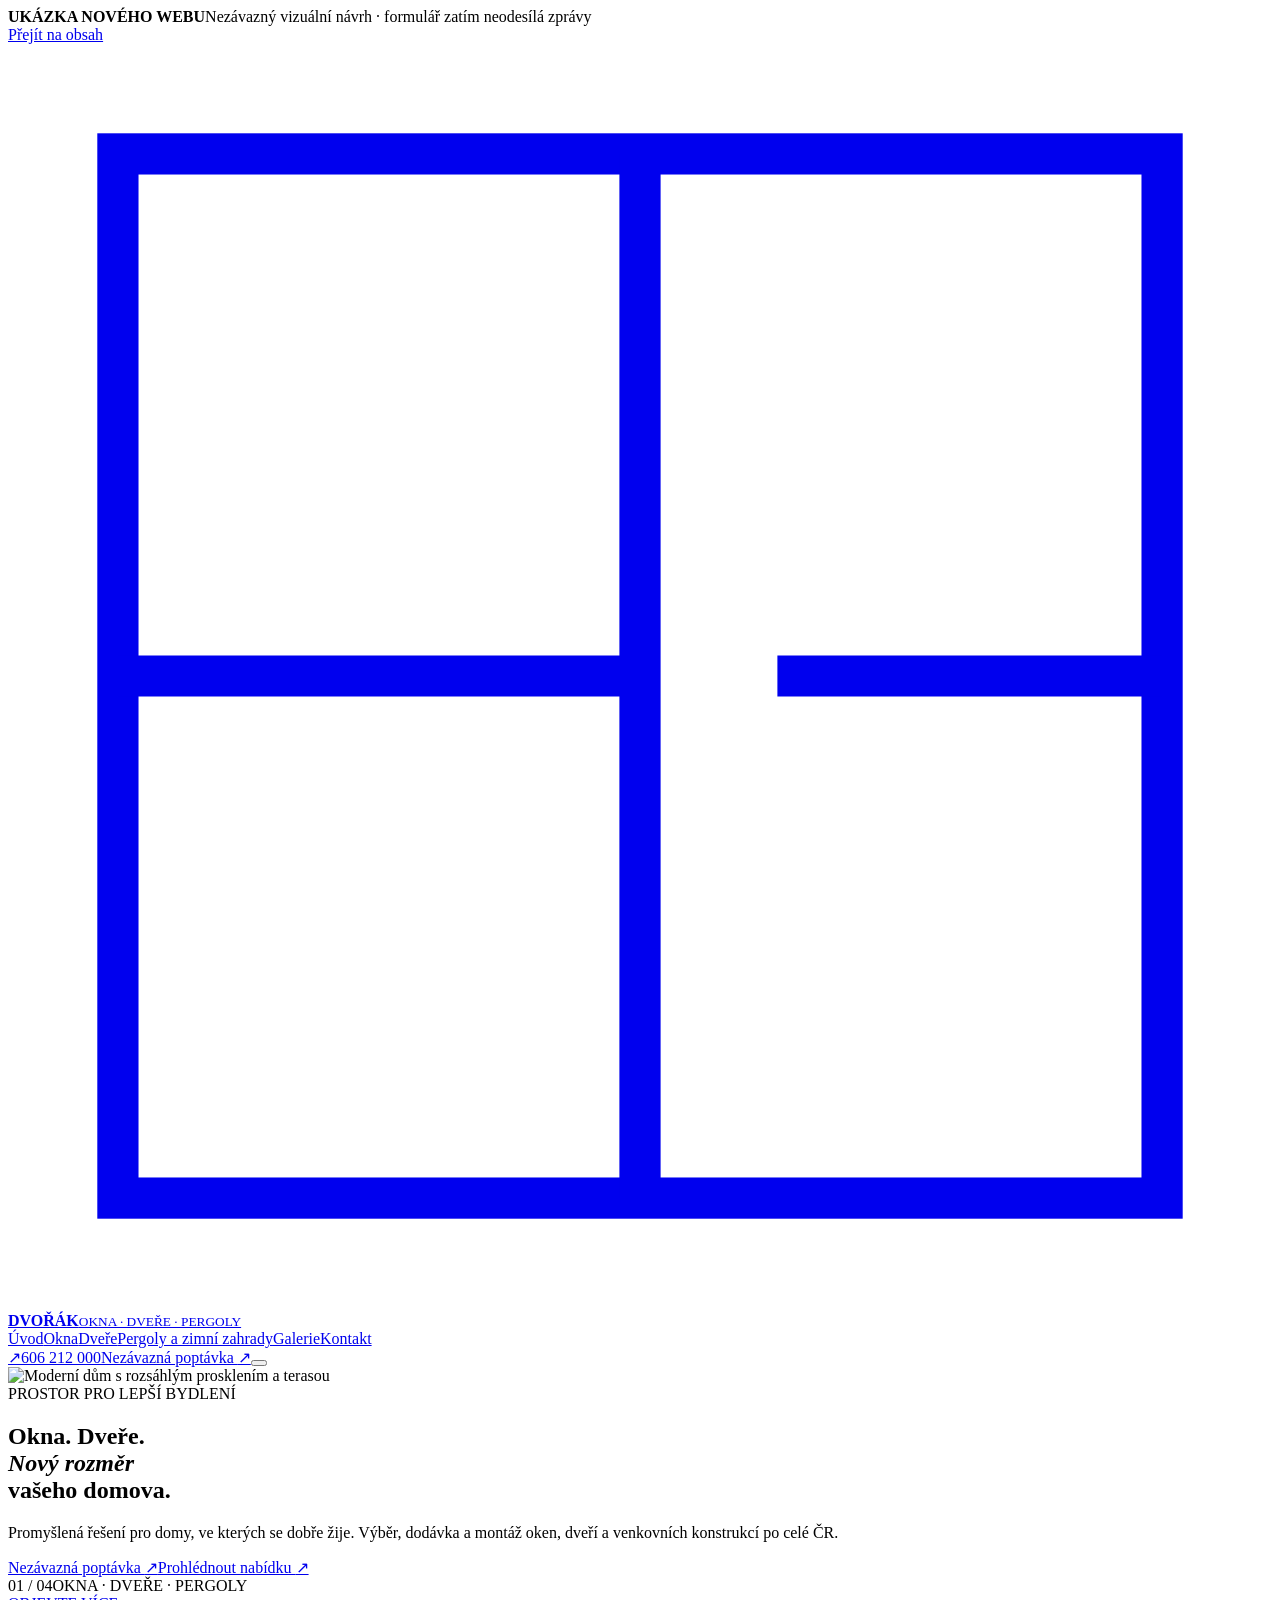
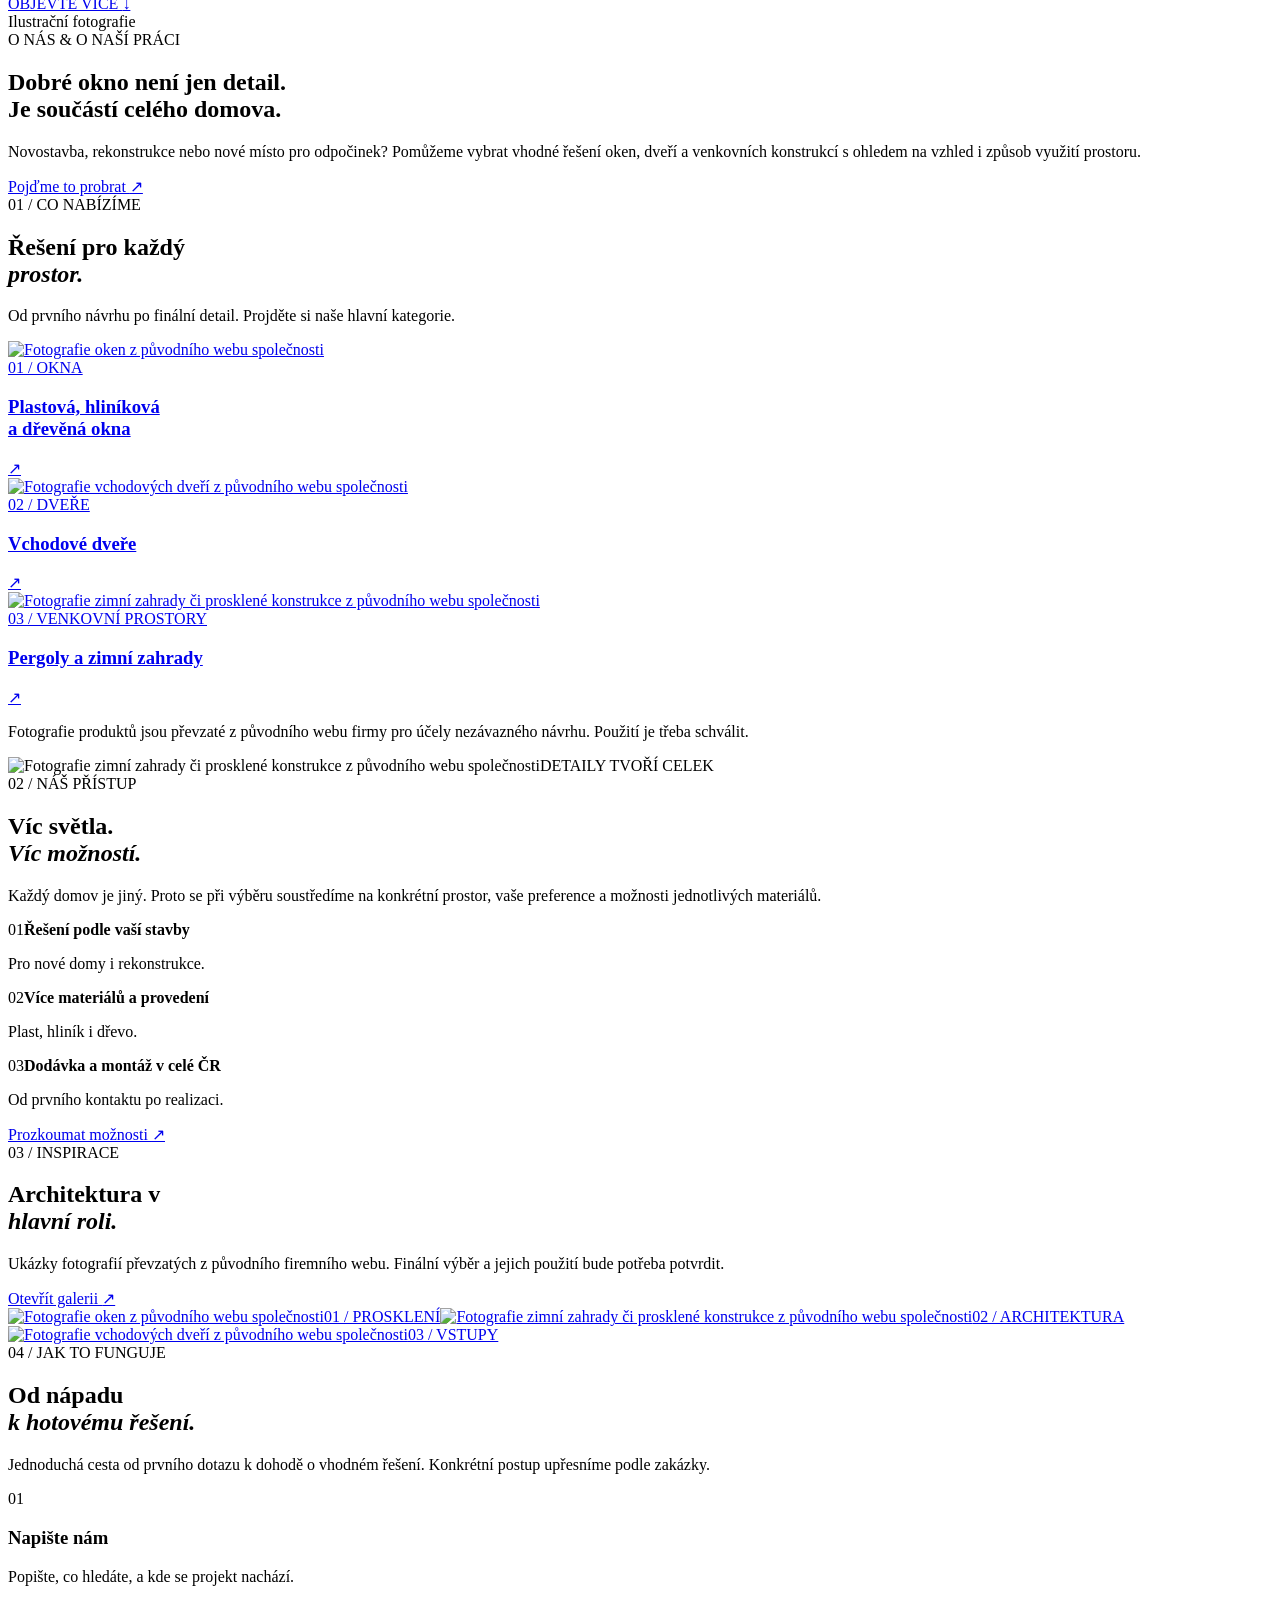
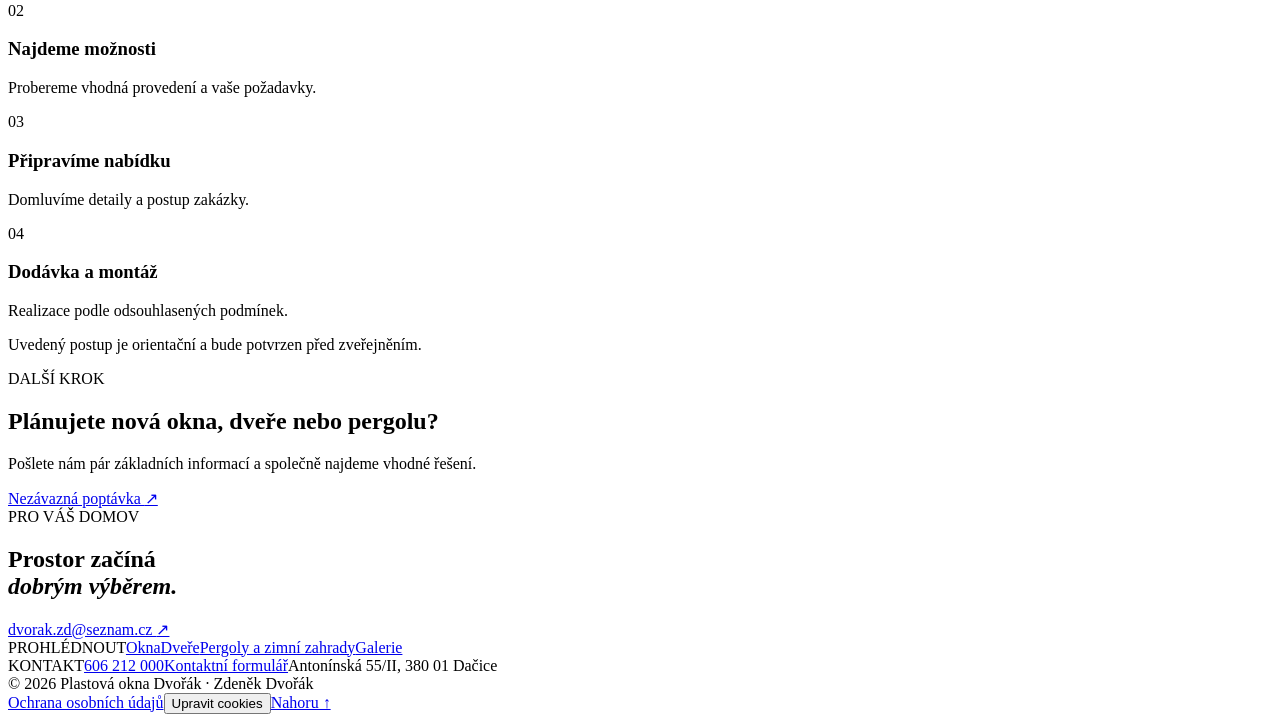
==== index.html @ 558b2b36 "Add six static website demo pages" ====
<!DOCTYPE html>

<html lang="cs"><head>
<meta charset="utf-8"/><meta content="width=device-width, initial-scale=1" name="viewport"/><meta content="light" name="color-scheme"/><meta content="#171C20" name="theme-color"/>
<title>Plastová okna Dvořák | Okna, dveře a pergoly po celé ČR</title><meta content="Okna, dveře, pergoly a zimní zahrady pro moderní i tradiční bydlení. Nezávazná nabídka, dodávka a montáž po celé České republice." name="description"/>
<meta content="noindex, nofollow" name="robots"/><meta content="website" property="og:type"/><meta content="cs_CZ" property="og:locale"/><meta content="Plastová okna Dvořák" property="og:site_name"/><meta content="Plastová okna Dvořák | Okna, dveře a pergoly po celé ČR" property="og:title"/><meta content="Okna, dveře, pergoly a zimní zahrady pro moderní i tradiční bydlení. Nezávazná nabídka, dodávka a montáž po celé České republice." property="og:description"/><meta content="https://images.unsplash.com/photo-1600585154340-be6161a56a0c?auto=format&amp;fit=crop&amp;w=1600&amp;q=82" property="og:image"/>
<link href="assets/favicon.svg" rel="icon" type="image/svg+xml"/><link href="assets/css/main.css" rel="stylesheet"/><script defer="" src="assets/js/main.js"></script><script defer="" src="assets/js/demo-preview.js"></script>
<link as="image" href="https://images.unsplash.com/photo-1600585154340-be6161a56a0c?auto=format&amp;fit=crop&amp;w=1600&amp;q=82" rel="preload"/>
</head><body data-demo-preview="true" data-ga4="" data-page="Úvod"><div class="preview-ribbon" role="note"><strong>UKÁZKA NOVÉHO WEBU</strong><span>Nezávazný vizuální návrh · formulář zatím neodesílá zprávy</span></div>
<a class="skip-link" href="#hlavni-obsah">Přejít na obsah</a>
<header class="site-header" id="top"><div class="container nav-wrap">
<a aria-label="Plastová okna Dvořák – úvod" class="brand" href="index.html"><svg aria-hidden="true" class="brand-mark" fill="none" viewbox="0 0 46 46"><rect height="38" stroke="currentColor" stroke-width="1.5" width="38" x="4" y="4"></rect><path d="M23 4V42M4 23H23" stroke="currentColor" stroke-width="1.5"></path><path d="M28 23H42" stroke="currentColor" stroke-width="1.5"></path></svg><span class="brand-copy"><strong>DVOŘÁK</strong><small>OKNA · DVEŘE · PERGOLY</small></span></a>
<nav aria-label="Hlavní navigace" class="primary-nav" id="primary-nav">
<a aria-current="page" href="index.html">Úvod</a><a href="okna.html">Okna</a><a href="dvere.html">Dveře</a><a href="pergoly.html">Pergoly a zimní zahrady</a><a href="realizace.html">Galerie</a><a href="kontakt.html">Kontakt</a></nav><a class="nav-call" data-track-call="" href="tel:+420606212000"><span aria-hidden="true" class="call-icon">↗</span>606 212 000</a><a class="btn nav-cta" href="kontakt.html#poptavka">Nezávazná poptávka <span aria-hidden="true">↗</span></a><button aria-controls="primary-nav" aria-expanded="false" aria-label="Otevřít navigaci" class="mobile-toggle" type="button"><span></span><span></span></button>
</div></header>
<main id="hlavni-obsah">
<section aria-labelledby="hero-title" class="home-hero"><div class="hero-photo"><img alt="Moderní dům s rozsáhlým prosklením a terasou" class="" decoding="async" fetchpriority="high" loading="eager" src="https://images.unsplash.com/photo-1600585154340-be6161a56a0c?auto=format&amp;fit=crop&amp;w=1600&amp;q=82"/></div><div class="hero-shade"></div><div class="container hero-content"><div class="hero-topline"><span class="line"></span><span>PROSTOR PRO LEPŠÍ BYDLENÍ</span></div><h1 id="hero-title">Okna. Dveře.<br/><em>Nový rozměr</em><br/>vašeho domova.</h1><p>Promyšlená řešení pro domy, ve kterých se dobře žije. Výběr, dodávka a montáž oken, dveří a venkovních konstrukcí po celé ČR.</p><div class="hero-actions"><a class="btn btn-bronze" href="kontakt.html#poptavka">Nezávazná poptávka <span aria-hidden="true">↗</span></a><a class="text-link light-link" href="#nabidka">Prohlédnout nabídku <span aria-hidden="true">↗</span></a></div></div><div class="hero-bottom container"><div class="hero-counter"><span>01 / 04</span><span class="mini-line"></span><span>OKNA · DVEŘE · PERGOLY</span></div><a aria-label="Přejít na nabídku" class="scroll-cue" href="#nabidka">OBJEVTE VÍCE <span aria-hidden="true">↓</span></a></div><div class="image-credit">Ilustrační fotografie</div></section>
<section class="introduction section section-white"><div class="container editorial-intro"><div><span class="eyebrow">O NÁS &amp; O NAŠÍ PRÁCI</span><div class="decor-line"></div></div><div><h2>Dobré okno není jen detail.<br/><span class="serif-italic">Je součástí celého domova.</span></h2><div class="intro-bottom"><p>Novostavba, rekonstrukce nebo nové místo pro odpočinek? Pomůžeme vybrat vhodné řešení oken, dveří a venkovních konstrukcí s ohledem na vzhled i způsob využití prostoru.</p><a class="text-link dark-link" href="kontakt.html">Pojďme to probrat <span aria-hidden="true">↗</span></a></div></div></div></section>
<section class="section products-section" id="nabidka"><div class="container"><div class="section-header split-header"><div><span class="eyebrow">01 / CO NABÍZÍME</span><h2>Řešení pro každý<br/><em>prostor.</em></h2></div><p>Od prvního návrhu po finální detail. Projděte si naše hlavní kategorie.</p></div><div class="product-grid"><a class="product-card product-tall" href="okna.html"><div class="product-img"><img alt="Fotografie oken z původního webu společnosti" class="" data-fallback-src="https://images.unsplash.com/photo-1600566753190-17f0baa2a6c3?auto=format&amp;fit=crop&amp;w=1600&amp;q=82" decoding="async" loading="lazy" onerror="if(this.dataset.fallbackSrc){this.onerror=null;this.src=this.dataset.fallbackSrc;const c=this.closest('.gallery-item');if(c)c.dataset.full=this.src;}" src="https://www.plastova-okna.org/grafika/reference/03.jpg"/></div><div class="product-overlay"></div><div class="product-label"><span>01 / OKNA</span><h3>Plastová, hliníková<br/>a dřevěná okna</h3></div><span aria-hidden="true" class="product-arrow">↗</span></a><a class="product-card" href="dvere.html"><div class="product-img"><img alt="Fotografie vchodových dveří z původního webu společnosti" class="" data-fallback-src="https://images.unsplash.com/photo-1600585154526-990dced4db0d?auto=format&amp;fit=crop&amp;w=1600&amp;q=82" decoding="async" loading="lazy" onerror="if(this.dataset.fallbackSrc){this.onerror=null;this.src=this.dataset.fallbackSrc;const c=this.closest('.gallery-item');if(c)c.dataset.full=this.src;}" src="https://www.plastova-okna.org/grafika/obsah/83.jpg"/></div><div class="product-overlay"></div><div class="product-label"><span>02 / DVEŘE</span><h3>Vchodové dveře</h3></div><span aria-hidden="true" class="product-arrow">↗</span></a><a class="product-card" href="pergoly.html"><div class="product-img"><img alt="Fotografie zimní zahrady či prosklené konstrukce z původního webu společnosti" class="" data-fallback-src="https://images.unsplash.com/photo-1600585154340-be6161a56a0c?auto=format&amp;fit=crop&amp;w=1600&amp;q=82" decoding="async" loading="lazy" onerror="if(this.dataset.fallbackSrc){this.onerror=null;this.src=this.dataset.fallbackSrc;const c=this.closest('.gallery-item');if(c)c.dataset.full=this.src;}" src="https://www.plastova-okna.org/grafika/obsah/604.jpg"/></div><div class="product-overlay"></div><div class="product-label"><span>03 / VENKOVNÍ PROSTORY</span><h3>Pergoly a zimní zahrady</h3></div><span aria-hidden="true" class="product-arrow">↗</span></a></div><p class="photo-disclaimer">Fotografie produktů jsou převzaté z původního webu firmy pro účely nezávazného návrhu. Použití je třeba schválit.</p></div></section>
<section class="section philosophy-section section-dark"><div class="container philosophy-grid"><div class="philosophy-media"><img alt="Fotografie zimní zahrady či prosklené konstrukce z původního webu společnosti" class="" data-fallback-src="https://images.unsplash.com/photo-1600607687939-ce8a6c25118c?auto=format&amp;fit=crop&amp;w=1600&amp;q=82" decoding="async" loading="lazy" onerror="if(this.dataset.fallbackSrc){this.onerror=null;this.src=this.dataset.fallbackSrc;const c=this.closest('.gallery-item');if(c)c.dataset.full=this.src;}" src="https://www.plastova-okna.org/grafika/obsah/zz2.jpg"/><span class="media-corner">DETAILY TVOŘÍ CELEK</span></div><div class="philosophy-copy"><span class="eyebrow light">02 / NÁŠ PŘÍSTUP</span><h2>Víc světla.<br/><em>Víc možností.</em></h2><p>Každý domov je jiný. Proto se při výběru soustředíme na konkrétní prostor, vaše preference a možnosti jednotlivých materiálů.</p><div class="feature-list"><div><span>01</span><strong>Řešení podle vaší stavby</strong><p>Pro nové domy i rekonstrukce.</p></div><div><span>02</span><strong>Více materiálů a provedení</strong><p>Plast, hliník i dřevo.</p></div><div><span>03</span><strong>Dodávka a montáž v celé ČR</strong><p>Od prvního kontaktu po realizaci.</p></div></div><a class="text-link light-link" href="okna.html">Prozkoumat možnosti <span aria-hidden="true">↗</span></a></div></div></section>
<section class="section story-section section-white"><div class="container"><div class="section-header split-header"><div><span class="eyebrow">03 / INSPIRACE</span><h2>Architektura v<br/><em>hlavní roli.</em></h2></div><div><p>Ukázky fotografií převzatých z původního firemního webu. Finální výběr a jejich použití bude potřeba potvrdit.</p><a class="text-link dark-link" href="realizace.html">Otevřít galerii <span aria-hidden="true">↗</span></a></div></div><div class="story-gallery"><a class="story-main" href="realizace.html"><img alt="Fotografie oken z původního webu společnosti" class="" data-fallback-src="https://images.unsplash.com/photo-1600566753086-00f18fb6b3ea?auto=format&amp;fit=crop&amp;w=1600&amp;q=82" decoding="async" loading="lazy" onerror="if(this.dataset.fallbackSrc){this.onerror=null;this.src=this.dataset.fallbackSrc;const c=this.closest('.gallery-item');if(c)c.dataset.full=this.src;}" src="https://www.plastova-okna.org/grafika/reference/07.jpg"/><span>01 / PROSKLENÍ</span></a><a class="story-small" href="realizace.html"><img alt="Fotografie zimní zahrady či prosklené konstrukce z původního webu společnosti" class="" data-fallback-src="https://images.unsplash.com/photo-1600596542815-ffad4c1539a9?auto=format&amp;fit=crop&amp;w=1600&amp;q=82" decoding="async" loading="lazy" onerror="if(this.dataset.fallbackSrc){this.onerror=null;this.src=this.dataset.fallbackSrc;const c=this.closest('.gallery-item');if(c)c.dataset.full=this.src;}" src="https://www.plastova-okna.org/grafika/obsah/603.jpg"/><span>02 / ARCHITEKTURA</span></a><a class="story-small second" href="realizace.html"><img alt="Fotografie vchodových dveří z původního webu společnosti" class="" data-fallback-src="https://images.unsplash.com/photo-1600585154526-990dced4db0d?auto=format&amp;fit=crop&amp;w=1600&amp;q=82" decoding="async" loading="lazy" onerror="if(this.dataset.fallbackSrc){this.onerror=null;this.src=this.dataset.fallbackSrc;const c=this.closest('.gallery-item');if(c)c.dataset.full=this.src;}" src="https://www.plastova-okna.org/grafika/obsah/85.jpg"/><span>03 / VSTUPY</span></a></div></div></section>
<section class="section process-section"><div class="container"><div class="section-header split-header"><div><span class="eyebrow">04 / JAK TO FUNGUJE</span><h2>Od nápadu<br/><em>k hotovému řešení.</em></h2></div><p>Jednoduchá cesta od prvního dotazu k dohodě o vhodném řešení. Konkrétní postup upřesníme podle zakázky.</p></div><div class="process-grid"><article><span>01</span><h3>Napište nám</h3><p>Popište, co hledáte, a kde se projekt nachází.</p></article><article><span>02</span><h3>Najdeme možnosti</h3><p>Probereme vhodná provedení a vaše požadavky.</p></article><article><span>03</span><h3>Připravíme nabídku</h3><p>Domluvíme detaily a postup zakázky.</p></article><article><span>04</span><h3>Dodávka a montáž</h3><p>Realizace podle odsouhlasených podmínek.</p></article></div><p class="micro-note">Uvedený postup je orientační a bude potvrzen před zveřejněním.</p></div></section>
<section aria-label="Nezávazná poptávka" class="closing-cta section-dark"><div class="container cta-inner"><div><span class="eyebrow light">DALŠÍ KROK</span><h2>Plánujete nová okna, dveře nebo pergolu?</h2><p>Pošlete nám pár základních informací a společně najdeme vhodné řešení.</p></div><a class="btn btn-bronze" href="kontakt.html#poptavka">Nezávazná poptávka <span aria-hidden="true">↗</span></a></div></section>
</main><footer class="site-footer section-dark"><div class="container"><div class="footer-top"><div class="footer-main"><span class="eyebrow light">PRO VÁŠ DOMOV</span><h2>Prostor začíná<br/><em>dobrým výběrem.</em></h2><a class="footer-mail" href="mailto:dvorak.zd@seznam.cz">dvorak.zd@seznam.cz <span aria-hidden="true">↗</span></a></div><div class="footer-links"><div><span class="footer-label">PROHLÉDNOUT</span><a href="okna.html">Okna</a><a href="dvere.html">Dveře</a><a href="pergoly.html">Pergoly a zimní zahrady</a><a href="realizace.html">Galerie</a></div><div><span class="footer-label">KONTAKT</span><a data-track-call="" href="tel:+420606212000">606 212 000</a><a href="kontakt.html">Kontaktní formulář</a><span>Antonínská 55/II, 380 01 Dačice</span></div></div></div><div class="footer-bottom"><span>© 2026 Plastová okna Dvořák · Zdeněk Dvořák</span><div><a href="kontakt.html#osobni-udaje">Ochrana osobních údajů</a><button class="footer-cookie" data-open-cookies="" type="button">Upravit cookies</button><a href="#top">Nahoru ↑</a></div></div></div></footer>
<div aria-label="Nastavení cookies" class="cookie-bar" hidden="" id="cookie-banner" role="region"><div class="cookie-inner"><div><strong>Vaše soukromí je důležité.</strong><p>Základní funkce webu fungují bez měřicích cookies. Analytiku aktivujeme pouze s vaším souhlasem. <a href="kontakt.html#osobni-udaje">Více o ochraně údajů</a>.</p></div><div class="cookie-actions"><button class="btn btn-plain" data-cookie-choice="reject" type="button">Odmítnout</button><button class="btn btn-bronze" data-cookie-choice="accept" type="button">Povolit analytiku</button></div></div></div>
</body></html>
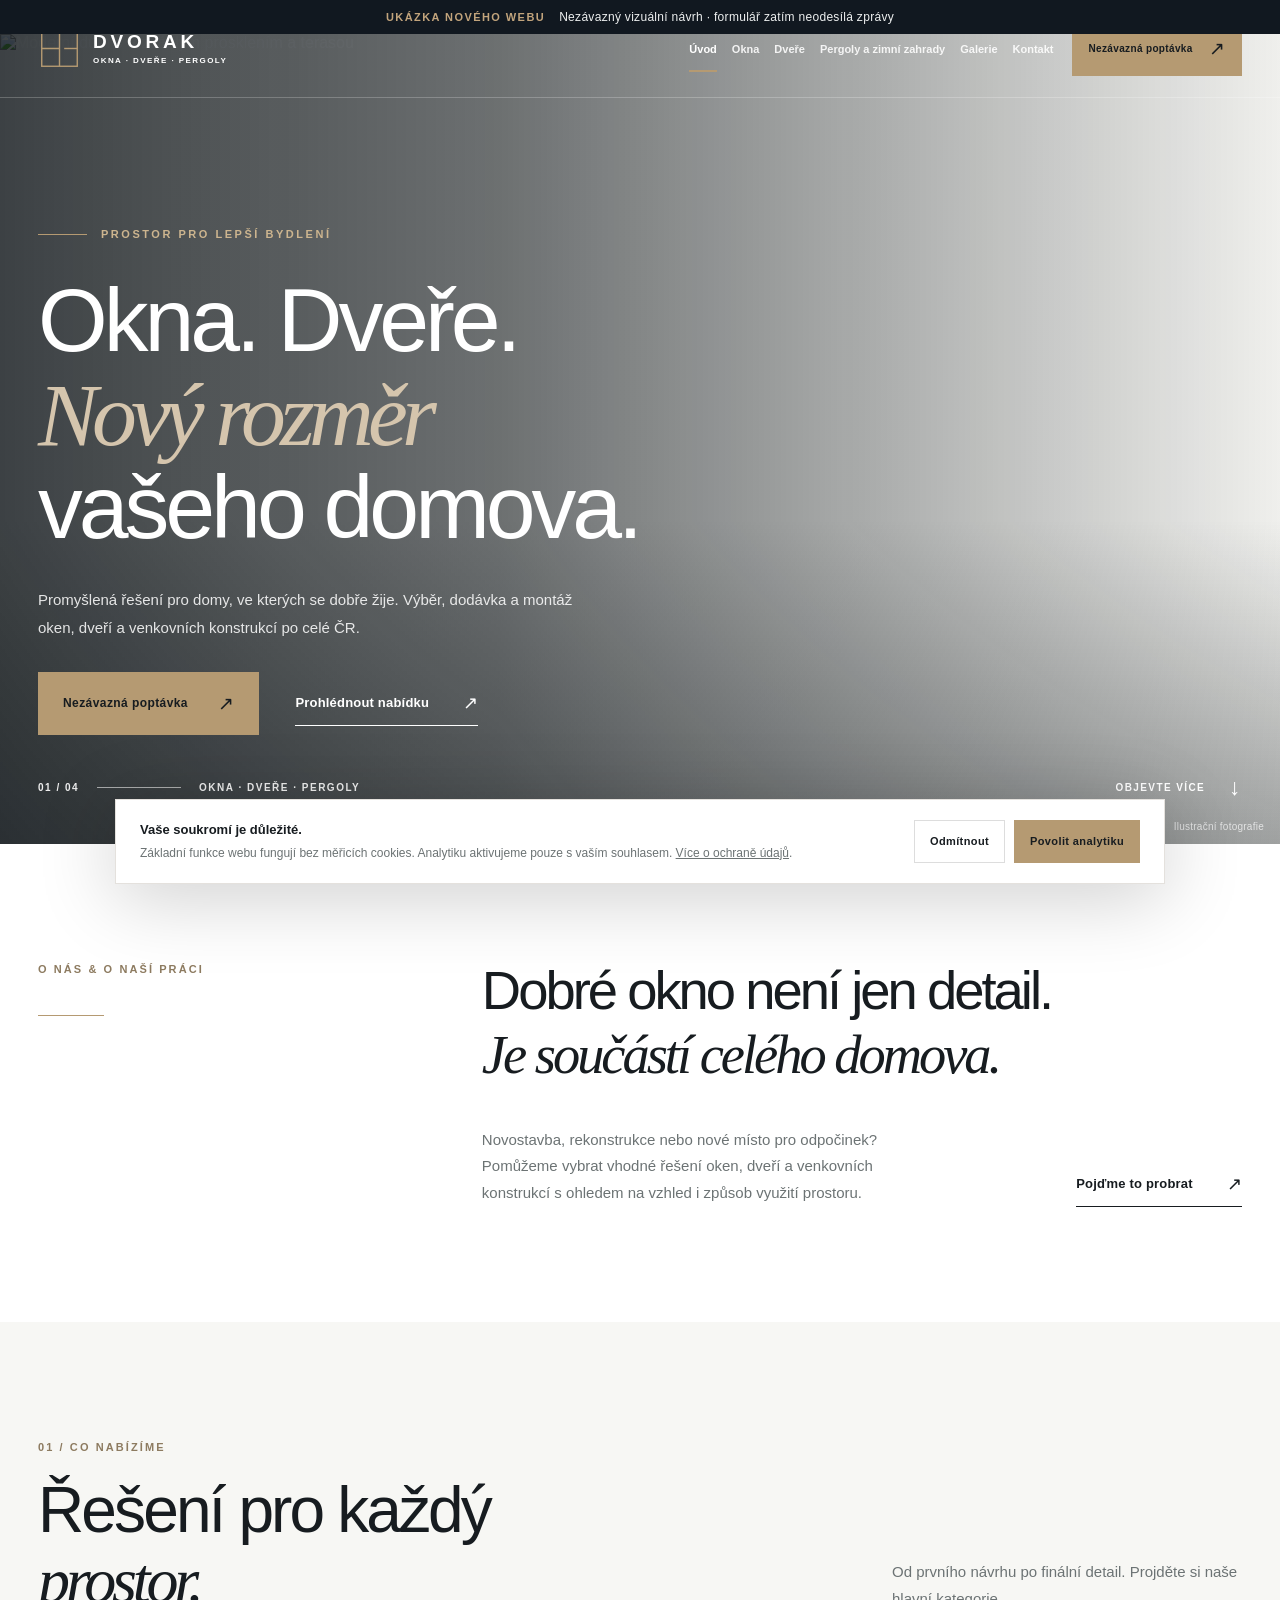
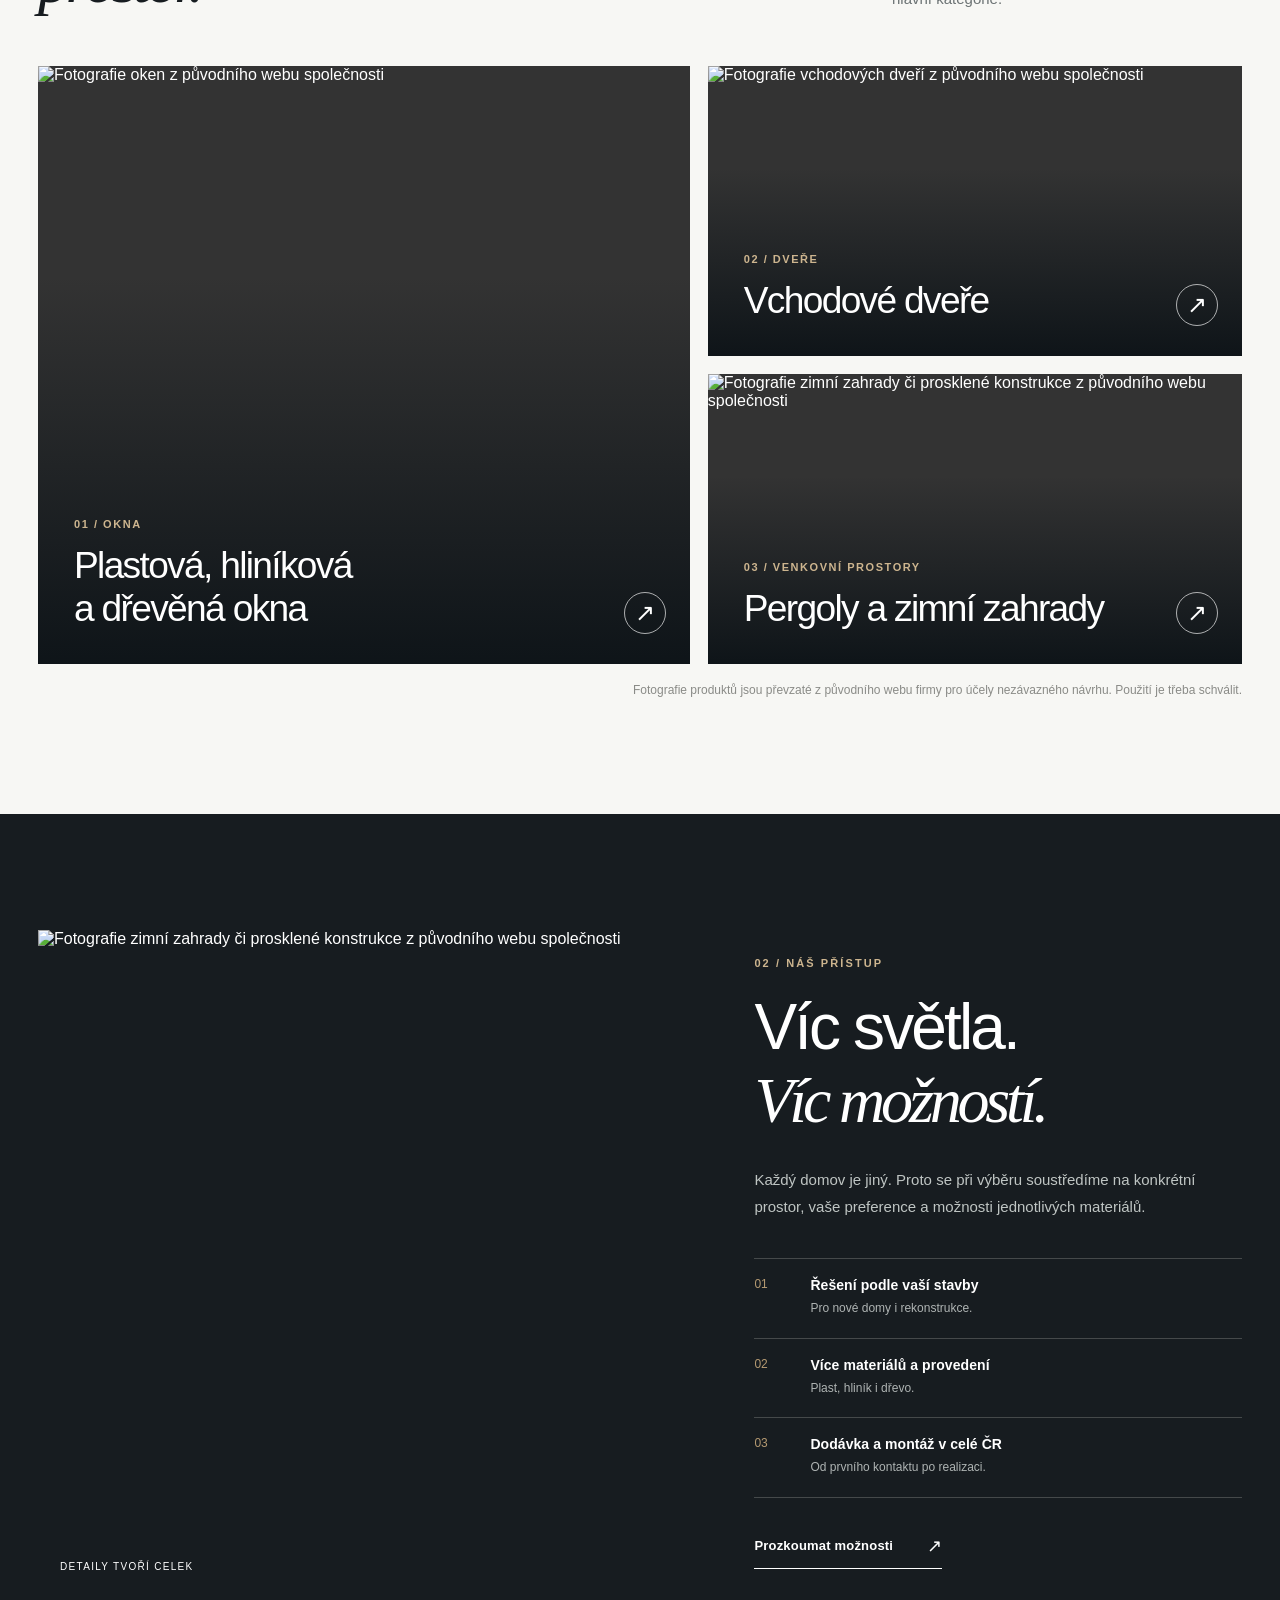
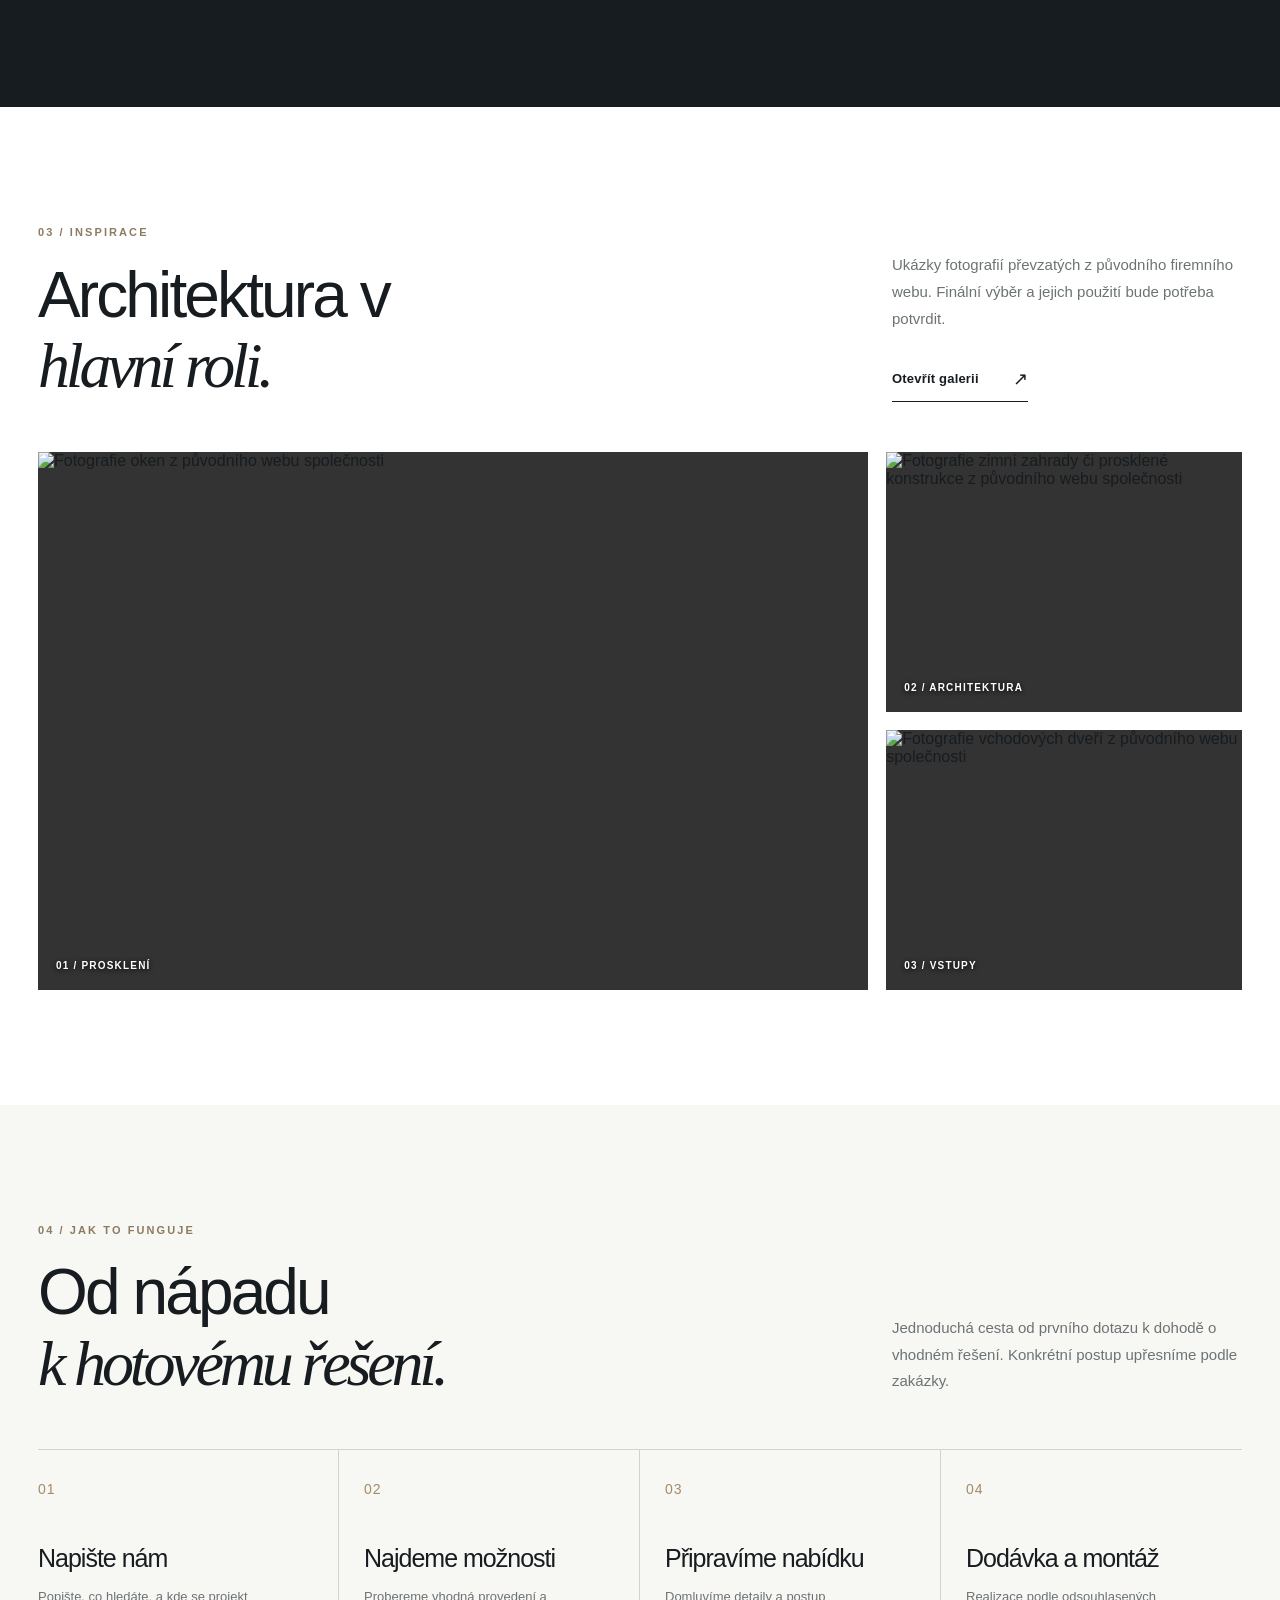
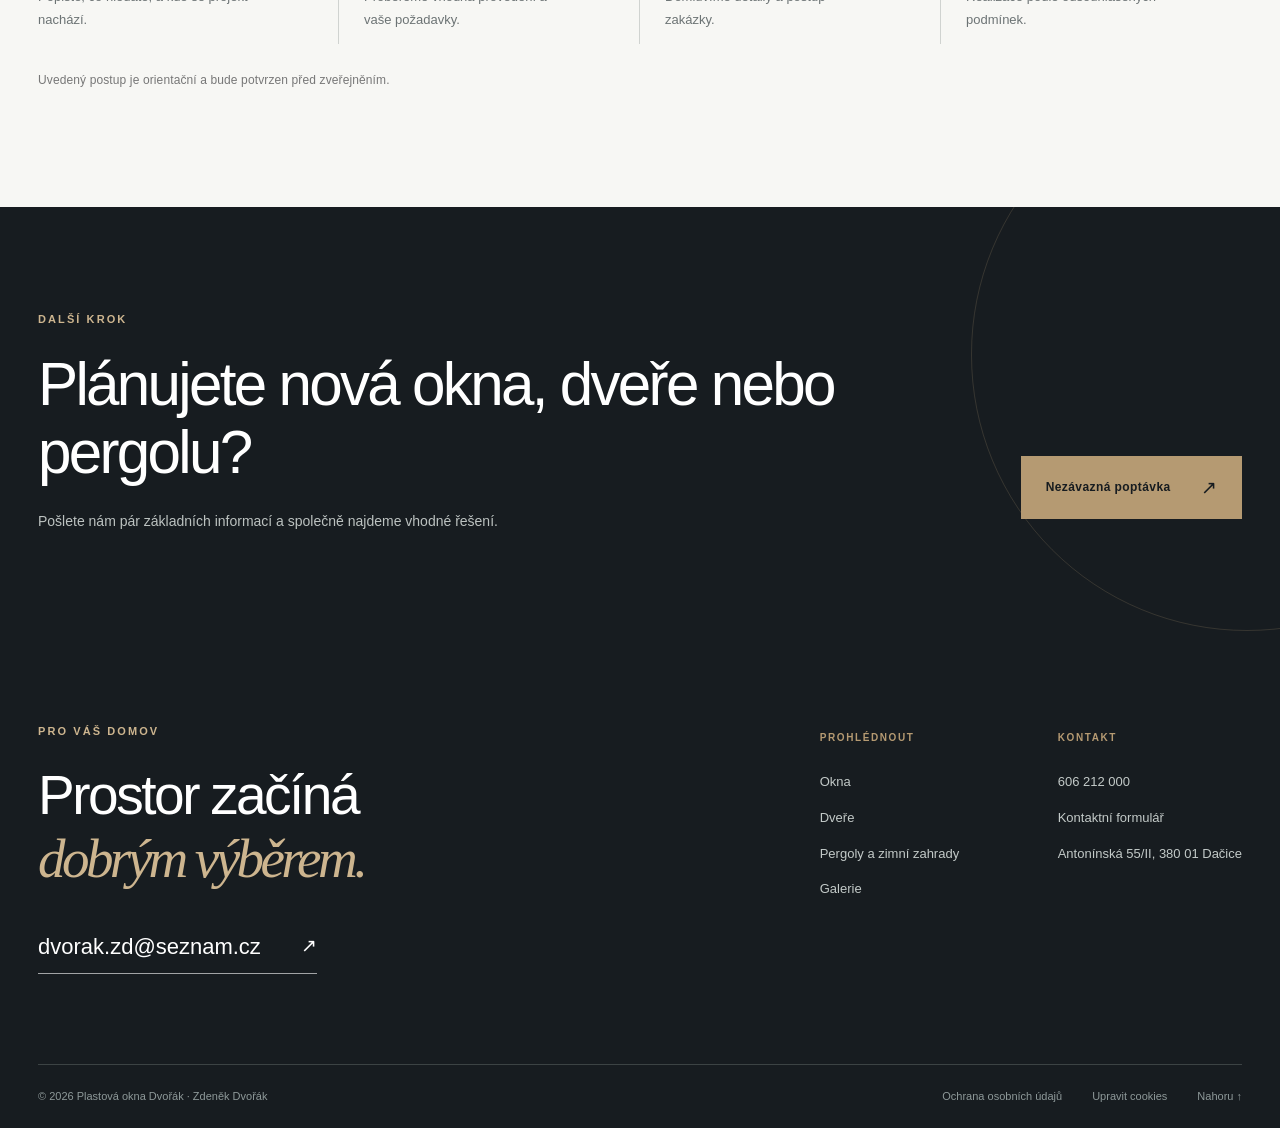
==== commit 1c2bc64d: "Publish six-page client design preview" ====
--- a/index.html
+++ b/index.html
@@ -23,4 +23,4 @@
 <section aria-label="Nezávazná poptávka" class="closing-cta section-dark"><div class="container cta-inner"><div><span class="eyebrow light">DALŠÍ KROK</span><h2>Plánujete nová okna, dveře nebo pergolu?</h2><p>Pošlete nám pár základních informací a společně najdeme vhodné řešení.</p></div><a class="btn btn-bronze" href="kontakt.html#poptavka">Nezávazná poptávka <span aria-hidden="true">↗</span></a></div></section>
 </main><footer class="site-footer section-dark"><div class="container"><div class="footer-top"><div class="footer-main"><span class="eyebrow light">PRO VÁŠ DOMOV</span><h2>Prostor začíná<br/><em>dobrým výběrem.</em></h2><a class="footer-mail" href="mailto:dvorak.zd@seznam.cz">dvorak.zd@seznam.cz <span aria-hidden="true">↗</span></a></div><div class="footer-links"><div><span class="footer-label">PROHLÉDNOUT</span><a href="okna.html">Okna</a><a href="dvere.html">Dveře</a><a href="pergoly.html">Pergoly a zimní zahrady</a><a href="realizace.html">Galerie</a></div><div><span class="footer-label">KONTAKT</span><a data-track-call="" href="tel:+420606212000">606 212 000</a><a href="kontakt.html">Kontaktní formulář</a><span>Antonínská 55/II, 380 01 Dačice</span></div></div></div><div class="footer-bottom"><span>© 2026 Plastová okna Dvořák · Zdeněk Dvořák</span><div><a href="kontakt.html#osobni-udaje">Ochrana osobních údajů</a><button class="footer-cookie" data-open-cookies="" type="button">Upravit cookies</button><a href="#top">Nahoru ↑</a></div></div></div></footer>
 <div aria-label="Nastavení cookies" class="cookie-bar" hidden="" id="cookie-banner" role="region"><div class="cookie-inner"><div><strong>Vaše soukromí je důležité.</strong><p>Základní funkce webu fungují bez měřicích cookies. Analytiku aktivujeme pouze s vaším souhlasem. <a href="kontakt.html#osobni-udaje">Více o ochraně údajů</a>.</p></div><div class="cookie-actions"><button class="btn btn-plain" data-cookie-choice="reject" type="button">Odmítnout</button><button class="btn btn-bronze" data-cookie-choice="accept" type="button">Povolit analytiku</button></div></div></div>
-</body></html>+</body></html>
--- a/assets/css/main.css
+++ b/assets/css/main.css
@@ -0,0 +1,31 @@
+/* PLASTOVÁ OKNA DVOŘÁK — EDITORIAL ARCHITECTURAL DESIGN / 2026 */
+:root{--ink:#171c20;--white:#fff;--paper:#f7f7f4;--line:#e7e8e5;--bronze:#b59a72;--bronze-light:#cdb58f;--muted:#6c7374;--ease:cubic-bezier(.2,.75,.2,1)}
+*{box-sizing:border-box}
+html{scroll-behavior:smooth;scroll-padding-top:84px}body{margin:0;background:var(--paper);color:var(--ink);font-family:'Avenir Next','Segoe UI',Arial,sans-serif;-webkit-font-smoothing:antialiased}body.menu-open{overflow:hidden}
+img{display:block;max-width:100%}a{color:inherit;text-decoration:none}button,input,textarea,select{font:inherit}button{cursor:pointer}button:disabled{cursor:not-allowed;opacity:.6}h1,h2,h3,p{margin-top:0}h1,h2,h3{font-weight:500;letter-spacing:-.045em}h1 em,h2 em{font-family:Georgia,'Times New Roman',serif;font-style:italic;font-weight:400;letter-spacing:-.065em}p{line-height:1.78}::selection{background:var(--bronze);color:var(--ink)}:focus-visible{outline:3px solid var(--bronze);outline-offset:4px}a,button{-webkit-tap-highlight-color:transparent}.skip-link{position:absolute;z-index:999;top:-100px;left:10px;padding:12px 20px;background:white;color:var(--ink)}.skip-link:focus{top:10px}
+.container{width:min(100% - 100px,1380px);margin-inline:auto}.section{padding-block:clamp(76px,9vw,145px)}.section-white{background:var(--white)}.section-dark{background:var(--ink);color:var(--white)}.eyebrow{display:inline-block;color:#8d7b60;font-weight:750;font-size:11px;letter-spacing:.19em;line-height:1.5}.eyebrow.light{color:var(--bronze-light)}.decor-line{height:1px;width:66px;margin-top:37px;background:var(--bronze)}.micro-note{margin:26px 0 0;color:#777;letter-spacing:.01em;font-size:12px}.photo-disclaimer{color:#8a8b87;font-size:12px;margin:17px 0 0;text-align:right;line-height:1.5}
+.btn{display:inline-flex;align-items:center;justify-content:space-between;gap:30px;padding:19px 24px;border:1px solid transparent;min-height:56px;font-size:12px;font-weight:700;letter-spacing:.035em;transition:background .25s,transform .25s,border-color .25s,color .25s;white-space:nowrap}.btn:hover{transform:translateY(-2px)}.btn span{font-size:19px;font-weight:400}.btn-bronze{background:var(--bronze);color:var(--ink)}.btn-bronze:hover{background:#d0b991}.btn-dark{background:var(--ink);color:white}.btn-dark:hover{background:#353b40}.btn-outline-light{border-color:#797f80;color:#fff}.btn-outline-light:hover{border-color:#fff}.btn-plain{background:transparent;border-color:#ddd;color:var(--ink)}.text-link{display:inline-flex;align-items:center;gap:34px;justify-content:space-between;padding-block:11px;border-bottom:1px solid currentColor;letter-spacing:.015em;font-size:13px;font-weight:650;transition:gap .2s}.text-link:hover{gap:44px}.text-link span{font-size:18px;font-weight:400}.light-link{color:#fff}.dark-link{color:var(--ink)}
+.site-header{position:absolute;top:0;left:0;right:0;z-index:60;height:98px;color:#fff;border-bottom:1px solid rgba(255,255,255,.22)}.site-header .nav-wrap{height:100%;display:flex;align-items:center;gap:25px}.brand{display:flex;align-items:center;gap:12px;margin-right:auto;flex-shrink:0}.brand-mark{height:43px;width:43px;color:var(--bronze);transition:transform .4s}.brand:hover .brand-mark{transform:rotate(-8deg)}.brand-copy{display:flex;flex-direction:column;gap:5px}.brand-copy strong{font-size:21px;line-height:1;font-weight:750;letter-spacing:.2em}.brand-copy small{font-size:8px;letter-spacing:.18em;white-space:nowrap;font-weight:650}.primary-nav{display:flex;align-items:center;gap:clamp(14px,1.4vw,28px)}.primary-nav a{position:relative;white-space:nowrap;font-size:11px;font-weight:620;color:rgba(255,255,255,.88);transition:color .2s}.primary-nav a:hover,.primary-nav a[aria-current]{color:#fff}.primary-nav a[aria-current]:after{content:'';position:absolute;left:0;right:0;bottom:-17px;height:2px;background:var(--bronze)}.nav-call{font-size:12px;white-space:nowrap;font-weight:720;letter-spacing:.02em}.call-icon{margin-right:6px;color:var(--bronze)}.nav-cta{padding:15px 16px;min-height:45px;background:var(--bronze);color:var(--ink);font-size:10px;gap:16px}.mobile-toggle{display:none}.site-header:has(+ main .gallery-hero){color:var(--ink);background:white;border-color:var(--line)}body[data-page="Galerie"] .site-header{background:white;color:var(--ink);border-color:#e7e8e5}body[data-page="Galerie"] .primary-nav a{color:#394144}body[data-page="Galerie"] .primary-nav a[aria-current]{color:var(--ink)}
+.home-hero{position:relative;min-height:min(850px,100svh);min-height:clamp(700px,90svh,930px);color:white;display:flex;align-items:center;overflow:hidden}.hero-photo,.subhero-image{position:absolute;inset:0}.hero-photo img,.subhero-image img{width:100%;height:100%;object-fit:cover;object-position:center 57%}.hero-photo img{animation:slowZoom 16s var(--ease) both}.hero-shade{position:absolute;inset:0;background:linear-gradient(90deg,rgba(8,14,18,.78) 0%,rgba(8,14,18,.58) 39%,rgba(8,14,18,.03) 100%),linear-gradient(0deg,rgba(8,14,18,.35),transparent 40%)}.hero-content{z-index:2;position:relative;padding-top:85px}.hero-topline{display:flex;align-items:center;gap:14px;font-size:11px;letter-spacing:.23em;font-weight:720;color:var(--bronze-light);margin-bottom:34px}.hero-topline .line{width:49px;height:1px;background:var(--bronze)}.hero-content h1{font-size:clamp(62px,7vw,112px);line-height:1.04;max-width:970px;margin-bottom:32px;font-weight:450}.hero-content h1 em{color:#d5c5ad}.hero-content p{max-width:565px;font-size:15px;color:rgba(255,255,255,.86);margin-bottom:30px;line-height:1.85}.hero-actions{display:flex;align-items:center;gap:36px}.hero-bottom{position:absolute;bottom:43px;left:50%;transform:translateX(-50%);display:flex;align-items:center;justify-content:space-between;z-index:3}.hero-counter{display:flex;gap:18px;align-items:center;font-size:10px;letter-spacing:.15em;font-weight:650;color:#eee}.mini-line{width:84px;height:1px;background:rgba(255,255,255,.56)}.scroll-cue{font-size:10px;letter-spacing:.14em;font-weight:700;display:flex;align-items:center;gap:24px}.scroll-cue span{font-size:23px}.image-credit{position:absolute;right:16px;bottom:12px;z-index:4;font-size:10px;color:rgba(255,255,255,.7);letter-spacing:.025em}@keyframes slowZoom{from{transform:scale(1.055)}to{transform:scale(1)}}
+.editorial-intro{display:grid;grid-template-columns:1fr 2.35fr;gap:10%}.editorial-intro h2{font-size:clamp(36px,4.25vw,69px);line-height:1.18;margin-bottom:39px;letter-spacing:-.055em}.serif-italic{font-family:Georgia,'Times New Roman',serif;font-style:italic;font-weight:400;letter-spacing:-.055em}.intro-bottom{display:flex;align-items:flex-end;justify-content:space-between;gap:30px}.intro-bottom p{max-width:440px;color:var(--muted);font-size:15px;margin:0}.intro-bottom .text-link{flex-shrink:0}
+.section-header{margin-bottom:50px}.split-header{display:flex;align-items:end;justify-content:space-between;gap:30px}.split-header h2{font-size:clamp(40px,5vw,77px);line-height:1.1;margin:19px 0 0}.split-header>p,.split-header>div:last-child p{color:var(--muted);font-size:15px;max-width:350px;margin-bottom:4px}.split-header>div:last-child .text-link{margin-top:20px}.products-section,.process-section,.door-showcase,.material-section,.gallery-section{background:var(--paper)}.product-grid{display:grid;grid-template-columns:1.22fr 1fr;grid-template-rows:290px 290px;gap:18px}.product-card{position:relative;display:block;overflow:hidden;color:white;background:#333;min-height:240px}.product-card.product-tall{grid-row:span 2}.product-img,.product-overlay{position:absolute;inset:0}.product-img img{height:100%;width:100%;object-fit:cover;transition:transform 1s var(--ease)}.product-card:hover .product-img img{transform:scale(1.08)}.product-overlay{background:linear-gradient(0deg,rgba(8,15,20,.85),transparent 65%)}.product-label{position:absolute;left:36px;bottom:35px;right:70px}.product-label>span{font-size:11px;color:var(--bronze-light);letter-spacing:.14em;font-weight:700}.product-label h3{font-size:clamp(25px,2.9vw,43px);line-height:1.15;margin:12px 0 0}.product-arrow{position:absolute;right:24px;bottom:30px;border:1px solid rgba(255,255,255,.65);height:42px;width:42px;display:grid;place-items:center;border-radius:50%;font-size:24px;transition:background .25s,color .25s}.product-card:hover .product-arrow{background:white;color:#171c20}
+.philosophy-section{overflow:hidden}.philosophy-grid{display:grid;grid-template-columns:1.1fr .9fr;gap:10%;align-items:center}.philosophy-media{position:relative;aspect-ratio: .9}.philosophy-media img{width:100%;height:100%;object-fit:cover}.media-corner{position:absolute;left:22px;bottom:20px;color:white;letter-spacing:.13em;font-size:10px}.philosophy-copy h2{font-size:clamp(42px,5vw,78px);line-height:1.13;margin:20px 0 30px}.philosophy-copy>p{color:#bfc5c3;font-size:15px;max-width:490px}.feature-list{margin:38px 0 26px;border-top:1px solid #45494a}.feature-list>div{display:grid;grid-template-columns:44px 1fr;column-gap:12px;padding:18px 0;border-bottom:1px solid #45494a}.feature-list>div span{font-size:12px;color:var(--bronze)}.feature-list strong{font-size:14px;letter-spacing:.005em;font-weight:640}.feature-list p{grid-column:2;margin:5px 0 0;color:#afb4b3;font-size:12px}.story-gallery{display:grid;grid-template-columns:1.4fr .6fr;grid-template-rows:260px 260px;gap:18px}.story-gallery>a{position:relative;overflow:hidden;background:#333}.story-gallery img{width:100%;height:100%;object-fit:cover;transition:transform .8s}.story-gallery>a:hover img{transform:scale(1.05)}.story-main{grid-row:span 2}.story-gallery span{position:absolute;left:18px;bottom:19px;color:white;font-size:10px;font-weight:750;letter-spacing:.12em;text-shadow:0 1px 5px #000}
+.process-grid{display:grid;grid-template-columns:repeat(4,1fr);border-top:1px solid #d0d3d0}.process-grid article{padding:30px 20px 0 0}.process-grid article:not(:last-child){border-right:1px solid #d0d3d0}.process-grid article:not(:first-child){padding-left:25px}.process-grid article>span{font-size:14px;color:#a58a67;letter-spacing:.07em}.process-grid h3{font-size:25px;margin:46px 0 12px;letter-spacing:-.04em}.process-grid p{font-size:13px;color:var(--muted);max-width:210px}.process-grid.three{grid-template-columns:repeat(3,1fr)}
+.closing-cta{padding:clamp(70px,8vw,130px) 0;position:relative;overflow:hidden}.closing-cta:after{position:absolute;content:"";width:43vw;height:43vw;border:1px solid rgba(181,154,114,.2);border-radius:50%;top:-30%;right:-19%;pointer-events:none}.cta-inner{display:flex;align-items:end;justify-content:space-between;gap:40px;position:relative;z-index:1}.cta-inner h2{font-size:clamp(38px,4.7vw,72px);max-width:860px;line-height:1.13;margin:23px 0 22px}.cta-inner p{color:#bcc2c0;max-width:520px;font-size:14px;margin:0}.cta-inner .btn{margin-bottom:15px}
+.subhero{position:relative;min-height:clamp(560px,75vh,755px);display:flex;align-items:center;color:white;overflow:hidden}.subhero-overlay{position:absolute;inset:0;background:linear-gradient(90deg,rgba(12,20,22,.86),rgba(12,20,22,.42) 68%,rgba(12,20,22,.08)),linear-gradient(0deg,rgba(12,20,22,.24),transparent 45%)}.subhero-content{position:relative;z-index:1;padding-top:80px}.subhero-content h1{font-size:clamp(58px,6.6vw,103px);line-height:1.09;margin:23px 0 28px}.subhero-content h1 em{color:#e4d3b8}.subhero-content p{font-size:15px;color:#e6e9e8;max-width:550px;margin-bottom:28px}.subhero-windows .subhero-image img{object-position:50% 55%}.subhero-door .subhero-image img{object-position:50% 50%}.subhero-pergola .subhero-image img{object-position:45% 47%}.tab-jump{display:grid;grid-template-columns:repeat(3,1fr);margin-top:50px;border-top:1px solid var(--line)}.tab-jump a{display:flex;align-items:center;justify-content:space-between;border-bottom:1px solid var(--line);padding:25px 20px 25px 0;font-size:18px;font-weight:570;transition:padding .2s}.tab-jump a:not(:last-child){border-right:1px solid var(--line);padding-left:20px}.tab-jump a:first-child{padding-left:0}.tab-jump a:last-child{padding-left:20px}.tab-jump a:hover{padding-right:10px}.tab-jump span{color:var(--bronze);font-size:24px}
+.material-grid{display:grid;grid-template-columns:1.13fr .87fr;align-items:center;gap:9%}.material-grid.reverse .material-media{order:2}.material-grid.reverse .material-copy{order:1}.material-media{position:relative;aspect-ratio:1/.87;overflow:hidden;background:#3b4345}.material-media img{width:100%;height:100%;object-fit:cover}.material-media span,.vision-image span{position:absolute;bottom:15px;left:19px;font-size:9px;letter-spacing:.13em;color:#fff;text-shadow:0 1px 5px #000}.material-copy h2{font-size:clamp(51px,5vw,80px);line-height:1.05;margin:20px 0 30px}.material-copy>p{font-size:15px;color:#656e70;max-width:490px}.material-points{margin:33px 0 36px;border-top:1px solid #ccc}.material-points span{display:block;border-bottom:1px solid #ccc;padding:13px 0;font-size:13px}.compare{display:grid;grid-template-columns:repeat(3,1fr);gap:17px}.compare>div{background:var(--paper);padding:36px}.compare span{font-size:11px;letter-spacing:.15em;color:#8d775b}.compare h3{font-size:28px;margin:43px 0 16px}.compare p{color:var(--muted);font-size:13px;margin-bottom:0}.door-grid{display:grid;grid-template-columns:1fr 1fr;gap:18px;grid-template-rows:auto 230px}.door-tall{grid-row:span 2;position:relative;min-height:570px}.door-tall img,.door-bottom img{width:100%;height:100%;object-fit:cover}.door-tall>span,.door-bottom>span{position:absolute;bottom:20px;left:20px;font-size:10px;letter-spacing:.14em;color:white;text-shadow:0 1px 5px #000}.door-explain{background:white;padding:clamp(30px,4vw,60px)}.door-explain h2{font-size:clamp(44px,4.3vw,66px);line-height:1.1;margin:23px 0}.door-explain p{color:var(--muted);font-size:14px}.numbered-rows{margin-top:30px;border-top:1px solid #ddd}.numbered-rows div{padding:11px 0;border-bottom:1px solid #ddd;display:flex;gap:20px;align-items:center}.numbered-rows span{color:#a68a67;font-size:12px}.numbered-rows strong{font-size:13px;font-weight:580}.door-bottom{position:relative;overflow:hidden}.vision-grid{display:grid;grid-template-columns:.85fr 1.15fr;align-items:center;gap:9%}.vision-grid h2{font-size:clamp(44px,5vw,74px);line-height:1.1;margin:23px 0}.vision-grid p{color:#bfc5c3;font-size:15px;max-width:450px;margin-bottom:30px}.vision-image{height:550px;position:relative}.vision-image img{width:100%;height:100%;object-fit:cover}
+.gallery-hero{padding:185px 0 72px}.gallery-kicker,.contact-kicker{display:flex;align-items:center;gap:30px;font-size:10px;letter-spacing:.13em;font-weight:750}.tiny-rule{width:45px;height:1px;background:currentColor;opacity:.35}.gallery-hero h1,.contact-hero h1{font-size:clamp(69px,10vw,158px);line-height:.99;margin:48px 0 35px}.gallery-hero h1 em{color:#a58c68}.gallery-lead{display:flex;justify-content:space-between;align-items:flex-end;gap:20px}.gallery-lead p{color:var(--muted);max-width:660px;font-size:15px}.gallery-lead span{font-size:10px;letter-spacing:.14em;font-weight:720}.notice-banner{display:flex;gap:36px;align-items:center;padding:21px 27px;background:#f5f0e9;border-left:3px solid var(--bronze);margin-top:53px}.notice-banner strong{white-space:nowrap;font-size:13px}.notice-banner p{font-size:12px;color:#616560;margin:0;line-height:1.6}.notice-banner p strong{font-size:inherit}.gallery-filters{display:flex;gap:15px;flex-wrap:wrap;margin-bottom:32px}.filter-btn{background:transparent;border:1px solid #d4d5d0;padding:13px 22px;font-size:12px;color:#4a4f4b;transition:background .2s,color .2s}.filter-btn:hover,.filter-btn.is-active{background:var(--ink);color:white;border-color:var(--ink)}.filter-btn span{margin-left:12px;opacity:.65}.gallery-grid{display:grid;grid-template-columns:repeat(3,minmax(0,1fr));grid-auto-flow:dense;gap:18px}.gallery-item{text-align:left;position:relative;border:0;background:#ddd;min-height:300px;padding:0;overflow:hidden;isolation:isolate}.gallery-item.tall{grid-row:span 2;min-height:620px}.gallery-item.wide{grid-column:span 2}.gallery-item[hidden]{display:none!important}.gallery-image{position:absolute;inset:0}.gallery-image img{width:100%;height:100%;object-fit:cover;transition:transform .7s var(--ease)}.gallery-item:hover .gallery-image img{transform:scale(1.07)}.gallery-item:after{content:'';position:absolute;inset:0;background:linear-gradient(0deg,rgba(10,15,19,.85),transparent 65%);z-index:1}.gallery-caption{position:absolute;bottom:22px;left:25px;right:25px;z-index:2;color:white;display:grid;grid-template-columns:1fr auto;gap:4px;align-items:end}.gallery-caption small{grid-column:1/-1;color:#ddc4a1;font-size:10px;letter-spacing:.15em}.gallery-caption strong{font-size:21px;font-weight:520}.gallery-caption>span{font-size:21px}.lightbox[hidden]{display:none}.lightbox{position:fixed;inset:0;z-index:200;background:rgba(7,10,12,.96);display:grid;grid-template-columns:80px 1fr 80px;grid-template-rows:80px 1fr 70px;align-items:center;color:white;padding:0 20px}.lightbox>img{grid-column:2;grid-row:2;width:100%;height:100%;max-height:calc(100svh - 180px);object-fit:contain}.lightbox-top{grid-column:1/-1;grid-row:1;display:flex;justify-content:space-between;align-items:center;font-size:11px;letter-spacing:.1em}.lightbox-top button,.lightbox-prev,.lightbox-next{border:1px solid rgba(255,255,255,.35);background:transparent;color:white;border-radius:50%;height:48px;width:48px;font-size:20px}.lightbox-prev{grid-column:1;grid-row:2}.lightbox-next{grid-column:3;grid-row:2;justify-self:end}.lightbox-bottom{grid-column:1/-1;grid-row:3;display:flex;justify-content:space-between;font-size:13px;color:#ccc}
+.contact-hero{padding:190px 0 110px}.contact-hero h1{margin-top:45px;margin-bottom:37px}.contact-hero h1 em{color:var(--bronze-light)}.contact-lead{display:flex;align-items:end;justify-content:space-between;gap:20px}.contact-lead p{max-width:670px;font-size:15px;color:#bcc3c1}.contact-layout{display:grid;grid-template-columns:.8fr 1.2fr;gap:12%;align-items:start}.contact-info h2,.form-heading h2{font-size:clamp(47px,4.4vw,71px);line-height:1.08;margin:19px 0 27px}.contact-info>p{max-width:380px;font-size:14px;color:var(--muted);margin-bottom:48px}.contact-detail{border-top:1px solid var(--line);padding:23px 0 25px;display:flex;flex-direction:column;gap:11px}.contact-detail small{font-size:10px;letter-spacing:.13em;color:#8b805f;font-weight:720}.contact-detail a,.contact-detail address,.contact-detail strong{font-size:19px;font-weight:550;font-style:normal;line-height:1.4}.contact-detail a:hover{color:#a58b68}.contact-side-note{padding-top:50px;line-height:1.6;font-weight:650}.contact-side-note span{font-size:12px;color:var(--muted);font-weight:400}.form-panel{background:#f5f5f1;padding:clamp(28px,4vw,65px)}.form-heading p{color:var(--muted);font-size:14px;margin-bottom:34px}.form-row{display:grid;grid-template-columns:1fr 1fr;gap:15px}.field{margin-bottom:19px}.field label{display:block;font-size:12px;margin-bottom:11px;color:#394044;font-weight:650}.field label span,.check-field strong{color:#9d7850}.field input,.field select,.field textarea{width:100%;padding:17px 16px;color:var(--ink);background:var(--white);border:1px solid #dadcd8;border-radius:0;outline:none;font-size:14px;transition:border-color .18s}.field input:focus,.field select:focus,.field textarea:focus{border-color:#9b7f5c;outline:1px solid #9b7f5c}.field input::placeholder,.field textarea::placeholder{color:#9a9e9a}.field textarea{resize:vertical;min-height:158px}.field [aria-invalid="true"]{border-color:#ad4b3f}.field-error{color:#a34135;font-size:11px;margin:6px 0 0}.check-field{display:flex;align-items:start;gap:13px;margin:16px 0 32px;font-size:12px;color:#646b69;line-height:1.7;cursor:pointer}.check-field input{accent-color:var(--ink);width:17px;height:17px;margin:2px 0 0;flex-shrink:0}.check-field a,.privacy-section a{text-decoration:underline;text-underline-offset:3px}.submit-row{display:flex;align-items:center;justify-content:space-between;gap:15px}.submit-row>span{font-size:10px;color:#8c938e}.form-status{padding:16px 18px;background:#e5eee7;color:#1a633b;font-size:13px;line-height:1.6;margin-bottom:25px}.form-status.is-error{background:#f8e6e1;color:#913628}.trap-field{position:absolute!important;left:-9999px!important;width:1px!important;height:1px!important;overflow:hidden!important}.privacy-section{padding:65px 0 80px;background:#ebece8}.privacy-wrap{display:grid;grid-template-columns:1fr 2fr;gap:10%}.privacy-wrap h2{font-size:31px;margin:0 0 20px}.privacy-wrap p{font-size:13px;color:#646b69;max-width:820px}
+.site-footer{padding:85px 0 26px}.footer-top{display:flex;justify-content:space-between;gap:60px;padding-bottom:90px}.footer-main h2{font-size:clamp(40px,4.3vw,65px);line-height:1.16;margin:24px 0 43px}.footer-main h2 em{color:var(--bronze-light)}.footer-mail{font-size:22px;border-bottom:1px solid rgba(255,255,255,.6);display:inline-flex;gap:40px;padding-bottom:13px}.footer-mail span{font-size:19px}.footer-links{display:flex;gap:60px;align-items:start;margin-top:11px}.footer-links>div{min-width:178px;display:flex;flex-direction:column;gap:15px}.footer-label{font-size:10px;letter-spacing:.16em;color:var(--bronze);font-weight:730;margin-bottom:14px}.footer-links a,.footer-links span:not(.footer-label){font-size:13px;color:#c3cac8;line-height:1.6;max-width:220px}.footer-links a:hover{color:white}.footer-bottom{border-top:1px solid #3c4344;padding:25px 0 0;display:flex;justify-content:space-between;align-items:center;gap:25px;color:#8e9999;font-size:11px}.footer-bottom>div{display:flex;align-items:center;gap:30px}.footer-bottom a:hover,.footer-cookie:hover{color:#fff}.footer-cookie{background:transparent;padding:0;border:0;color:inherit;font:inherit}.cookie-bar[hidden]{display:none}.cookie-bar{position:fixed;bottom:16px;left:16px;right:16px;max-width:1050px;margin:auto;z-index:120;background:white;border:1px solid #e4e1dd;box-shadow:0 12px 80px #0003;color:var(--ink)}.cookie-inner{padding:20px 24px;display:flex;gap:40px;justify-content:space-between;align-items:center}.cookie-inner strong{font-size:13px}.cookie-inner p{font-size:12px;color:var(--muted);line-height:1.6;margin:6px 0 0}.cookie-inner a{text-decoration:underline}.cookie-actions{display:flex;gap:9px;flex-shrink:0}.cookie-actions .btn{min-height:43px;padding:12px 15px;font-size:11px;gap:0}
+@media(max-width:1370px){.container{width:min(100% - 76px,1380px)}.nav-call{display:none}.site-header .nav-wrap{gap:18px}.brand-copy strong{font-size:19px}.primary-nav{gap:15px}}
+@media(max-width:1100px){.primary-nav{gap:12px}.primary-nav a{font-size:10px}.brand-copy strong{font-size:17px}.brand-copy small{font-size:7px}.brand-mark{width:36px;height:36px}.nav-cta{display:none}.hero-content h1{font-size:clamp(63px,8vw,96px)}.philosophy-grid,.material-grid,.vision-grid{gap:6%}.contact-layout{gap:7%}.footer-links{gap:34px}}
+@media(max-width:900px){.site-header{height:78px}.container{width:min(100% - 46px,1380px)}.mobile-toggle{display:flex;align-items:center;justify-content:center;flex-direction:column;gap:7px;background:transparent;border:1px solid rgba(255,255,255,.48);color:currentColor;width:47px;height:45px;margin-left:auto;z-index:75}.mobile-toggle span{display:block;width:23px;height:1px;background:currentColor;transition:transform .3s}.mobile-toggle[aria-expanded="true"] span:first-child{transform:translateY(4px) rotate(45deg)}.mobile-toggle[aria-expanded="true"] span:last-child{transform:translateY(-4px) rotate(-45deg)}body[data-page="Galerie"] .mobile-toggle{border-color:var(--ink)}.site-header .primary-nav{position:absolute;top:78px;left:0;right:0;display:flex;flex-direction:column;align-items:stretch;gap:0;padding:12px 23px 35px;background:var(--ink);border-top:1px solid #3d4140;opacity:0;visibility:hidden;transform:translateY(-12px);transition:opacity .25s,transform .25s,visibility .25s;box-shadow:0 30px 50px #0004}.site-header .primary-nav.is-open{opacity:1;visibility:visible;transform:translateY(0)}.primary-nav a,body[data-page="Galerie"] .primary-nav a{font-size:16px;color:#fff;padding:14px 10px;border-bottom:1px solid #414547}.primary-nav a[aria-current]:after{bottom:0;left:10px;right:auto;width:35px}.nav-call{display:inline}.site-header .nav-wrap{gap:15px}.editorial-intro{grid-template-columns:1fr;gap:40px}.intro-bottom{align-items:start}.product-grid{grid-template-rows:260px 260px}.philosophy-grid{grid-template-columns:1fr;gap:55px}.philosophy-media{aspect-ratio:1.3}.philosophy-copy h2{font-size:clamp(44px,8vw,70px)}.process-grid{grid-template-columns:repeat(2,1fr);row-gap:45px}.process-grid article:nth-child(2){border-right:none}.process-grid article:nth-child(3){padding-left:0}.process-grid article h3{margin-top:22px}.material-grid,.vision-grid{grid-template-columns:1fr;gap:45px}.material-media{aspect-ratio:1.4}.material-grid.reverse .material-media{order:0}.material-grid.reverse .material-copy{order:1}.material-copy h2{font-size:60px}.vision-image{height:440px}.footer-top{flex-direction:column}.footer-links{margin-top:0}.contact-layout{grid-template-columns:1fr}.contact-info{display:grid;grid-template-columns:repeat(2,1fr);gap:0 20px}.contact-info>.eyebrow,.contact-info>h2,.contact-info>p,.contact-side-note{grid-column:1/-1}.contact-detail{min-height:120px}.form-panel{margin-top:40px}.gallery-item.tall{min-height:400px}.gallery-grid{grid-template-columns:repeat(2,1fr)}.gallery-item.wide{grid-column:span 1}.gallery-item.tall{grid-row:span 1}.gallery-hero,.contact-hero{padding-top:140px}.door-grid{grid-template-rows:auto 250px}}
+@media(max-width:620px){.container{width:min(100% - 36px,1380px)}.section{padding-block:72px}.site-header{height:73px}.site-header .primary-nav{top:73px}.brand-copy strong{font-size:18px}.brand-copy small{font-size:7px}.brand-mark{height:37px;width:37px}.nav-call{display:none}.home-hero{min-height:740px;min-height:100svh;align-items:center}.hero-photo img{object-position:58%}.hero-shade{background:linear-gradient(90deg,#12191cc7,#12191c72),linear-gradient(0deg,#10171b80,transparent 45%)}.hero-content{padding-top:85px;padding-bottom:60px}.hero-topline{font-size:9px;letter-spacing:.12em;margin-bottom:24px}.hero-content h1{font-size:clamp(48px,12vw,76px);line-height:1.06;margin-bottom:24px}.hero-content p{font-size:13px;line-height:1.72;max-width:400px}.hero-actions{align-items:flex-start;flex-direction:column;gap:19px}.hero-bottom{bottom:20px}.hero-counter{font-size:8px;gap:8px}.hero-counter .mini-line{width:22px}.scroll-cue{font-size:0;gap:0}.scroll-cue span{font-size:20px}.editorial-intro{gap:24px}.editorial-intro h2{font-size:clamp(38px,9vw,56px);margin-bottom:20px}.intro-bottom{flex-direction:column;gap:20px}.intro-bottom p,.split-header>p{font-size:13px}.split-header{display:block}.split-header h2{font-size:clamp(41px,9.5vw,63px);margin-bottom:23px}.section-header{margin-bottom:32px}.product-grid{grid-template-columns:1fr;grid-template-rows:370px 270px 270px;gap:12px}.product-card.product-tall{grid-row:span 1}.product-label{left:22px;bottom:23px}.product-label h3{font-size:30px}.product-arrow{right:17px;bottom:21px;width:38px;height:38px}.philosophy-grid{gap:30px}.philosophy-media{aspect-ratio:1/1}.philosophy-copy h2{font-size:50px}.story-gallery{grid-template-columns:1fr 1fr;grid-template-rows:340px 190px;gap:10px}.story-main{grid-column:1/-1;grid-row:span 1}.story-small{grid-column:1}.story-small.second{grid-column:2}.story-gallery span{font-size:9px}.process-grid{grid-template-columns:1fr 1fr;gap:24px 14px}.process-grid article{padding-right:10px}.process-grid article:not(:first-child){padding-left:0}.process-grid article:nth-child(2){padding-left:15px}.process-grid h3{font-size:21px;margin:19px 0 8px}.process-grid p{font-size:12px}.process-grid article>span{font-size:12px}.cta-inner{align-items:start;flex-direction:column;gap:20px}.cta-inner h2{font-size:clamp(41px,10vw,65px)}.cta-inner p{font-size:13px}.subhero{min-height:690px;min-height:78svh}.subhero-content{padding-top:65px}.subhero-content h1{font-size:clamp(49px,11vw,74px)}.subhero-content p{font-size:13px}.tab-jump{grid-template-columns:1fr}.tab-jump a,.tab-jump a:last-child,.tab-jump a:not(:last-child){padding:19px 0;border-right:0;font-size:15px}.material-media{aspect-ratio:1/.9}.material-copy h2{font-size:clamp(50px,12vw,68px)}.material-copy>p{font-size:14px}.compare{grid-template-columns:1fr;gap:9px}.compare>div{padding:26px}.compare h3{margin:15px 0 10px}.door-grid{grid-template-columns:1fr;grid-template-rows:auto}.door-tall{min-height:390px;grid-row:span 1}.door-explain{padding:30px}.door-explain h2{font-size:46px}.door-bottom{height:210px}.process-grid.three{grid-template-columns:1fr}.process-grid.three article{border:0;border-bottom:1px solid #ddd;padding-bottom:15px}.vision-image{height:340px}.gallery-hero,.contact-hero{padding-top:150px;padding-bottom:65px}.gallery-kicker,.contact-kicker{gap:10px;flex-wrap:wrap;font-size:9px}.gallery-hero h1,.contact-hero h1{font-size:clamp(59px,14vw,86px);margin-top:32px}.gallery-lead,.contact-lead{flex-direction:column;align-items:flex-start}.gallery-lead p,.contact-lead p{font-size:13px}.notice-banner{display:block;padding:19px;margin-top:30px}.notice-banner p{margin-top:8px}.gallery-filters{gap:8px}.filter-btn{padding:11px 14px;font-size:11px}.gallery-grid{grid-template-columns:1fr}.gallery-item,.gallery-item.tall{min-height:390px}.lightbox{grid-template-columns:45px 1fr 45px;grid-template-rows:75px 1fr 65px;padding:0 8px}.lightbox-top{font-size:9px}.lightbox-prev,.lightbox-next,.lightbox-top button{height:38px;width:38px}.lightbox>img{max-height:calc(100svh - 160px)}.lightbox-description{font-size:11px}.contact-info{grid-template-columns:1fr}.contact-info>p{margin-bottom:23px}.contact-detail{min-height:90px;padding:20px 0}.contact-detail a,.contact-detail strong,.contact-detail address{font-size:17px}.contact-side-note{padding:20px 0}.form-panel{margin-top:18px;padding:23px 18px}.form-heading h2{font-size:45px}.form-row{grid-template-columns:1fr;gap:0}.field input,.field textarea,.field select{font-size:16px}.submit-row{flex-direction:column;align-items:flex-start}.submit-row button{width:100%;white-space:normal;text-align:left}.privacy-wrap{grid-template-columns:1fr;gap:22px}.privacy-wrap p{font-size:12px}.footer-top{padding-bottom:45px;gap:40px}.site-footer{padding-top:65px}.footer-main h2{font-size:48px}.footer-mail{font-size:17px;gap:20px}.footer-links{flex-direction:column;gap:35px}.footer-bottom{align-items:flex-start;flex-direction:column;line-height:1.6}.footer-bottom>div{gap:14px;flex-wrap:wrap}.cookie-inner{display:block;padding:17px}.cookie-actions{margin-top:14px}.cookie-actions .btn{flex:1;white-space:normal}}
+@media(prefers-reduced-motion:reduce){*,*:before,*:after{scroll-behavior:auto!important;animation:none!important;transition:none!important}}
+
+/* Independent demo preview indicators */
+.preview-ribbon{position:relative;z-index:9000;display:flex;align-items:center;justify-content:center;gap:14px;flex-wrap:wrap;background:#111820;color:#fff;padding:8px 16px;text-align:center;font:12px/1.5 Arial,sans-serif;letter-spacing:.025em}
+.preview-ribbon strong{color:#c2a47c;font-size:11px;letter-spacing:.13em}
+.preview-ribbon span{color:#eef0f0}
+.preview-form-note{background:#f6f1ea;border-left:3px solid #b59a72;color:#343434;padding:13px 16px;font-size:13px;line-height:1.5;margin:10px 0 24px}
+@media(max-width:600px){.preview-ribbon{gap:3px;padding:9px 10px}.preview-ribbon strong,.preview-ribbon span{display:block;width:100%}}
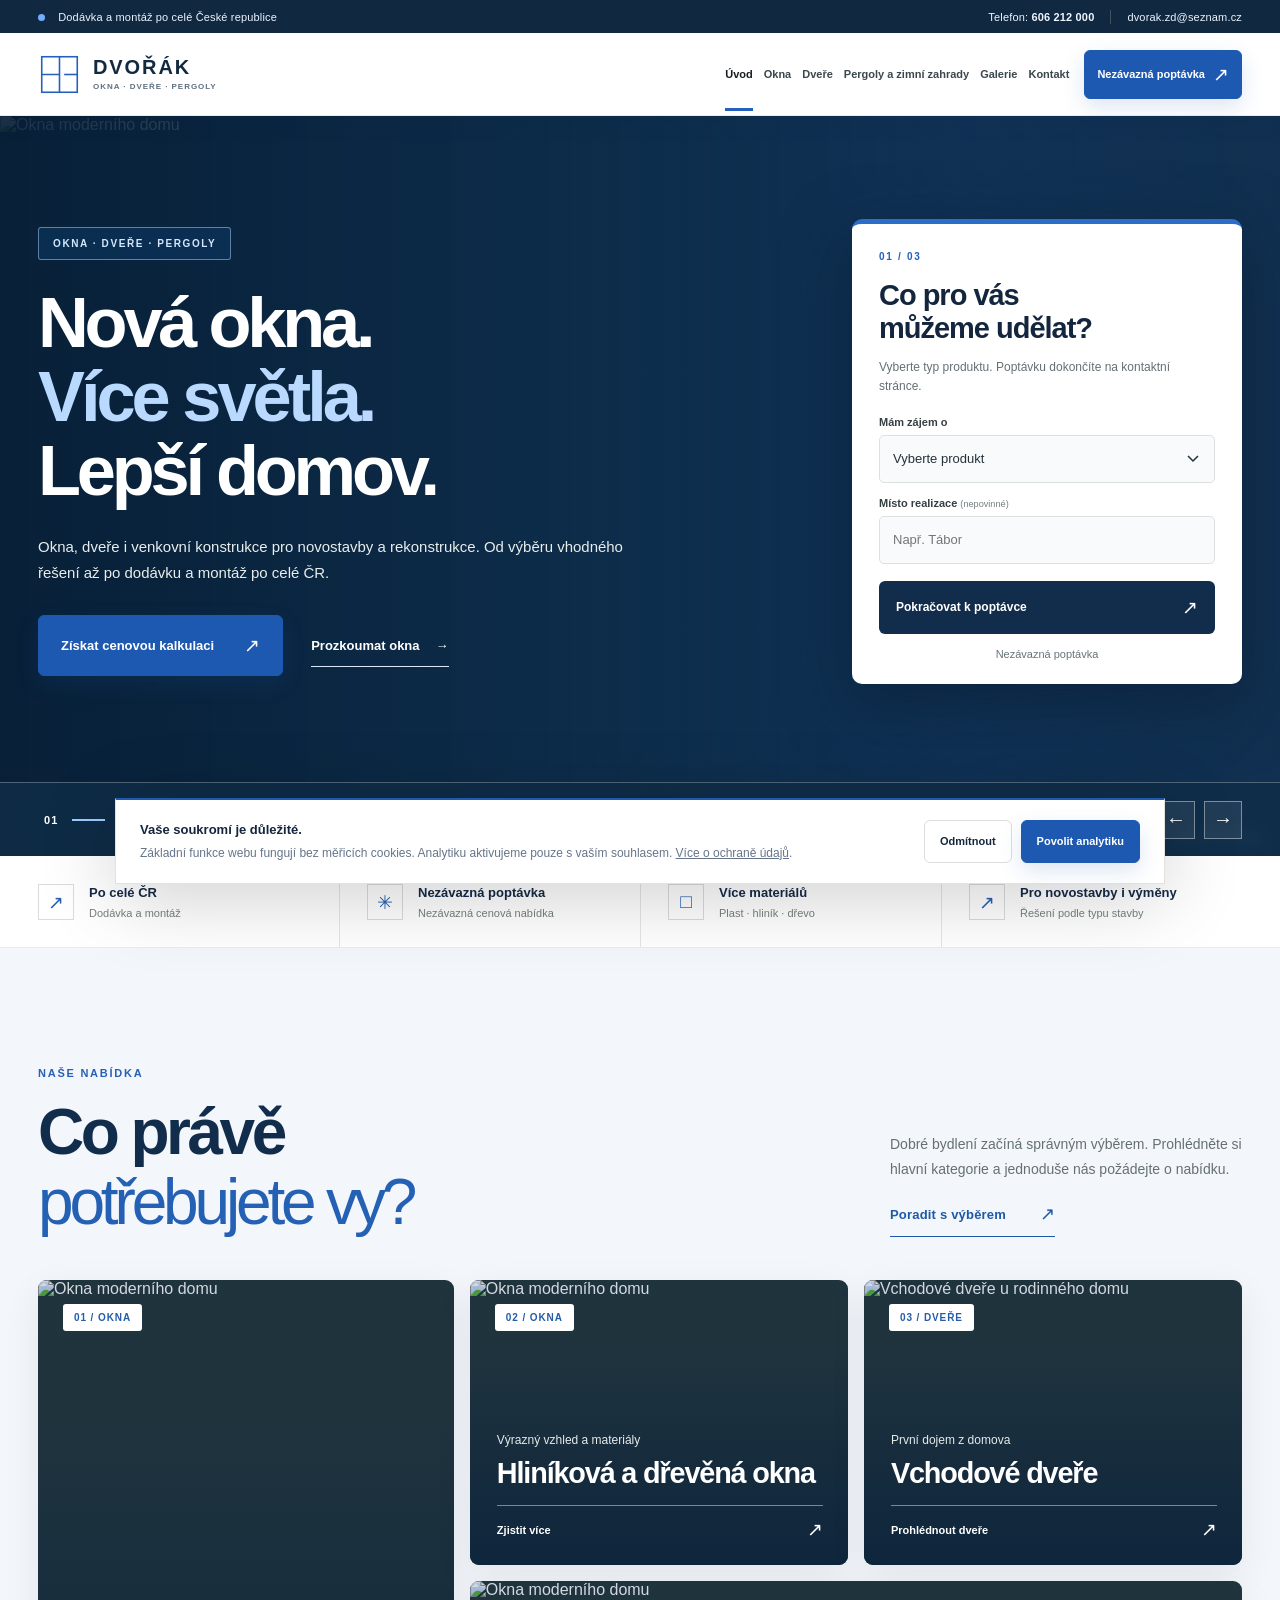
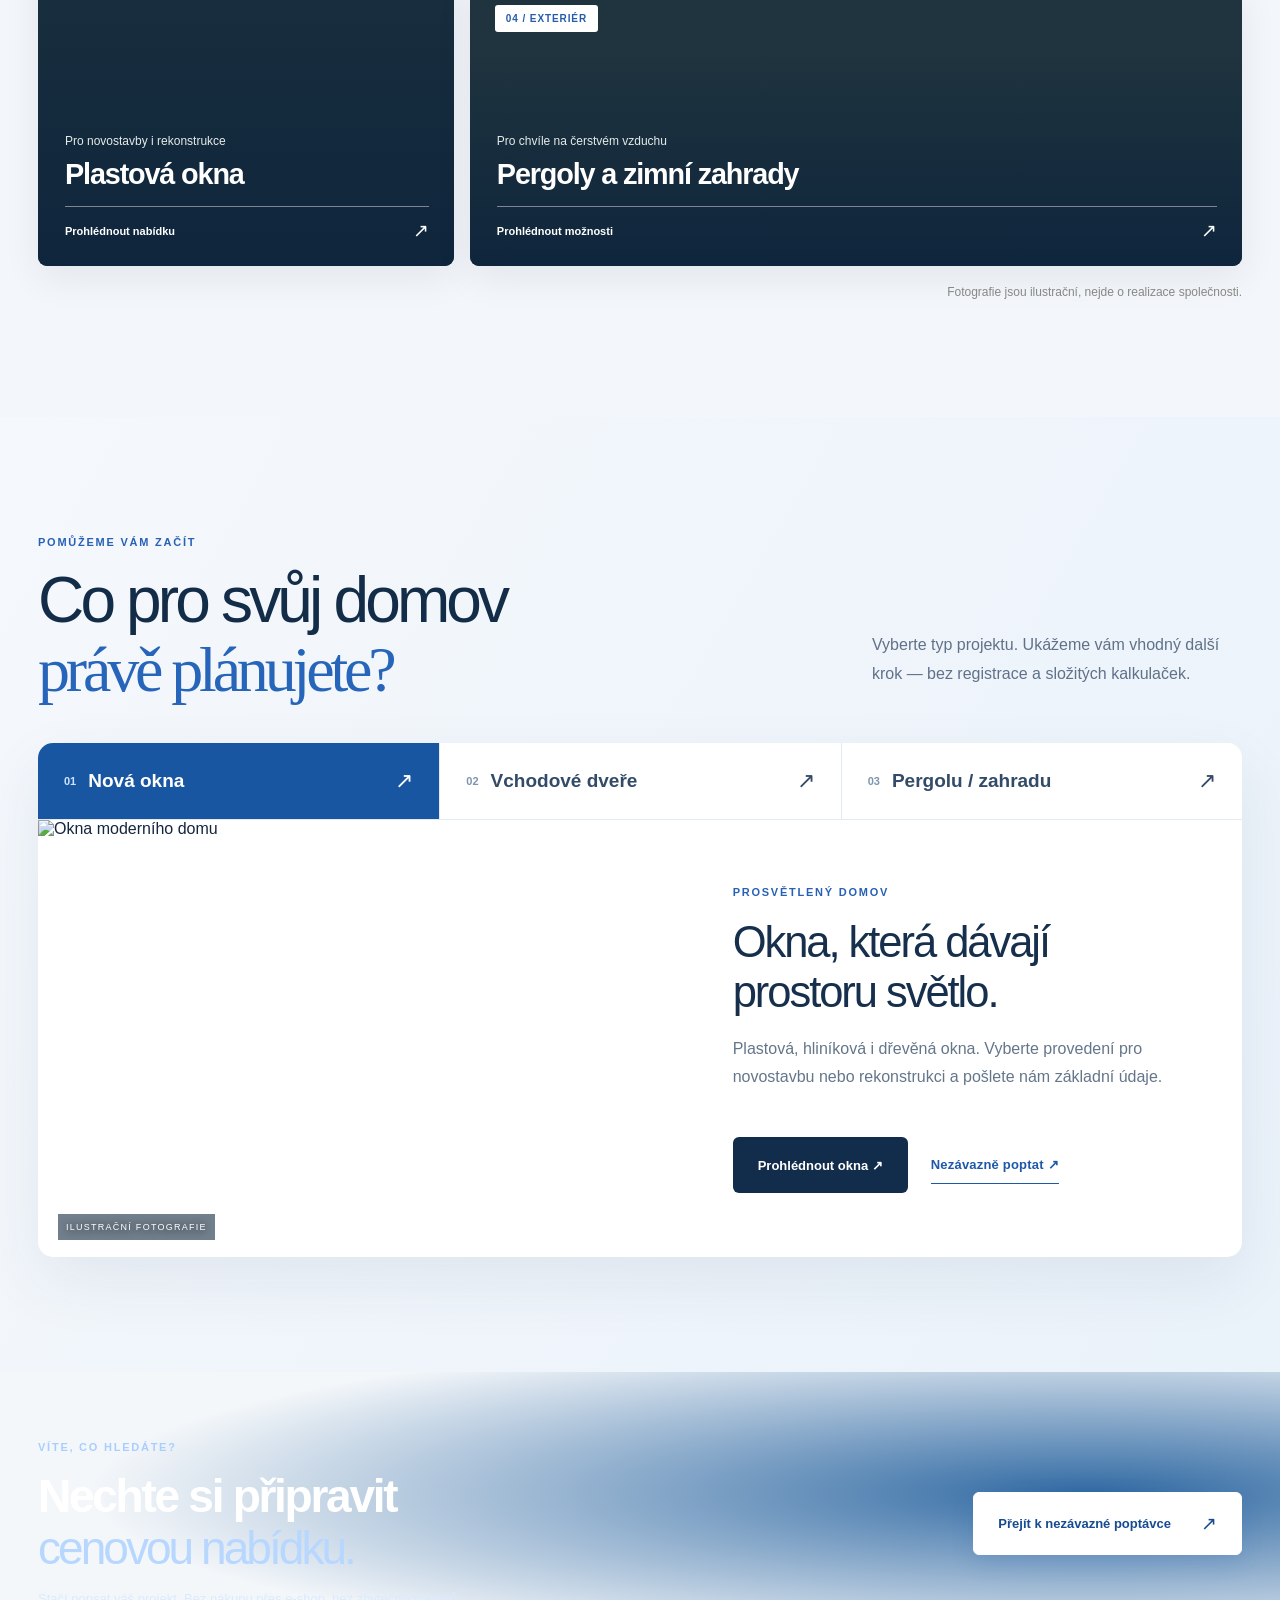
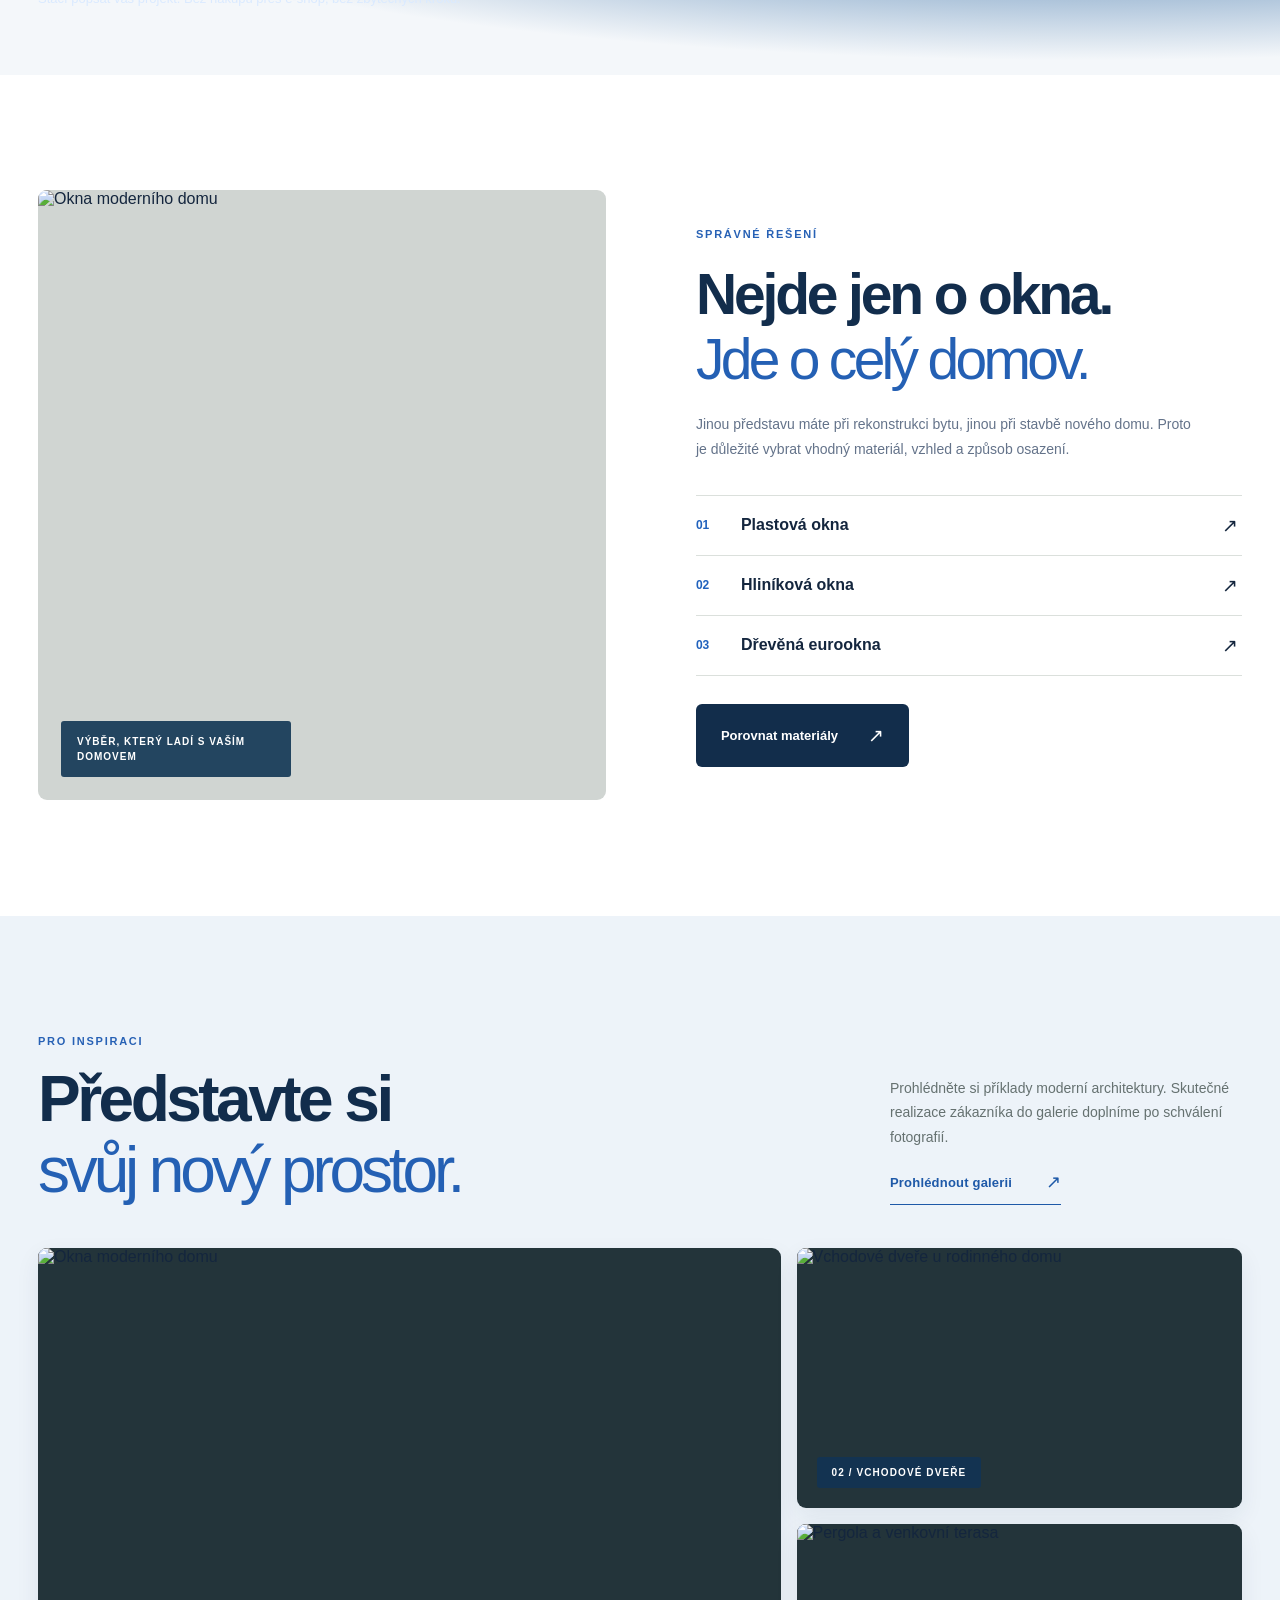
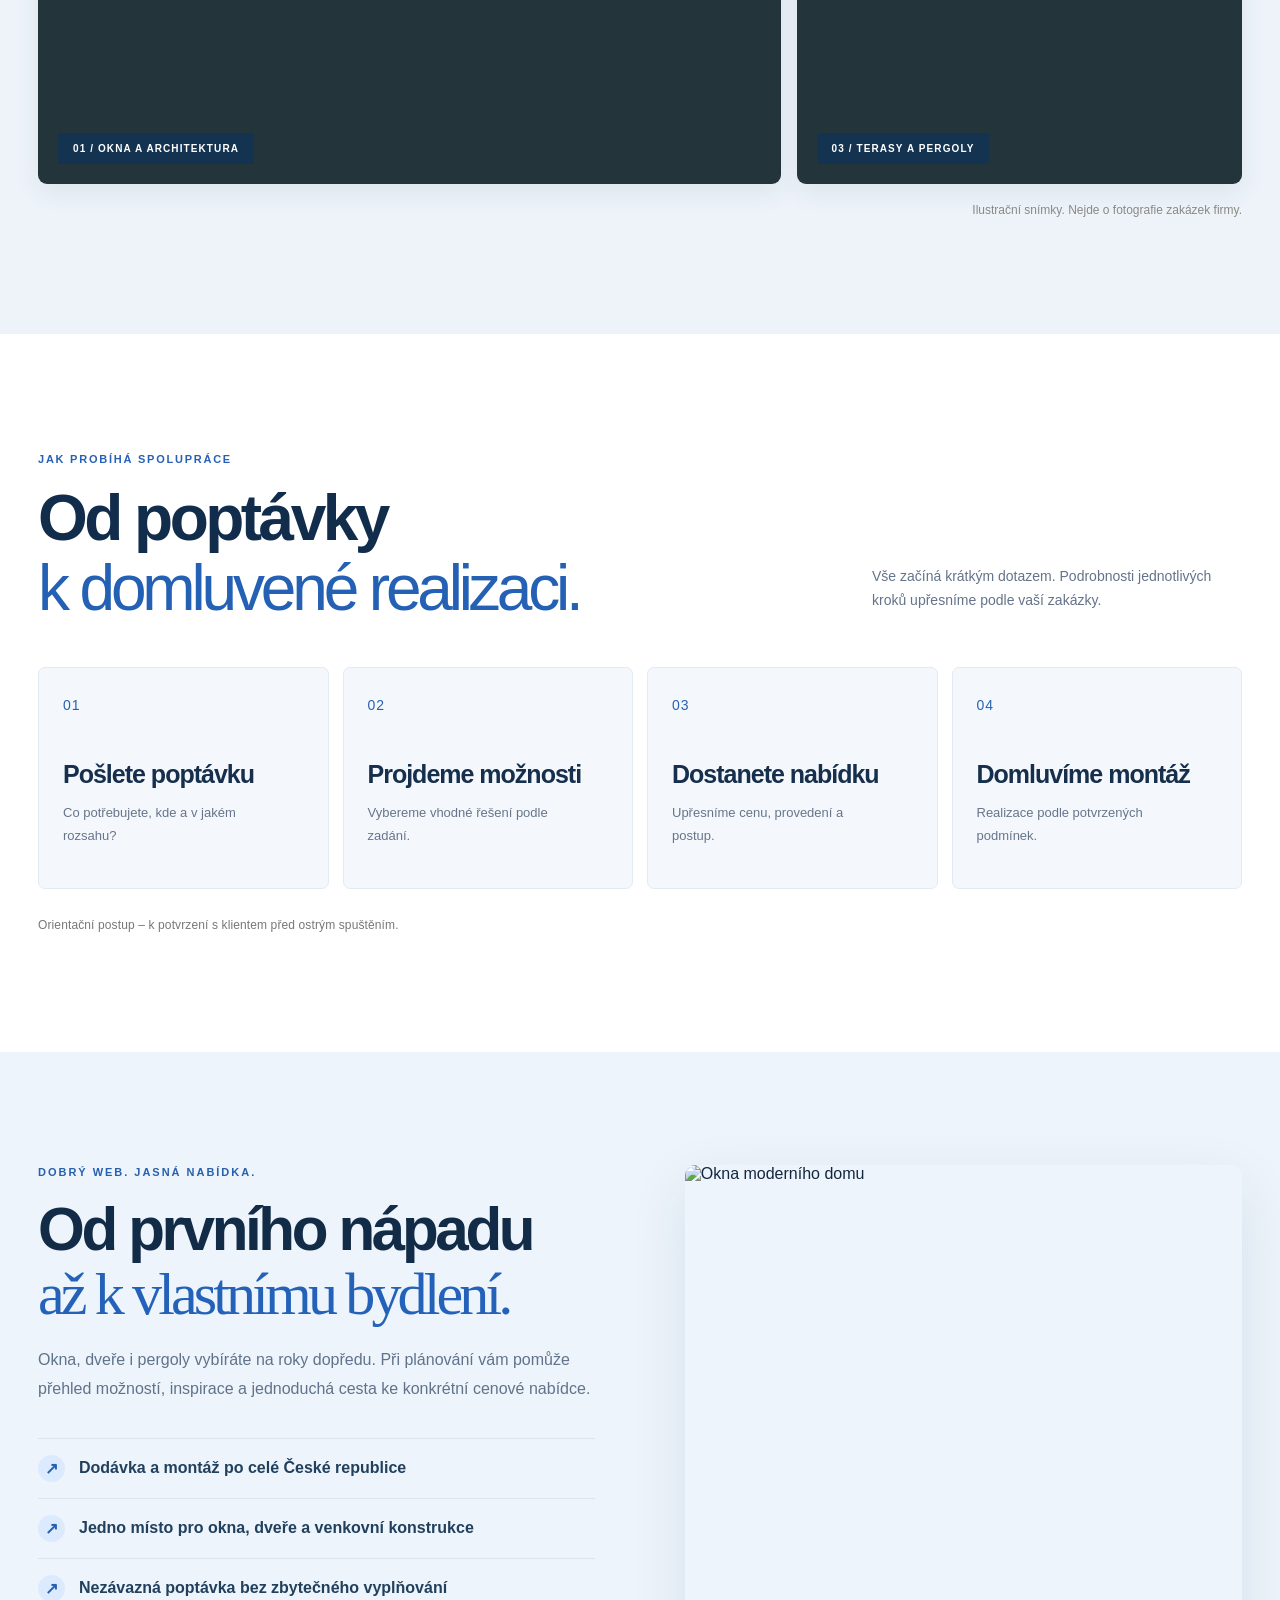
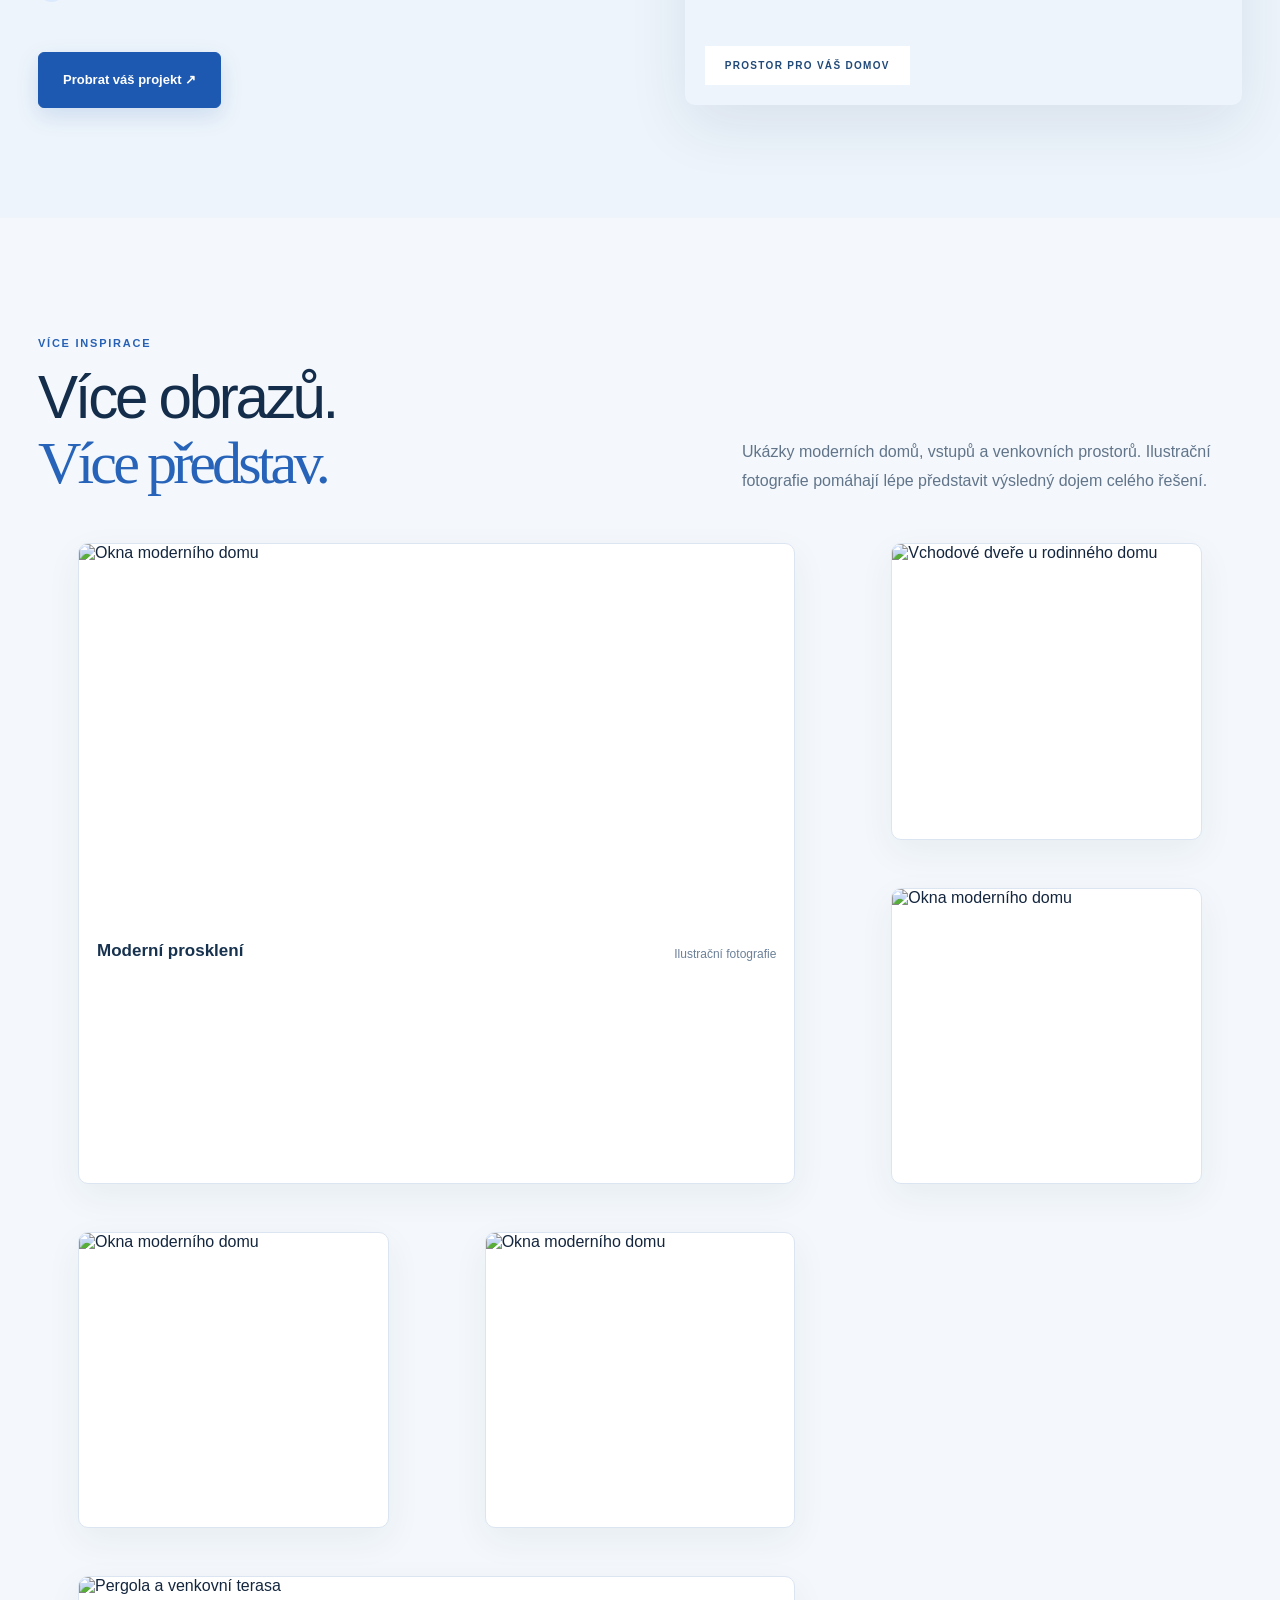
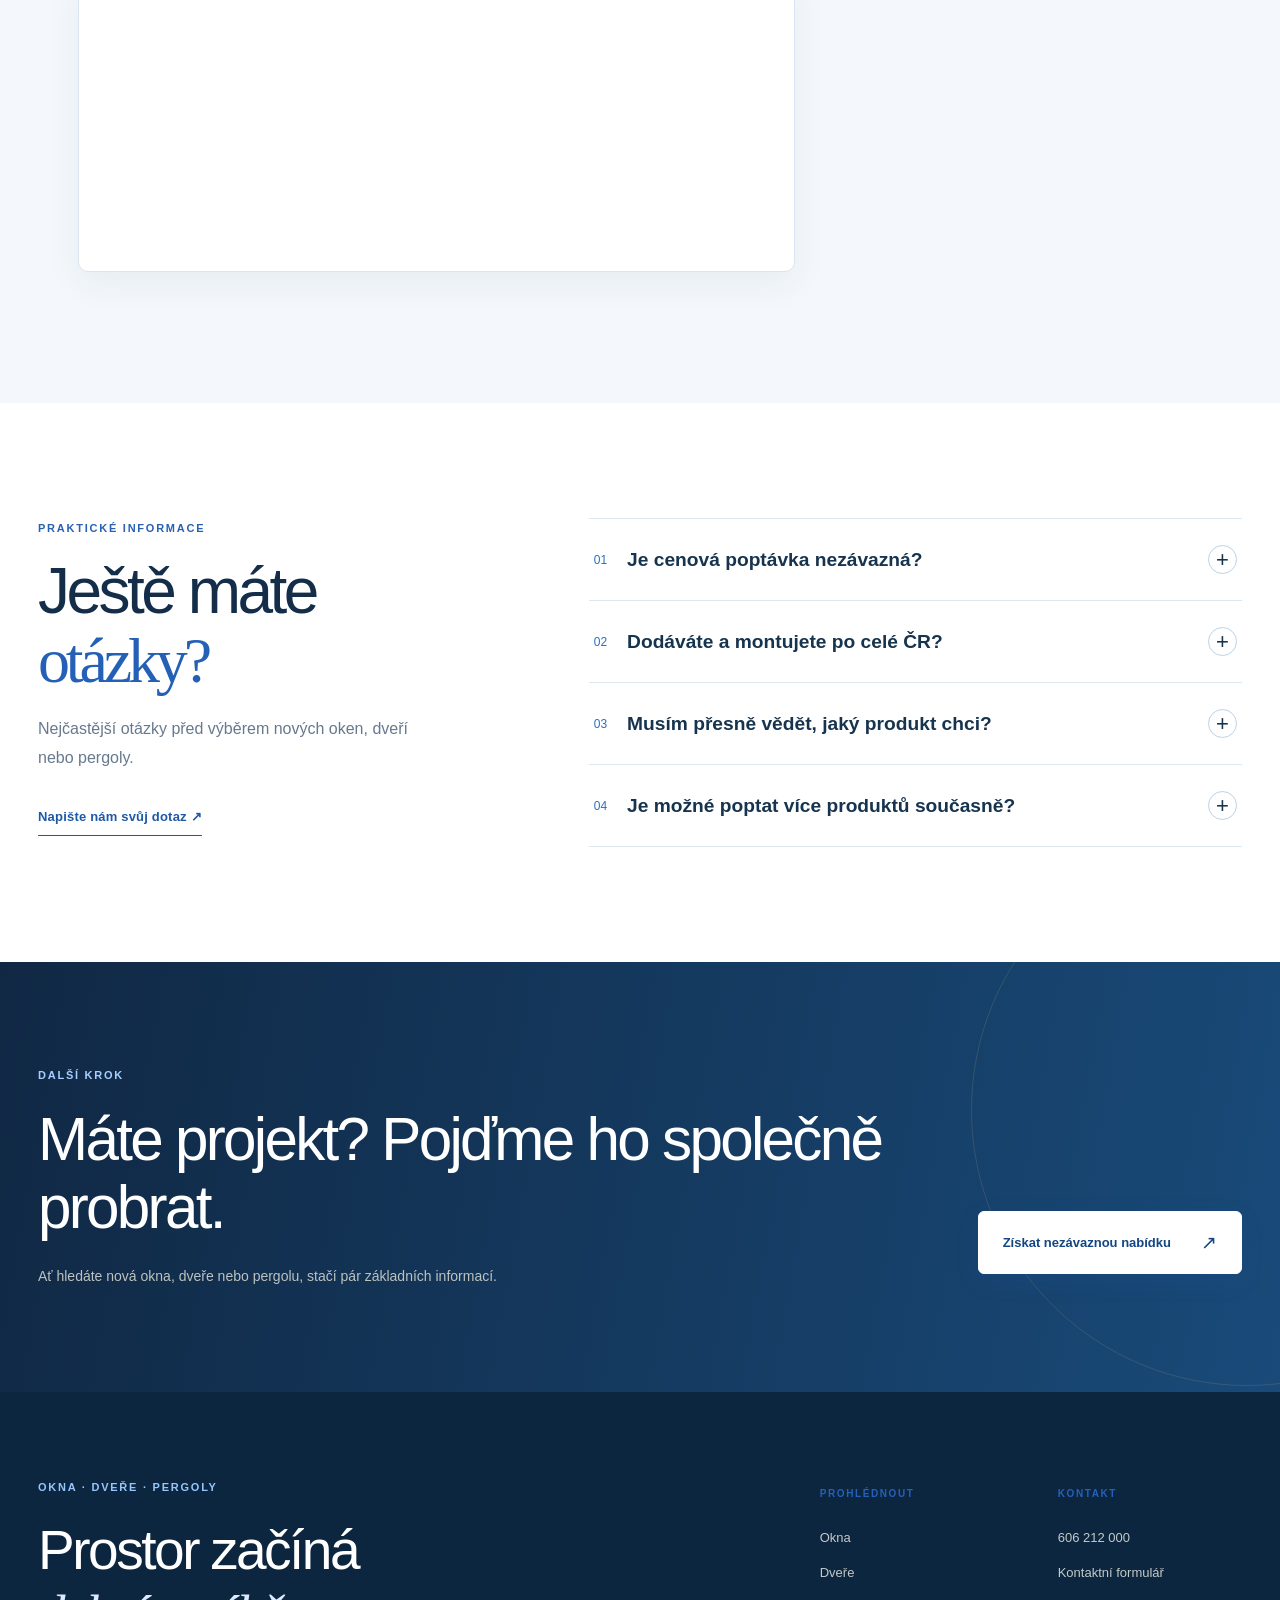
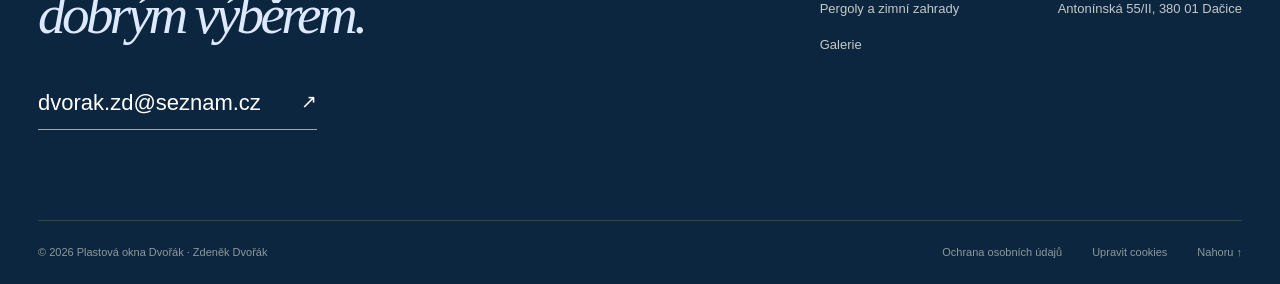
==== commit f2da1104: "Update Plastová okna Dvořák demo to HTML V7 with corrected photos" ====
--- a/index.html
+++ b/index.html
@@ -2,25 +2,72 @@
 
 <html lang="cs"><head>
 <meta charset="utf-8"/><meta content="width=device-width, initial-scale=1" name="viewport"/><meta content="light" name="color-scheme"/><meta content="#171C20" name="theme-color"/>
-<title>Plastová okna Dvořák | Okna, dveře a pergoly po celé ČR</title><meta content="Okna, dveře, pergoly a zimní zahrady pro moderní i tradiční bydlení. Nezávazná nabídka, dodávka a montáž po celé České republice." name="description"/>
-<meta content="noindex, nofollow" name="robots"/><meta content="website" property="og:type"/><meta content="cs_CZ" property="og:locale"/><meta content="Plastová okna Dvořák" property="og:site_name"/><meta content="Plastová okna Dvořák | Okna, dveře a pergoly po celé ČR" property="og:title"/><meta content="Okna, dveře, pergoly a zimní zahrady pro moderní i tradiční bydlení. Nezávazná nabídka, dodávka a montáž po celé České republice." property="og:description"/><meta content="https://images.unsplash.com/photo-1600585154340-be6161a56a0c?auto=format&amp;fit=crop&amp;w=1600&amp;q=82" property="og:image"/>
-<link href="assets/favicon.svg" rel="icon" type="image/svg+xml"/><link href="assets/css/main.css" rel="stylesheet"/><script defer="" src="assets/js/main.js"></script><script defer="" src="assets/js/demo-preview.js"></script>
-<link as="image" href="https://images.unsplash.com/photo-1600585154340-be6161a56a0c?auto=format&amp;fit=crop&amp;w=1600&amp;q=82" rel="preload"/>
-</head><body data-demo-preview="true" data-ga4="" data-page="Úvod"><div class="preview-ribbon" role="note"><strong>UKÁZKA NOVÉHO WEBU</strong><span>Nezávazný vizuální návrh · formulář zatím neodesílá zprávy</span></div>
-<a class="skip-link" href="#hlavni-obsah">Přejít na obsah</a>
-<header class="site-header" id="top"><div class="container nav-wrap">
-<a aria-label="Plastová okna Dvořák – úvod" class="brand" href="index.html"><svg aria-hidden="true" class="brand-mark" fill="none" viewbox="0 0 46 46"><rect height="38" stroke="currentColor" stroke-width="1.5" width="38" x="4" y="4"></rect><path d="M23 4V42M4 23H23" stroke="currentColor" stroke-width="1.5"></path><path d="M28 23H42" stroke="currentColor" stroke-width="1.5"></path></svg><span class="brand-copy"><strong>DVOŘÁK</strong><small>OKNA · DVEŘE · PERGOLY</small></span></a>
+<title>Plastová okna Dvořák | Okna, dveře, pergoly a kalkulace zdarma</title><meta content="Okna, vchodové dveře, pergoly a zimní zahrady. Dodávka a montáž po celé ČR. Vyžádejte si nezávaznou cenovou kalkulaci." name="description"/><link href="https://www.plastova-okna.org/" rel="canonical"/>
+<meta content="website" property="og:type"/><meta content="cs_CZ" property="og:locale"/><meta content="Plastová okna Dvořák" property="og:site_name"/><meta content="Plastová okna Dvořák | Okna, dveře, pergoly a kalkulace zdarma" property="og:title"/><meta content="Okna, vchodové dveře, pergoly a zimní zahrady. Dodávka a montáž po celé ČR. Vyžádejte si nezávaznou cenovou kalkulaci." property="og:description"/><meta content="https://www.plastova-okna.org/" property="og:url"/><meta content="https://images.pexels.com/photos/29559779/pexels-photo-29559779.jpeg?auto=compress&amp;cs=tinysrgb&amp;w=1400" property="og:image"/>
+<link href="assets/favicon.svg" rel="icon" type="image/svg+xml"/><link href="assets/css/main.css" rel="stylesheet"/><script defer="" src="assets/js/main.js"></script>
+<link as="image" href="https://images.pexels.com/photos/29559779/pexels-photo-29559779.jpeg?auto=compress&amp;cs=tinysrgb&amp;w=1400" rel="preload"/><script type="application/ld+json">{"@context":"https://schema.org","@type":"LocalBusiness","name":"Plastová okna Dvořák","url":"https://www.plastova-okna.org","telephone":"+420606212000","email":"dvorak.zd@seznam.cz","address":{"@type":"PostalAddress","streetAddress":"Antonínská 55/II","postalCode":"380 01","addressLocality":"Dačice","addressCountry":"CZ"},"areaServed":{"@type":"Country","name":"Česká republika"}}</script>
+</head><body data-ga4="" data-page="Úvod">
+<div aria-hidden="true" class="v4-scroll-progress"></div><a class="skip-link" href="#hlavni-obsah">Přejít na obsah</a>
+<header class="site-header" id="top">
+<div class="utility-strip"><div class="container utility-inner"><span><i aria-hidden="true" class="utility-dot"></i> Dodávka a montáž po celé České republice</span><div><a data-track-call="" href="tel:+420606212000">Telefon: <strong>606 212 000</strong></a><span aria-hidden="true" class="utility-divider"></span><a href="mailto:dvorak.zd@seznam.cz">dvorak.zd@seznam.cz</a></div></div></div>
+<div class="container nav-wrap">
+<a aria-label="Plastová okna Dvořák – úvod" class="brand" href="index.html"><svg aria-hidden="true" class="brand-mark" fill="none" viewbox="0 0 46 46"><rect height="38" stroke="currentColor" stroke-width="1.7" width="38" x="4" y="4"></rect><path d="M23 4V42M4 23H23" stroke="currentColor" stroke-width="1.7"></path><path d="M28 23H42" stroke="currentColor" stroke-width="1.7"></path></svg><span class="brand-copy"><strong>DVOŘÁK</strong><small>OKNA · DVEŘE · PERGOLY</small></span></a>
 <nav aria-label="Hlavní navigace" class="primary-nav" id="primary-nav">
-<a aria-current="page" href="index.html">Úvod</a><a href="okna.html">Okna</a><a href="dvere.html">Dveře</a><a href="pergoly.html">Pergoly a zimní zahrady</a><a href="realizace.html">Galerie</a><a href="kontakt.html">Kontakt</a></nav><a class="nav-call" data-track-call="" href="tel:+420606212000"><span aria-hidden="true" class="call-icon">↗</span>606 212 000</a><a class="btn nav-cta" href="kontakt.html#poptavka">Nezávazná poptávka <span aria-hidden="true">↗</span></a><button aria-controls="primary-nav" aria-expanded="false" aria-label="Otevřít navigaci" class="mobile-toggle" type="button"><span></span><span></span></button>
+<a aria-current="page" href="index.html">Úvod</a><a href="okna.html">Okna</a><a href="dvere.html">Dveře</a><a href="pergoly.html">Pergoly a zimní zahrady</a><a href="realizace.html">Galerie</a><a href="kontakt.html">Kontakt</a></nav><a class="nav-call" data-track-call="" href="tel:+420606212000">606 212 000</a><a class="btn nav-cta" href="kontakt.html#poptavka">Nezávazná poptávka <span aria-hidden="true">↗</span></a><button aria-controls="primary-nav" aria-expanded="false" aria-label="Otevřít navigaci" class="mobile-toggle" type="button"><span></span><span></span></button>
 </div></header>
 <main id="hlavni-obsah">
-<section aria-labelledby="hero-title" class="home-hero"><div class="hero-photo"><img alt="Moderní dům s rozsáhlým prosklením a terasou" class="" decoding="async" fetchpriority="high" loading="eager" src="https://images.unsplash.com/photo-1600585154340-be6161a56a0c?auto=format&amp;fit=crop&amp;w=1600&amp;q=82"/></div><div class="hero-shade"></div><div class="container hero-content"><div class="hero-topline"><span class="line"></span><span>PROSTOR PRO LEPŠÍ BYDLENÍ</span></div><h1 id="hero-title">Okna. Dveře.<br/><em>Nový rozměr</em><br/>vašeho domova.</h1><p>Promyšlená řešení pro domy, ve kterých se dobře žije. Výběr, dodávka a montáž oken, dveří a venkovních konstrukcí po celé ČR.</p><div class="hero-actions"><a class="btn btn-bronze" href="kontakt.html#poptavka">Nezávazná poptávka <span aria-hidden="true">↗</span></a><a class="text-link light-link" href="#nabidka">Prohlédnout nabídku <span aria-hidden="true">↗</span></a></div></div><div class="hero-bottom container"><div class="hero-counter"><span>01 / 04</span><span class="mini-line"></span><span>OKNA · DVEŘE · PERGOLY</span></div><a aria-label="Přejít na nabídku" class="scroll-cue" href="#nabidka">OBJEVTE VÍCE <span aria-hidden="true">↓</span></a></div><div class="image-credit">Ilustrační fotografie</div></section>
-<section class="introduction section section-white"><div class="container editorial-intro"><div><span class="eyebrow">O NÁS &amp; O NAŠÍ PRÁCI</span><div class="decor-line"></div></div><div><h2>Dobré okno není jen detail.<br/><span class="serif-italic">Je součástí celého domova.</span></h2><div class="intro-bottom"><p>Novostavba, rekonstrukce nebo nové místo pro odpočinek? Pomůžeme vybrat vhodné řešení oken, dveří a venkovních konstrukcí s ohledem na vzhled i způsob využití prostoru.</p><a class="text-link dark-link" href="kontakt.html">Pojďme to probrat <span aria-hidden="true">↗</span></a></div></div></div></section>
-<section class="section products-section" id="nabidka"><div class="container"><div class="section-header split-header"><div><span class="eyebrow">01 / CO NABÍZÍME</span><h2>Řešení pro každý<br/><em>prostor.</em></h2></div><p>Od prvního návrhu po finální detail. Projděte si naše hlavní kategorie.</p></div><div class="product-grid"><a class="product-card product-tall" href="okna.html"><div class="product-img"><img alt="Fotografie oken z původního webu společnosti" class="" data-fallback-src="https://images.unsplash.com/photo-1600566753190-17f0baa2a6c3?auto=format&amp;fit=crop&amp;w=1600&amp;q=82" decoding="async" loading="lazy" onerror="if(this.dataset.fallbackSrc){this.onerror=null;this.src=this.dataset.fallbackSrc;const c=this.closest('.gallery-item');if(c)c.dataset.full=this.src;}" src="https://www.plastova-okna.org/grafika/reference/03.jpg"/></div><div class="product-overlay"></div><div class="product-label"><span>01 / OKNA</span><h3>Plastová, hliníková<br/>a dřevěná okna</h3></div><span aria-hidden="true" class="product-arrow">↗</span></a><a class="product-card" href="dvere.html"><div class="product-img"><img alt="Fotografie vchodových dveří z původního webu společnosti" class="" data-fallback-src="https://images.unsplash.com/photo-1600585154526-990dced4db0d?auto=format&amp;fit=crop&amp;w=1600&amp;q=82" decoding="async" loading="lazy" onerror="if(this.dataset.fallbackSrc){this.onerror=null;this.src=this.dataset.fallbackSrc;const c=this.closest('.gallery-item');if(c)c.dataset.full=this.src;}" src="https://www.plastova-okna.org/grafika/obsah/83.jpg"/></div><div class="product-overlay"></div><div class="product-label"><span>02 / DVEŘE</span><h3>Vchodové dveře</h3></div><span aria-hidden="true" class="product-arrow">↗</span></a><a class="product-card" href="pergoly.html"><div class="product-img"><img alt="Fotografie zimní zahrady či prosklené konstrukce z původního webu společnosti" class="" data-fallback-src="https://images.unsplash.com/photo-1600585154340-be6161a56a0c?auto=format&amp;fit=crop&amp;w=1600&amp;q=82" decoding="async" loading="lazy" onerror="if(this.dataset.fallbackSrc){this.onerror=null;this.src=this.dataset.fallbackSrc;const c=this.closest('.gallery-item');if(c)c.dataset.full=this.src;}" src="https://www.plastova-okna.org/grafika/obsah/604.jpg"/></div><div class="product-overlay"></div><div class="product-label"><span>03 / VENKOVNÍ PROSTORY</span><h3>Pergoly a zimní zahrady</h3></div><span aria-hidden="true" class="product-arrow">↗</span></a></div><p class="photo-disclaimer">Fotografie produktů jsou převzaté z původního webu firmy pro účely nezávazného návrhu. Použití je třeba schválit.</p></div></section>
-<section class="section philosophy-section section-dark"><div class="container philosophy-grid"><div class="philosophy-media"><img alt="Fotografie zimní zahrady či prosklené konstrukce z původního webu společnosti" class="" data-fallback-src="https://images.unsplash.com/photo-1600607687939-ce8a6c25118c?auto=format&amp;fit=crop&amp;w=1600&amp;q=82" decoding="async" loading="lazy" onerror="if(this.dataset.fallbackSrc){this.onerror=null;this.src=this.dataset.fallbackSrc;const c=this.closest('.gallery-item');if(c)c.dataset.full=this.src;}" src="https://www.plastova-okna.org/grafika/obsah/zz2.jpg"/><span class="media-corner">DETAILY TVOŘÍ CELEK</span></div><div class="philosophy-copy"><span class="eyebrow light">02 / NÁŠ PŘÍSTUP</span><h2>Víc světla.<br/><em>Víc možností.</em></h2><p>Každý domov je jiný. Proto se při výběru soustředíme na konkrétní prostor, vaše preference a možnosti jednotlivých materiálů.</p><div class="feature-list"><div><span>01</span><strong>Řešení podle vaší stavby</strong><p>Pro nové domy i rekonstrukce.</p></div><div><span>02</span><strong>Více materiálů a provedení</strong><p>Plast, hliník i dřevo.</p></div><div><span>03</span><strong>Dodávka a montáž v celé ČR</strong><p>Od prvního kontaktu po realizaci.</p></div></div><a class="text-link light-link" href="okna.html">Prozkoumat možnosti <span aria-hidden="true">↗</span></a></div></div></section>
-<section class="section story-section section-white"><div class="container"><div class="section-header split-header"><div><span class="eyebrow">03 / INSPIRACE</span><h2>Architektura v<br/><em>hlavní roli.</em></h2></div><div><p>Ukázky fotografií převzatých z původního firemního webu. Finální výběr a jejich použití bude potřeba potvrdit.</p><a class="text-link dark-link" href="realizace.html">Otevřít galerii <span aria-hidden="true">↗</span></a></div></div><div class="story-gallery"><a class="story-main" href="realizace.html"><img alt="Fotografie oken z původního webu společnosti" class="" data-fallback-src="https://images.unsplash.com/photo-1600566753086-00f18fb6b3ea?auto=format&amp;fit=crop&amp;w=1600&amp;q=82" decoding="async" loading="lazy" onerror="if(this.dataset.fallbackSrc){this.onerror=null;this.src=this.dataset.fallbackSrc;const c=this.closest('.gallery-item');if(c)c.dataset.full=this.src;}" src="https://www.plastova-okna.org/grafika/reference/07.jpg"/><span>01 / PROSKLENÍ</span></a><a class="story-small" href="realizace.html"><img alt="Fotografie zimní zahrady či prosklené konstrukce z původního webu společnosti" class="" data-fallback-src="https://images.unsplash.com/photo-1600596542815-ffad4c1539a9?auto=format&amp;fit=crop&amp;w=1600&amp;q=82" decoding="async" loading="lazy" onerror="if(this.dataset.fallbackSrc){this.onerror=null;this.src=this.dataset.fallbackSrc;const c=this.closest('.gallery-item');if(c)c.dataset.full=this.src;}" src="https://www.plastova-okna.org/grafika/obsah/603.jpg"/><span>02 / ARCHITEKTURA</span></a><a class="story-small second" href="realizace.html"><img alt="Fotografie vchodových dveří z původního webu společnosti" class="" data-fallback-src="https://images.unsplash.com/photo-1600585154526-990dced4db0d?auto=format&amp;fit=crop&amp;w=1600&amp;q=82" decoding="async" loading="lazy" onerror="if(this.dataset.fallbackSrc){this.onerror=null;this.src=this.dataset.fallbackSrc;const c=this.closest('.gallery-item');if(c)c.dataset.full=this.src;}" src="https://www.plastova-okna.org/grafika/obsah/85.jpg"/><span>03 / VSTUPY</span></a></div></div></section>
-<section class="section process-section"><div class="container"><div class="section-header split-header"><div><span class="eyebrow">04 / JAK TO FUNGUJE</span><h2>Od nápadu<br/><em>k hotovému řešení.</em></h2></div><p>Jednoduchá cesta od prvního dotazu k dohodě o vhodném řešení. Konkrétní postup upřesníme podle zakázky.</p></div><div class="process-grid"><article><span>01</span><h3>Napište nám</h3><p>Popište, co hledáte, a kde se projekt nachází.</p></article><article><span>02</span><h3>Najdeme možnosti</h3><p>Probereme vhodná provedení a vaše požadavky.</p></article><article><span>03</span><h3>Připravíme nabídku</h3><p>Domluvíme detaily a postup zakázky.</p></article><article><span>04</span><h3>Dodávka a montáž</h3><p>Realizace podle odsouhlasených podmínek.</p></article></div><p class="micro-note">Uvedený postup je orientační a bude potvrzen před zveřejněním.</p></div></section>
-<section aria-label="Nezávazná poptávka" class="closing-cta section-dark"><div class="container cta-inner"><div><span class="eyebrow light">DALŠÍ KROK</span><h2>Plánujete nová okna, dveře nebo pergolu?</h2><p>Pošlete nám pár základních informací a společně najdeme vhodné řešení.</p></div><a class="btn btn-bronze" href="kontakt.html#poptavka">Nezávazná poptávka <span aria-hidden="true">↗</span></a></div></section>
-</main><footer class="site-footer section-dark"><div class="container"><div class="footer-top"><div class="footer-main"><span class="eyebrow light">PRO VÁŠ DOMOV</span><h2>Prostor začíná<br/><em>dobrým výběrem.</em></h2><a class="footer-mail" href="mailto:dvorak.zd@seznam.cz">dvorak.zd@seznam.cz <span aria-hidden="true">↗</span></a></div><div class="footer-links"><div><span class="footer-label">PROHLÉDNOUT</span><a href="okna.html">Okna</a><a href="dvere.html">Dveře</a><a href="pergoly.html">Pergoly a zimní zahrady</a><a href="realizace.html">Galerie</a></div><div><span class="footer-label">KONTAKT</span><a data-track-call="" href="tel:+420606212000">606 212 000</a><a href="kontakt.html">Kontaktní formulář</a><span>Antonínská 55/II, 380 01 Dačice</span></div></div></div><div class="footer-bottom"><span>© 2026 Plastová okna Dvořák · Zdeněk Dvořák</span><div><a href="kontakt.html#osobni-udaje">Ochrana osobních údajů</a><button class="footer-cookie" data-open-cookies="" type="button">Upravit cookies</button><a href="#top">Nahoru ↑</a></div></div></div></footer>
+<section aria-label="Nabídka oken, dveří a pergol" class="commerce-hero">
+<div class="hero-carousel" data-hero-carousel="">
+<article aria-hidden="false" class="hero-panel is-active" data-hero-slide="">
+<div class="hero-panel-photo"><img alt="Okna moderního domu" class="" decoding="async" fetchpriority="high" loading="eager" src="https://images.pexels.com/photos/29559779/pexels-photo-29559779.jpeg?auto=compress&amp;cs=tinysrgb&amp;w=1400"/></div><div class="hero-panel-overlay"></div>
+<div class="container commerce-hero-grid"><div class="commerce-hero-copy"><span class="hero-pill">OKNA · DVEŘE · PERGOLY</span><h1>Nová okna.<br/><em>Více světla.</em><br/>Lepší domov.</h1><p>Okna, dveře i venkovní konstrukce pro novostavby a rekonstrukce. Od výběru vhodného řešení až po dodávku a montáž po celé ČR.</p><div class="hero-actions"><a class="btn btn-bronze" href="kontakt.html#poptavka">Získat cenovou kalkulaci <span aria-hidden="true">↗</span></a><a class="hero-outline" href="okna.html">Prozkoumat okna <span aria-hidden="true">→</span></a></div></div>
+<aside aria-label="Rychlý začátek poptávky" class="hero-quote"><div class="quote-marker">01 / 03</div><h2>Co pro vás<br/>můžeme udělat?</h2><p>Vyberte typ produktu. Poptávku dokončíte na kontaktní stránce.</p><form action="kontakt.html#poptavka" class="quick-quote-form" method="get"><label for="hero-type">Mám zájem o</label><select id="hero-type" name="typ" required=""><option value="">Vyberte produkt</option><option>Plastová okna</option><option>Hliníková okna</option><option>Dřevěná okna</option><option>Dveře</option><option>Pergoly</option><option>Zimní zahrady</option></select><label for="hero-location">Místo realizace <small>(nepovinné)</small></label><input id="hero-location" maxlength="120" name="location" placeholder="Např. Tábor"/><button class="btn btn-dark quick-submit" type="submit">Pokračovat k poptávce <span aria-hidden="true">↗</span></button></form><div class="quote-footer">Nezávazná poptávka</div></aside>
+</div><span class="image-credit">Ilustrační fotografie</span>
+</article>
+<article aria-hidden="true" class="hero-panel" data-hero-slide="" inert="">
+<div class="hero-panel-photo"><img alt="Vchodové dveře u rodinného domu" class="" decoding="async" loading="lazy" src="https://images.pexels.com/photos/36777846/pexels-photo-36777846.jpeg?auto=compress&amp;cs=tinysrgb&amp;w=1400"/></div><div class="hero-panel-overlay"></div>
+<div class="container commerce-hero-grid"><div class="commerce-hero-copy"><span class="hero-pill">VCHODOVÉ DVEŘE</span><h2>Vstup, který<br/><em>má charakter.</em></h2><p>Vchodové dveře, které mohou ladit s architekturou vašeho domu. Probereme s vámi materiál, vzhled i možnosti provedení.</p><div class="hero-actions"><a class="btn btn-bronze" href="kontakt.html?typ=Dveře#poptavka">Nezávazně poptat dveře <span aria-hidden="true">↗</span></a><a class="hero-outline" href="dvere.html">Prohlédnout dveře →</a></div></div><aside class="hero-sidenote"><span>02 / 03</span><strong>PRVNÍ DOJEM DĚLÁ VSTUP.</strong><a href="dvere.html">Objevte možnosti <span>↗</span></a></aside></div><span class="image-credit">Ilustrační fotografie</span>
+</article>
+<article aria-hidden="true" class="hero-panel" data-hero-slide="" inert="">
+<div class="hero-panel-photo"><img alt="Okna moderního domu" class="" decoding="async" loading="lazy" src="https://images.pexels.com/photos/12792317/pexels-photo-12792317.jpeg?auto=compress&amp;cs=tinysrgb&amp;w=1400"/></div><div class="hero-panel-overlay"></div>
+<div class="container commerce-hero-grid"><div class="commerce-hero-copy"><span class="hero-pill">PERGOLY A ZIMNÍ ZAHRADY</span><h2>Více prostoru.<br/><em>Více života.</em></h2><p>Proměňte terasu v místo, kde budete rádi trávit čas. Pergoly, zastřešení a zimní zahrady podle potřeb vašeho domu.</p><div class="hero-actions"><a class="btn btn-bronze" href="kontakt.html?typ=Pergoly#poptavka">Poptat řešení <span aria-hidden="true">↗</span></a><a class="hero-outline" href="pergoly.html">Prozkoumat nabídku →</a></div></div><aside class="hero-sidenote"><span>03 / 03</span><strong>PROSTOR PRO KAŽDÝ DEN.</strong><a href="pergoly.html">Více o pergolách <span>↗</span></a></aside></div><span class="image-credit">Ilustrační fotografie</span>
+</article>
+<div class="hero-control-bar"><div class="container hero-control-inner"><div aria-label="Vybrat úvodní banner" class="hero-slider-dots"><button aria-label="Zobrazit okna" aria-pressed="true" class="slide-dot is-active" data-slide-to="0" type="button">01 <span></span> OKNA</button><button aria-label="Zobrazit dveře" aria-pressed="false" class="slide-dot" data-slide-to="1" type="button">02 <span></span> DVEŘE</button><button aria-label="Zobrazit pergoly" aria-pressed="false" class="slide-dot" data-slide-to="2" type="button">03 <span></span> PERGOLY</button></div><div class="slide-nav"><button aria-label="Předchozí banner" data-slide-prev="" type="button">←</button><button aria-label="Další banner" data-slide-next="" type="button">→</button></div></div></div>
+</div>
+</section>
+<section aria-label="Výhody spolupráce" class="assurance-ribbon"><div class="container assurance-grid"><div><span aria-hidden="true" class="assurance-icon">↗</span><strong>Po celé ČR</strong><small>Dodávka a montáž</small></div><div><span aria-hidden="true" class="assurance-icon">✳</span><strong>Nezávazná poptávka</strong><small>Nezávazná cenová nabídka</small></div><div><span aria-hidden="true" class="assurance-icon">□</span><strong>Více materiálů</strong><small>Plast · hliník · dřevo</small></div><div><span aria-hidden="true" class="assurance-icon">↗</span><strong>Pro novostavby i výměny</strong><small>Řešení podle typu stavby</small></div></div></section>
+<section class="section commerce-products" id="nabidka"><div class="container"><div class="commerce-head"><div><span class="eyebrow">NAŠE NABÍDKA</span><h2>Co právě<br/><em>potřebujete vy?</em></h2></div><div><p>Dobré bydlení začíná správným výběrem. Prohlédněte si hlavní kategorie a jednoduše nás požádejte o nabídku.</p><a class="text-link dark-link" href="kontakt.html#poptavka">Poradit s výběrem <span aria-hidden="true">↗</span></a></div></div>
+<div class="showcase-grid">
+<a class="showcase-card showcase-lead" href="okna.html#plastova"><div class="showcase-photo"><img alt="Okna moderního domu" class="" decoding="async" loading="lazy" src="https://images.pexels.com/photos/16846487/pexels-photo-16846487.jpeg?auto=compress&amp;cs=tinysrgb&amp;w=1400"/></div><div class="showcase-shade"></div><span class="showcase-count">01 / OKNA</span><div class="showcase-caption"><span>Pro novostavby i rekonstrukce</span><h3>Plastová okna</h3><span class="showcase-link">Prohlédnout nabídku <b aria-hidden="true">↗</b></span></div></a>
+<a class="showcase-card" href="okna.html#hlinikova"><div class="showcase-photo"><img alt="Okna moderního domu" class="" decoding="async" loading="lazy" src="https://images.pexels.com/photos/7031577/pexels-photo-7031577.jpeg?auto=compress&amp;cs=tinysrgb&amp;w=1400"/></div><div class="showcase-shade"></div><span class="showcase-count">02 / OKNA</span><div class="showcase-caption"><span>Výrazný vzhled a materiály</span><h3>Hliníková a dřevěná okna</h3><span class="showcase-link">Zjistit více <b aria-hidden="true">↗</b></span></div></a>
+<a class="showcase-card" href="dvere.html"><div class="showcase-photo"><img alt="Vchodové dveře u rodinného domu" class="" decoding="async" loading="lazy" src="https://images.pexels.com/photos/14921607/pexels-photo-14921607.jpeg?auto=compress&amp;cs=tinysrgb&amp;w=1400"/></div><div class="showcase-shade"></div><span class="showcase-count">03 / DVEŘE</span><div class="showcase-caption"><span>První dojem z domova</span><h3>Vchodové dveře</h3><span class="showcase-link">Prohlédnout dveře <b aria-hidden="true">↗</b></span></div></a>
+<a class="showcase-card" href="pergoly.html"><div class="showcase-photo"><img alt="Okna moderního domu" class="" decoding="async" loading="lazy" src="https://images.pexels.com/photos/9592437/pexels-photo-9592437.jpeg?auto=compress&amp;cs=tinysrgb&amp;w=1400"/></div><div class="showcase-shade"></div><span class="showcase-count">04 / EXTERIÉR</span><div class="showcase-caption"><span>Pro chvíle na čerstvém vzduchu</span><h3>Pergoly a zimní zahrady</h3><span class="showcase-link">Prohlédnout možnosti <b aria-hidden="true">↗</b></span></div></a>
+</div><p class="photo-disclaimer">Fotografie jsou ilustrační, nejde o realizace společnosti.</p></div></section>
+<section aria-labelledby="v4-selector-title" class="v4-selector-section section"><div class="container"><div class="v4-selector-heading"><div><span class="eyebrow">POMŮŽEME VÁM ZAČÍT</span><h2 id="v4-selector-title">Co pro svůj domov<br/><em>právě plánujete?</em></h2></div><p>Vyberte typ projektu. Ukážeme vám vhodný další krok — bez registrace a složitých kalkulaček.</p></div><div class="v4-selector" data-product-selector=""><div aria-label="Typ projektu" class="v4-selector-options" role="group"><button aria-pressed="true" class="is-selected" data-select-product="okna" type="button"><span>01</span>Nová okna <b>↗</b></button><button aria-pressed="false" data-select-product="dvere" type="button"><span>02</span>Vchodové dveře <b>↗</b></button><button aria-pressed="false" data-select-product="pergoly" type="button"><span>03</span>Pergolu / zahradu <b>↗</b></button></div><div class="v4-selector-detail"><div class="v4-selector-img"><img alt="Okna moderního domu" data-selector-image="" decoding="async" loading="lazy" src="https://images.pexels.com/photos/16846491/pexels-photo-16846491.jpeg?auto=compress&amp;cs=tinysrgb&amp;w=1400"/><span>ILUSTRAČNÍ FOTOGRAFIE</span></div><div class="v4-selector-copy"><span class="eyebrow" data-selector-kicker="">PROSVĚTLENÝ DOMOV</span><h3 data-selector-heading="">Okna, která dávají prostoru světlo.</h3><p data-selector-text="">Plastová, hliníková i dřevěná okna. Vyberte provedení pro novostavbu nebo rekonstrukci a pošlete nám základní údaje.</p><div class="v4-selector-actions"><a class="btn btn-dark" data-selector-link="" href="okna.html">Prohlédnout okna ↗</a><a class="text-link dark-link" data-selector-quote="" href="kontakt.html?typ=Plastová+okna#poptavka">Nezávazně poptat ↗</a></div></div></div></div></div></section>
+<section class="quote-band"><div class="container quote-band-layout"><div><span class="eyebrow light">VÍTE, CO HLEDÁTE?</span><h2>Nechte si připravit<br/><em>cenovou nabídku.</em></h2><p>Stačí popsat váš projekt. Bez nákupu přes e-shop, bez zbytečných kroků.</p></div><a class="btn btn-bronze" href="kontakt.html#poptavka">Přejít k nezávazné poptávce <span aria-hidden="true">↗</span></a></div></section>
+<section class="section choices-section section-white"><div class="container choices-grid"><div class="choices-photo"><img alt="Okna moderního domu" class="" decoding="async" loading="lazy" src="https://images.pexels.com/photos/13597045/pexels-photo-13597045.jpeg?auto=compress&amp;cs=tinysrgb&amp;w=1400"/><div class="choices-photo-label">VÝBĚR, KTERÝ LADÍ S VAŠÍM DOMOVEM</div></div><div class="choices-body"><span class="eyebrow">SPRÁVNÉ ŘEŠENÍ</span><h2>Nejde jen o okna.<br/><em>Jde o celý domov.</em></h2><p>Jinou představu máte při rekonstrukci bytu, jinou při stavbě nového domu. Proto je důležité vybrat vhodný materiál, vzhled a způsob osazení.</p><div class="choices-steps"><a href="okna.html#plastova"><span>01</span><strong>Plastová okna</strong><span>↗</span></a><a href="okna.html#hlinikova"><span>02</span><strong>Hliníková okna</strong><span>↗</span></a><a href="okna.html#drevo"><span>03</span><strong>Dřevěná eurookna</strong><span>↗</span></a></div><a class="btn btn-dark" href="okna.html">Porovnat materiály <span aria-hidden="true">↗</span></a></div></div></section>
+<section class="section inspiration-section"><div class="container"><div class="commerce-head"><div><span class="eyebrow">PRO INSPIRACI</span><h2>Představte si<br/><em>svůj nový prostor.</em></h2></div><div><p>Prohlédněte si příklady moderní architektury. Skutečné realizace zákazníka do galerie doplníme po schválení fotografií.</p><a class="text-link dark-link" href="realizace.html">Prohlédnout galerii <span aria-hidden="true">↗</span></a></div></div><div class="inspiration-grid"><a class="inspo-large" href="realizace.html"><img alt="Okna moderního domu" class="" decoding="async" loading="lazy" src="https://images.pexels.com/photos/8146330/pexels-photo-8146330.jpeg?auto=compress&amp;cs=tinysrgb&amp;w=1400"/><span>01 / OKNA A ARCHITEKTURA</span></a><a class="inspo-small" href="realizace.html"><img alt="Vchodové dveře u rodinného domu" class="" decoding="async" loading="lazy" src="https://images.pexels.com/photos/19227220/pexels-photo-19227220.jpeg?auto=compress&amp;cs=tinysrgb&amp;w=1400"/><span>02 / VCHODOVÉ DVEŘE</span></a><a class="inspo-small" href="realizace.html"><img alt="Pergola a venkovní terasa" class="" decoding="async" loading="lazy" src="https://images.pexels.com/photos/20600309/pexels-photo-20600309.jpeg?auto=compress&amp;cs=tinysrgb&amp;w=1400"/><span>03 / TERASY A PERGOLY</span></a></div><p class="photo-disclaimer">Ilustrační snímky. Nejde o fotografie zakázek firmy.</p></div></section>
+<section class="section process-section process-redesigned"><div class="container"><div class="commerce-head"><div><span class="eyebrow">JAK PROBÍHÁ SPOLUPRÁCE</span><h2>Od poptávky<br/><em>k domluvené realizaci.</em></h2></div><p>Vše začíná krátkým dotazem. Podrobnosti jednotlivých kroků upřesníme podle vaší zakázky.</p></div><div class="process-grid"><article><span>01</span><h3>Pošlete poptávku</h3><p>Co potřebujete, kde a v jakém rozsahu?</p></article><article><span>02</span><h3>Projdeme možnosti</h3><p>Vybereme vhodné řešení podle zadání.</p></article><article><span>03</span><h3>Dostanete nabídku</h3><p>Upřesníme cenu, provedení a postup.</p></article><article><span>04</span><h3>Domluvíme montáž</h3><p>Realizace podle potvrzených podmínek.</p></article></div><p class="micro-note">Orientační postup – k potvrzení s klientem před ostrým spuštěním.</p></div></section>
+<section class="v3-section alt"><div class="container v3-split reverse"><div><span class="v3-kicker">DOBRÝ WEB. JASNÁ NABÍDKA.</span><h2 class="v3-heading">Od prvního nápadu<br/><em>až k vlastnímu bydlení.</em></h2><p class="v3-lead">Okna, dveře i pergoly vybíráte na roky dopředu. Při plánování vám pomůže přehled možností, inspirace a jednoduchá cesta ke konkrétní cenové nabídce.</p><ul class="v3-highlights"><li>Dodávka a montáž po celé České republice</li><li>Jedno místo pro okna, dveře a venkovní konstrukce</li><li>Nezávazná poptávka bez zbytečného vyplňování</li></ul><a class="btn btn-bronze" href="kontakt.html#poptavka">Probrat váš projekt ↗</a></div><div class="v3-art"><img alt="Okna moderního domu" class="" decoding="async" loading="lazy" src="https://images.pexels.com/photos/16846487/pexels-photo-16846487.jpeg?auto=compress&amp;cs=tinysrgb&amp;w=1400"/><span class="v3-art-tag">PROSTOR PRO VÁŠ DOMOV</span></div></div></section>
+<section class="section photo-mosaic">
+<div class="container">
+<div class="photo-mosaic-head">
+<div><span class="eyebrow">VÍCE INSPIRACE</span><h2>Více obrazů.<br/><em>Více představ.</em></h2></div>
+<p>Ukázky moderních domů, vstupů a venkovních prostorů. Ilustrační fotografie pomáhají lépe představit výsledný dojem celého řešení.</p>
+</div>
+<div class="photo-mosaic-grid">
+<figure class="mosaic-card large"><img alt="Okna moderního domu" decoding="async" loading="lazy" src="https://images.pexels.com/photos/29559779/pexels-photo-29559779.jpeg?auto=compress&amp;cs=tinysrgb&amp;w=1400"/><figcaption><strong>Moderní prosklení</strong><span>Ilustrační fotografie</span></figcaption></figure>
+<figure class="mosaic-card"><img alt="Vchodové dveře u rodinného domu" decoding="async" loading="lazy" src="https://images.pexels.com/photos/7587881/pexels-photo-7587881.jpeg?auto=compress&amp;cs=tinysrgb&amp;w=1400"/><figcaption><strong>Elegantní vstup</strong><span>Dveře a fasáda</span></figcaption></figure>
+<figure class="mosaic-card"><img alt="Okna moderního domu" decoding="async" loading="lazy" src="https://images.pexels.com/photos/12792317/pexels-photo-12792317.jpeg?auto=compress&amp;cs=tinysrgb&amp;w=1400"/><figcaption><strong>Terasy a pergoly</strong><span>Venkovní pohodlí</span></figcaption></figure>
+<figure class="mosaic-card"><img alt="Okna moderního domu" decoding="async" loading="lazy" src="https://images.pexels.com/photos/16846487/pexels-photo-16846487.jpeg?auto=compress&amp;cs=tinysrgb&amp;w=1400"/><figcaption><strong>Více světla</strong><span>Okna pro interiér</span></figcaption></figure>
+<figure class="mosaic-card"><img alt="Okna moderního domu" decoding="async" loading="lazy" src="https://images.pexels.com/photos/7031577/pexels-photo-7031577.jpeg?auto=compress&amp;cs=tinysrgb&amp;w=1400"/><figcaption><strong>Současná architektura</strong><span>Čisté linie</span></figcaption></figure>
+<figure class="mosaic-card wide"><img alt="Pergola a venkovní terasa" decoding="async" loading="lazy" src="https://images.pexels.com/photos/35651529/pexels-photo-35651529.jpeg?auto=compress&amp;cs=tinysrgb&amp;w=1400"/><figcaption><strong>Prostor pro každý den</strong><span>Pergola, terasa, posezení</span></figcaption></figure>
+</div>
+</div>
+</section>
+<section aria-label="Časté otázky" class="v4-faq section"><div class="container v4-faq-layout"><div class="v4-faq-intro"><span class="eyebrow">PRAKTICKÉ INFORMACE</span><h2>Ještě máte<br/><em>otázky?</em></h2><p>Nejčastější otázky před výběrem nových oken, dveří nebo pergoly.</p><a class="text-link dark-link" href="kontakt.html#poptavka">Napište nám svůj dotaz ↗</a></div><div class="v4-faq-items">
+<details class="v4-faq-item"><summary><span class="v4-faq-nr">01</span><strong>Je cenová poptávka nezávazná?</strong><span aria-hidden="true" class="v4-faq-icon">+</span></summary><div class="v4-faq-answer">Ano. Základní poptávka slouží k domluvě o potřebách vašeho projektu.</div></details><details class="v4-faq-item"><summary><span class="v4-faq-nr">02</span><strong>Dodáváte a montujete po celé ČR?</strong><span aria-hidden="true" class="v4-faq-icon">+</span></summary><div class="v4-faq-answer">Podle aktuálních firemních informací společnost působí po celé České republice. Konkrétní realizaci ověřte při poptávce.</div></details><details class="v4-faq-item"><summary><span class="v4-faq-nr">03</span><strong>Musím přesně vědět, jaký produkt chci?</strong><span aria-hidden="true" class="v4-faq-icon">+</span></summary><div class="v4-faq-answer">Nemusíte. Napište, co řešíte, a dostupné varianty lze následně upřesnit.</div></details><details class="v4-faq-item"><summary><span class="v4-faq-nr">04</span><strong>Je možné poptat více produktů současně?</strong><span aria-hidden="true" class="v4-faq-icon">+</span></summary><div class="v4-faq-answer">Ano. Do formuláře lze uvést všechna požadovaná řešení a doplnit podrobnosti do zprávy.</div></details></div></div></section><section aria-label="Nezávazná poptávka" class="closing-cta section-dark"><div class="container cta-inner"><div><span class="eyebrow light">DALŠÍ KROK</span><h2>Máte projekt? Pojďme ho společně probrat.</h2><p>Ať hledáte nová okna, dveře nebo pergolu, stačí pár základních informací.</p></div><a class="btn btn-bronze" href="kontakt.html#poptavka">Získat nezávaznou nabídku <span aria-hidden="true">↗</span></a></div></section>
+</main><footer class="site-footer section-dark"><div class="container"><div class="footer-top"><div class="footer-main"><span class="eyebrow light">OKNA · DVEŘE · PERGOLY</span><h2>Prostor začíná<br/><em>dobrým výběrem.</em></h2><a class="footer-mail" href="mailto:dvorak.zd@seznam.cz">dvorak.zd@seznam.cz <span aria-hidden="true">↗</span></a></div><div class="footer-links"><div><span class="footer-label">PROHLÉDNOUT</span><a href="okna.html">Okna</a><a href="dvere.html">Dveře</a><a href="pergoly.html">Pergoly a zimní zahrady</a><a href="realizace.html">Galerie</a></div><div><span class="footer-label">KONTAKT</span><a data-track-call="" href="tel:+420606212000">606 212 000</a><a href="kontakt.html">Kontaktní formulář</a><span>Antonínská 55/II, 380 01 Dačice</span></div></div></div><div class="footer-bottom"><span>© 2026 Plastová okna Dvořák · Zdeněk Dvořák</span><div><a href="kontakt.html#osobni-udaje">Ochrana osobních údajů</a><button class="footer-cookie" data-open-cookies="" type="button">Upravit cookies</button><a href="#top">Nahoru ↑</a></div></div></div></footer>
 <div aria-label="Nastavení cookies" class="cookie-bar" hidden="" id="cookie-banner" role="region"><div class="cookie-inner"><div><strong>Vaše soukromí je důležité.</strong><p>Základní funkce webu fungují bez měřicích cookies. Analytiku aktivujeme pouze s vaším souhlasem. <a href="kontakt.html#osobni-udaje">Více o ochraně údajů</a>.</p></div><div class="cookie-actions"><button class="btn btn-plain" data-cookie-choice="reject" type="button">Odmítnout</button><button class="btn btn-bronze" data-cookie-choice="accept" type="button">Povolit analytiku</button></div></div></div>
-</body></html>
+<div class="mobile-sticky-cta"><a href="kontakt.html#poptavka">Nezávazná kalkulace zdarma <span aria-hidden="true">↗</span></a></div>
+</body></html>
--- a/assets/css/main.css
+++ b/assets/css/main.css
@@ -22,10 +22,200 @@
 @media(max-width:900px){.site-header{height:78px}.container{width:min(100% - 46px,1380px)}.mobile-toggle{display:flex;align-items:center;justify-content:center;flex-direction:column;gap:7px;background:transparent;border:1px solid rgba(255,255,255,.48);color:currentColor;width:47px;height:45px;margin-left:auto;z-index:75}.mobile-toggle span{display:block;width:23px;height:1px;background:currentColor;transition:transform .3s}.mobile-toggle[aria-expanded="true"] span:first-child{transform:translateY(4px) rotate(45deg)}.mobile-toggle[aria-expanded="true"] span:last-child{transform:translateY(-4px) rotate(-45deg)}body[data-page="Galerie"] .mobile-toggle{border-color:var(--ink)}.site-header .primary-nav{position:absolute;top:78px;left:0;right:0;display:flex;flex-direction:column;align-items:stretch;gap:0;padding:12px 23px 35px;background:var(--ink);border-top:1px solid #3d4140;opacity:0;visibility:hidden;transform:translateY(-12px);transition:opacity .25s,transform .25s,visibility .25s;box-shadow:0 30px 50px #0004}.site-header .primary-nav.is-open{opacity:1;visibility:visible;transform:translateY(0)}.primary-nav a,body[data-page="Galerie"] .primary-nav a{font-size:16px;color:#fff;padding:14px 10px;border-bottom:1px solid #414547}.primary-nav a[aria-current]:after{bottom:0;left:10px;right:auto;width:35px}.nav-call{display:inline}.site-header .nav-wrap{gap:15px}.editorial-intro{grid-template-columns:1fr;gap:40px}.intro-bottom{align-items:start}.product-grid{grid-template-rows:260px 260px}.philosophy-grid{grid-template-columns:1fr;gap:55px}.philosophy-media{aspect-ratio:1.3}.philosophy-copy h2{font-size:clamp(44px,8vw,70px)}.process-grid{grid-template-columns:repeat(2,1fr);row-gap:45px}.process-grid article:nth-child(2){border-right:none}.process-grid article:nth-child(3){padding-left:0}.process-grid article h3{margin-top:22px}.material-grid,.vision-grid{grid-template-columns:1fr;gap:45px}.material-media{aspect-ratio:1.4}.material-grid.reverse .material-media{order:0}.material-grid.reverse .material-copy{order:1}.material-copy h2{font-size:60px}.vision-image{height:440px}.footer-top{flex-direction:column}.footer-links{margin-top:0}.contact-layout{grid-template-columns:1fr}.contact-info{display:grid;grid-template-columns:repeat(2,1fr);gap:0 20px}.contact-info>.eyebrow,.contact-info>h2,.contact-info>p,.contact-side-note{grid-column:1/-1}.contact-detail{min-height:120px}.form-panel{margin-top:40px}.gallery-item.tall{min-height:400px}.gallery-grid{grid-template-columns:repeat(2,1fr)}.gallery-item.wide{grid-column:span 1}.gallery-item.tall{grid-row:span 1}.gallery-hero,.contact-hero{padding-top:140px}.door-grid{grid-template-rows:auto 250px}}
 @media(max-width:620px){.container{width:min(100% - 36px,1380px)}.section{padding-block:72px}.site-header{height:73px}.site-header .primary-nav{top:73px}.brand-copy strong{font-size:18px}.brand-copy small{font-size:7px}.brand-mark{height:37px;width:37px}.nav-call{display:none}.home-hero{min-height:740px;min-height:100svh;align-items:center}.hero-photo img{object-position:58%}.hero-shade{background:linear-gradient(90deg,#12191cc7,#12191c72),linear-gradient(0deg,#10171b80,transparent 45%)}.hero-content{padding-top:85px;padding-bottom:60px}.hero-topline{font-size:9px;letter-spacing:.12em;margin-bottom:24px}.hero-content h1{font-size:clamp(48px,12vw,76px);line-height:1.06;margin-bottom:24px}.hero-content p{font-size:13px;line-height:1.72;max-width:400px}.hero-actions{align-items:flex-start;flex-direction:column;gap:19px}.hero-bottom{bottom:20px}.hero-counter{font-size:8px;gap:8px}.hero-counter .mini-line{width:22px}.scroll-cue{font-size:0;gap:0}.scroll-cue span{font-size:20px}.editorial-intro{gap:24px}.editorial-intro h2{font-size:clamp(38px,9vw,56px);margin-bottom:20px}.intro-bottom{flex-direction:column;gap:20px}.intro-bottom p,.split-header>p{font-size:13px}.split-header{display:block}.split-header h2{font-size:clamp(41px,9.5vw,63px);margin-bottom:23px}.section-header{margin-bottom:32px}.product-grid{grid-template-columns:1fr;grid-template-rows:370px 270px 270px;gap:12px}.product-card.product-tall{grid-row:span 1}.product-label{left:22px;bottom:23px}.product-label h3{font-size:30px}.product-arrow{right:17px;bottom:21px;width:38px;height:38px}.philosophy-grid{gap:30px}.philosophy-media{aspect-ratio:1/1}.philosophy-copy h2{font-size:50px}.story-gallery{grid-template-columns:1fr 1fr;grid-template-rows:340px 190px;gap:10px}.story-main{grid-column:1/-1;grid-row:span 1}.story-small{grid-column:1}.story-small.second{grid-column:2}.story-gallery span{font-size:9px}.process-grid{grid-template-columns:1fr 1fr;gap:24px 14px}.process-grid article{padding-right:10px}.process-grid article:not(:first-child){padding-left:0}.process-grid article:nth-child(2){padding-left:15px}.process-grid h3{font-size:21px;margin:19px 0 8px}.process-grid p{font-size:12px}.process-grid article>span{font-size:12px}.cta-inner{align-items:start;flex-direction:column;gap:20px}.cta-inner h2{font-size:clamp(41px,10vw,65px)}.cta-inner p{font-size:13px}.subhero{min-height:690px;min-height:78svh}.subhero-content{padding-top:65px}.subhero-content h1{font-size:clamp(49px,11vw,74px)}.subhero-content p{font-size:13px}.tab-jump{grid-template-columns:1fr}.tab-jump a,.tab-jump a:last-child,.tab-jump a:not(:last-child){padding:19px 0;border-right:0;font-size:15px}.material-media{aspect-ratio:1/.9}.material-copy h2{font-size:clamp(50px,12vw,68px)}.material-copy>p{font-size:14px}.compare{grid-template-columns:1fr;gap:9px}.compare>div{padding:26px}.compare h3{margin:15px 0 10px}.door-grid{grid-template-columns:1fr;grid-template-rows:auto}.door-tall{min-height:390px;grid-row:span 1}.door-explain{padding:30px}.door-explain h2{font-size:46px}.door-bottom{height:210px}.process-grid.three{grid-template-columns:1fr}.process-grid.three article{border:0;border-bottom:1px solid #ddd;padding-bottom:15px}.vision-image{height:340px}.gallery-hero,.contact-hero{padding-top:150px;padding-bottom:65px}.gallery-kicker,.contact-kicker{gap:10px;flex-wrap:wrap;font-size:9px}.gallery-hero h1,.contact-hero h1{font-size:clamp(59px,14vw,86px);margin-top:32px}.gallery-lead,.contact-lead{flex-direction:column;align-items:flex-start}.gallery-lead p,.contact-lead p{font-size:13px}.notice-banner{display:block;padding:19px;margin-top:30px}.notice-banner p{margin-top:8px}.gallery-filters{gap:8px}.filter-btn{padding:11px 14px;font-size:11px}.gallery-grid{grid-template-columns:1fr}.gallery-item,.gallery-item.tall{min-height:390px}.lightbox{grid-template-columns:45px 1fr 45px;grid-template-rows:75px 1fr 65px;padding:0 8px}.lightbox-top{font-size:9px}.lightbox-prev,.lightbox-next,.lightbox-top button{height:38px;width:38px}.lightbox>img{max-height:calc(100svh - 160px)}.lightbox-description{font-size:11px}.contact-info{grid-template-columns:1fr}.contact-info>p{margin-bottom:23px}.contact-detail{min-height:90px;padding:20px 0}.contact-detail a,.contact-detail strong,.contact-detail address{font-size:17px}.contact-side-note{padding:20px 0}.form-panel{margin-top:18px;padding:23px 18px}.form-heading h2{font-size:45px}.form-row{grid-template-columns:1fr;gap:0}.field input,.field textarea,.field select{font-size:16px}.submit-row{flex-direction:column;align-items:flex-start}.submit-row button{width:100%;white-space:normal;text-align:left}.privacy-wrap{grid-template-columns:1fr;gap:22px}.privacy-wrap p{font-size:12px}.footer-top{padding-bottom:45px;gap:40px}.site-footer{padding-top:65px}.footer-main h2{font-size:48px}.footer-mail{font-size:17px;gap:20px}.footer-links{flex-direction:column;gap:35px}.footer-bottom{align-items:flex-start;flex-direction:column;line-height:1.6}.footer-bottom>div{gap:14px;flex-wrap:wrap}.cookie-inner{display:block;padding:17px}.cookie-actions{margin-top:14px}.cookie-actions .btn{flex:1;white-space:normal}}
 @media(prefers-reduced-motion:reduce){*,*:before,*:after{scroll-behavior:auto!important;animation:none!important;transition:none!important}}
-
-/* Independent demo preview indicators */
-.preview-ribbon{position:relative;z-index:9000;display:flex;align-items:center;justify-content:center;gap:14px;flex-wrap:wrap;background:#111820;color:#fff;padding:8px 16px;text-align:center;font:12px/1.5 Arial,sans-serif;letter-spacing:.025em}
-.preview-ribbon strong{color:#c2a47c;font-size:11px;letter-spacing:.13em}
-.preview-ribbon span{color:#eef0f0}
-.preview-form-note{background:#f6f1ea;border-left:3px solid #b59a72;color:#343434;padding:13px 16px;font-size:13px;line-height:1.5;margin:10px 0 24px}
-@media(max-width:600px){.preview-ribbon{gap:3px;padding:9px 10px}.preview-ribbon strong,.preview-ribbon span{display:block;width:100%}}
+/* ================================================================
+   DVOŘÁK 2026 / SALES-LED ARCHITECTURAL REDESIGN
+   Inspiration: fast product discovery + clear price enquiry.
+   Original design and copy, independent from any other brand.
+   ================================================================ */
+:root{--bronze:#bf9862;--bronze-light:#e1c99e;--ink:#192329;--paper:#f5f6f4;--white:#fff;--muted:#647072;--line:#e3e5e3}
+body{font-family: 'Segoe UI', 'Avenir Next', Arial, sans-serif;overflow-x:clip}
+.section{padding-block:clamp(70px,8vw,122px)}
+.btn{font-size:13px;letter-spacing:0;font-weight:700}
+.btn-bronze{background:#cca470;color:#152027}.btn-bronze:hover{background:#e4c091}
+.btn-dark{background:#192329;color:#fff}
+.btn:focus-visible,button:focus-visible,a:focus-visible,select:focus-visible,input:focus-visible{outline:3px solid #bb884b;outline-offset:3px}
+/* Navigation: prominent like a retail product site, but restrained and premium. */
+.site-header, body[data-page="Galerie"] .site-header{position:sticky;top:0;background:white;color:var(--ink);border-bottom:1px solid #e4e7e6;min-height:83px;height:auto;box-shadow:0 6px 24px rgba(18,34,34,.06)}
+.site-header .nav-wrap{height:82px;gap:clamp(12px,1.7vw,32px)}
+.utility-strip{background:#18252b;color:#e6ecea;font-size:11px;letter-spacing:.015em}
+.utility-inner{height:33px;display:flex;justify-content:space-between;align-items:center;gap:20px}
+.utility-inner>div{display:flex;align-items:center;gap:16px}.utility-inner a:hover{text-decoration:underline}
+.utility-inner strong{font-weight:750}.utility-divider{height:14px;background:#657174;width:1px;opacity:.6}
+.utility-dot{width:7px;height:7px;background:#cda56f;border-radius:50%;display:inline-block;vertical-align:middle;margin-right:10px}
+.site-header .brand-mark{color:#b78c58}.site-header .brand-copy strong{font-size:22px;letter-spacing:.17em;font-weight:800}
+.site-header .brand-copy small{color:#546064;font-size:8px;letter-spacing:.15em}
+.site-header .primary-nav{gap:clamp(12px,1.25vw,22px)}
+.site-header .primary-nav a,body[data-page="Galerie"] .primary-nav a{color:#3a474d;font-size:12px;font-weight:690}
+.site-header .primary-nav a:hover,.site-header .primary-nav a[aria-current],body[data-page="Galerie"] .primary-nav a[aria-current]{color:#151d20}
+.site-header .primary-nav a[aria-current]:after{background:#bb9562;bottom:-31px;height:3px}
+.site-header .nav-call{display:none;color:#233239;font-weight:700}
+.site-header .nav-cta{display:inline-flex;background:#bd9663;color:#101a1e;min-height:49px;padding:13px 18px;font-size:12px;gap:24px}
+.site-header .nav-cta:hover{background:#d8b27f}
+/* Hero: 3 content-led campaigns with usable slide controls and a real inquiry path */
+.commerce-hero{background:#1c2a2d;color:white;position:relative;min-height:690px}
+.hero-carousel{position:relative;min-height:690px;isolation:isolate}
+.hero-panel{position:relative;min-height:690px;overflow:hidden;display:flex;align-items:center}
+.hero-panel:not(.is-active){display:none}
+.hero-panel-photo,.hero-panel-overlay{position:absolute;inset:0}
+.hero-panel-photo img{height:100%;width:100%;object-fit:cover;object-position:center 54%;animation:heroReveal 1.1s ease both}
+.hero-panel-overlay{background:linear-gradient(90deg,rgba(8,20,24,.93) 0%,rgba(10,25,27,.81) 33%,rgba(8,22,25,.37) 70%,rgba(10,24,25,.26) 100%),linear-gradient(0deg,rgba(8,23,26,.54),transparent 50%)}
+@keyframes heroReveal{from{transform:scale(1.03);opacity:.6}to{transform:scale(1);opacity:1}}
+.commerce-hero-grid{position:relative;z-index:2;display:grid;grid-template-columns:minmax(0,1fr) minmax(330px,390px);gap:clamp(30px,4.5vw,90px);align-items:center;padding-top:56px;padding-bottom:125px;min-height:690px}
+.commerce-hero-copy{max-width:760px}
+.hero-pill{display:inline-flex;align-items:center;gap:12px;border:1px solid rgba(255,255,255,.29);background:#fff1;padding:10px 14px;margin:0 0 26px;font-size:10px;letter-spacing:.16em;font-weight:700;color:#f0d6ab}
+.commerce-hero-copy h1,.commerce-hero-copy h2{font-size:clamp(51px,5.5vw,94px);line-height:1.055;letter-spacing:-.056em;font-weight:650;margin:0 0 26px;text-wrap:balance}
+.commerce-hero-copy h1 em,.commerce-hero-copy h2 em{font-style:normal;font-family:inherit;letter-spacing:-.057em;color:#f0cc96;font-weight:650}
+.commerce-hero-copy p{font-size:clamp(14px,1.17vw,17px);max-width:610px;color:#e8eeec;line-height:1.7;margin-bottom:30px}
+.commerce-hero-copy .hero-actions{display:flex;flex-wrap:wrap;align-items:center;gap:28px}
+.commerce-hero-copy .btn{padding:18px 22px;min-height:57px}
+.hero-outline{display:inline-flex;align-items:center;gap:16px;border-bottom:1px solid #d1d7d2;color:#fff;font-size:13px;font-weight:650;padding:13px 0;transition:gap .2s}
+.hero-outline:hover{gap:25px}
+.hero-quote{padding:27px 27px 24px;background:#f8f9f7;color:var(--ink);box-shadow:0 17px 65px #050e14a3;align-self:center;border-top:4px solid #c69d67}
+.quote-marker{font-size:10px;color:#986d3b;letter-spacing:.17em;font-weight:750;margin-bottom:17px}
+.hero-quote h2{font-size:clamp(29px,2.25vw,39px);font-weight:700;line-height:1.13;letter-spacing:-.035em;margin:0 0 13px}
+.hero-quote>p{font-size:12px;line-height:1.6;color:#657074;margin:0 0 20px}
+.quick-quote-form{display:flex;flex-direction:column}
+.quick-quote-form label{font-size:11px;font-weight:750;color:#344044;margin-bottom:7px}
+.quick-quote-form label small{font-weight:400;color:#748080}
+.quick-quote-form select,.quick-quote-form input{min-height:48px;border:1px solid #dce1de;background:white;color:#243338;padding:11px 13px;border-radius:0;font-size:13px;margin-bottom:14px;width:100%;outline-offset:2px}
+.quick-quote-form select{appearance:none;background-image:url("data:image/svg+xml,%3Csvg xmlns='http://www.w3.org/2000/svg' width='12' height='8'%3E%3Cpath d='m1 1 5 5 5-5' fill='none' stroke='%23223137' stroke-width='1.5'/%3E%3C/svg%3E");background-repeat:no-repeat;background-position:right 15px center;padding-right:36px}
+.quick-submit{width:100%;min-height:51px;margin-top:3px;padding:14px 16px;font-size:12px}
+.quote-footer{text-align:center;font-size:11px;color:#667477;margin:14px 0 0}
+.hero-sidenote{align-self:end;padding:25px 26px;background:rgba(18,33,36,.80);border-left:2px solid #d5aa73;display:flex;flex-direction:column;gap:16px;max-width:315px;margin-left:auto;margin-bottom:28px}
+.hero-sidenote>span{color:#d8b583;font-size:12px;letter-spacing:.16em}
+.hero-sidenote strong{font-size:24px;line-height:1.27;letter-spacing:-.03em}
+.hero-sidenote a{font-size:13px;border-bottom:1px solid #fff5;padding-bottom:8px;display:flex;justify-content:space-between}
+.hero-control-bar{position:absolute;bottom:0;left:0;right:0;z-index:4;border-top:1px solid #fff4;background:#0f1f25a8;backdrop-filter:blur(8px)}
+.hero-control-inner{display:flex;justify-content:space-between;align-items:center;min-height:73px;gap:20px}
+.hero-slider-dots{display:flex;gap:23px;align-items:center}
+.slide-dot{border:0;background:none;color:#d5dedb;font-size:11px;font-weight:750;letter-spacing:.1em;opacity:.72;display:flex;gap:14px;align-items:center;min-height:49px;transition:opacity .2s}
+.slide-dot span{display:block;width:33px;height:1px;background:#fff5;position:relative}
+.slide-dot.is-active{opacity:1;color:white}.slide-dot.is-active span:after{content:'';position:absolute;left:0;top:0;height:2px;width:100%;background:#dbb681}
+.slide-nav{display:flex;gap:9px}.slide-nav button{border:1px solid #ffffff6c;background:#ffffff13;color:#fff;width:38px;height:38px;font-size:20px;transition:background .2s}
+.slide-nav button:hover{background:#ffffff46}
+/* Facts without fabricated counts or awards */
+.assurance-ribbon{border-bottom:1px solid #e3e6e3;background:#fff}
+.assurance-grid{display:grid;grid-template-columns:repeat(4,1fr)}
+.assurance-grid>div{display:grid;grid-template-columns:39px 1fr;grid-template-rows:auto auto;align-items:center;column-gap:12px;padding:28px 20px 27px 0;min-width:0}
+.assurance-grid>div+div{border-left:1px solid #e4e6e4;padding-left:27px}
+.assurance-icon{grid-row:span 2;border:1px solid #d9ddd8;color:#ad8351;width:36px;height:36px;display:grid;place-items:center;font-size:19px}
+.assurance-grid strong{font-size:13px;font-weight:760}.assurance-grid small{font-size:11px;color:#75817e;margin-top:6px}
+.commerce-products{background:#f6f7f5}
+.commerce-head{display:flex;justify-content:space-between;gap:40px;align-items:end;margin-bottom:43px}
+.commerce-head h2{font-size:clamp(43px,5vw,72px);line-height:1.1;margin:15px 0 0;letter-spacing:-.054em;font-weight:650}
+.commerce-head h2 em,.choices-body h2 em{color:#ac8555}
+.commerce-head>div:last-child{max-width:352px}
+.commerce-head>div:last-child p,.commerce-head>p{font-size:14px;color:#657170;line-height:1.75;margin:0 0 11px;max-width:370px}
+.showcase-grid{display:grid;grid-template-columns:1.05fr .95fr 1fr;grid-template-rows:285px 285px;gap:15px}
+.showcase-card{position:relative;overflow:hidden;background:#23353a;color:white;display:block;min-height:220px}
+.showcase-lead{grid-row:span 2}
+.showcase-card:last-child{grid-column:2 / 4}
+.showcase-photo,.showcase-shade{position:absolute;inset:0}
+.showcase-photo img{width:100%;height:100%;object-fit:cover;transition:transform .7s ease}
+.showcase-card:hover .showcase-photo img{transform:scale(1.055)}
+.showcase-shade{background:linear-gradient(0deg,#101a20eb 0%,#18273033 65%),linear-gradient(90deg,#0a22262b,transparent)}
+.showcase-count{position:absolute;top:24px;left:25px;background:#f8f8f1ed;color:#344247;padding:8px 11px;font-size:10px;font-weight:800;letter-spacing:.09em}
+.showcase-caption{position:absolute;bottom:24px;left:27px;right:25px}
+.showcase-caption>span:first-child{font-size:12px;color:#e6ebe8}
+.showcase-caption h3{font-size:clamp(24px,2.25vw,36px);font-weight:650;line-height:1.15;margin:9px 0 15px;letter-spacing:-.04em}
+.showcase-link{border-top:1px solid #ffffff71;padding-top:12px;display:flex;justify-content:space-between;font-weight:650;font-size:11px;align-items:center}
+.showcase-link b{font-size:19px;font-weight:400}
+.quote-band{background:#17272d;color:#fff;padding:65px 0;background-image:radial-gradient(ellipse at right center,#2b4647,transparent 60%)}
+.quote-band-layout{display:flex;align-items:center;justify-content:space-between;gap:28px}
+.quote-band h2{font-size:clamp(32px,3.6vw,53px);line-height:1.12;letter-spacing:-.05em;margin:15px 0 13px;font-weight:650}
+.quote-band h2 em{font-family:inherit;font-style:normal;color:#e1be8c}
+.quote-band p{font-size:13px;color:#c3cdca;margin:0}
+.quote-band .btn{flex-shrink:0}
+.choices-grid{display:grid;grid-template-columns:1.02fr .98fr;gap:clamp(45px,7vw,105px);align-items:center}
+.choices-photo{position:relative;min-height:610px;background:#d0d5d2}
+.choices-photo img{width:100%;height:100%;position:absolute;inset:0;object-fit:cover}
+.choices-photo-label{position:absolute;bottom:23px;left:23px;background:#17262edc;color:white;padding:13px 16px;font-size:10px;letter-spacing:.1em;font-weight:750;max-width:230px;line-height:1.5}
+.choices-body h2{font-size:clamp(43px,4.45vw,65px);line-height:1.13;margin:20px 0 21px;font-weight:650}
+.choices-body>p{font-size:14px;color:#66716e;max-width:500px;margin:0 0 33px}
+.choices-steps{border-top:1px solid #dbe0dc;margin-bottom:28px}
+.choices-steps a{display:grid;grid-template-columns:35px 1fr 20px;gap:10px;align-items:center;padding:18px 0;border-bottom:1px solid #dbe0dc;transition:padding .2s}
+.choices-steps a:hover{padding-left:8px}
+.choices-steps a span:first-child{color:#a37b4a;font-size:12px;font-weight:700}
+.choices-steps strong{font-size:16px;font-weight:670}.choices-steps a span:last-child{font-size:19px}
+.inspiration-section{background:#f6f7f5}
+.inspiration-grid{display:grid;grid-template-columns:1.25fr .75fr;grid-template-rows:260px 260px;gap:14px}
+.inspiration-grid>a{position:relative;overflow:hidden;background:#23343a}
+.inspiration-grid .inspo-large{grid-row:span 2}
+.inspiration-grid img{width:100%;height:100%;object-fit:cover;transition:transform .6s}
+.inspiration-grid a:hover img{transform:scale(1.045)}
+.inspiration-grid span{position:absolute;left:20px;bottom:20px;background:#17262cde;color:#fff;padding:10px 15px;font-size:10px;font-weight:700;letter-spacing:.11em}
+.process-redesigned .process-grid{border-color:#ccd3cf}.process-redesigned .process-grid h3{font-weight:700}
+/* Inner pages: inherit clean white retail header, more immediate product CTAs */
+.subhero,.gallery-hero,.contact-hero{scroll-margin-top:115px}
+.subhero{min-height:clamp(530px,66svh,735px)}
+.subhero-content h1{font-weight:670}
+.subhero-content h1 em{color:#e3bf8e;font-family:inherit;font-style:normal;font-weight:620;letter-spacing:inherit}
+.subhero-content{padding-top:20px}
+.gallery-hero,.contact-hero{padding-top:95px}
+.tab-jump a{font-weight:730}
+.material-section .material-copy h2{font-weight:650}
+.material-section .material-copy h2 em,.gallery-hero h1 em,.contact-hero h1 em{color:#b28d5e}
+/* floating mobile action */
+.mobile-sticky-cta{display:none}
+@media(max-width:1330px){.site-header .nav-wrap{gap:15px}.site-header .primary-nav{gap:11px}.site-header .primary-nav a{font-size:11px}.site-header .brand-copy strong{font-size:20px}.site-header .nav-cta{font-size:11px;padding:12px;gap:8px}.showcase-grid{grid-template-columns:1.1fr 1fr 1fr}}
+@media(max-width:1100px){.utility-strip{display:none}.site-header .nav-cta{display:inline-flex}.site-header .primary-nav{gap:11px}.site-header .brand-copy strong{font-size:18px}.commerce-hero-grid{grid-template-columns:minmax(0,1fr) minmax(285px,345px);gap:23px}.commerce-hero-copy h1,.commerce-hero-copy h2{font-size:clamp(48px,5.6vw,70px)}.hero-quote{padding:22px}.assurance-grid>div{padding-right:9px}.assurance-grid>div+div{padding-left:12px}.assurance-grid strong{font-size:12px}.assurance-grid small{font-size:10px}}
+@media(max-width:900px){.site-header,.site-header .nav-wrap{height:76px;min-height:76px}.site-header .mobile-toggle{display:flex;border:1px solid #cdd3d0;color:#172229}.site-header .mobile-toggle span{background:#172229}.site-header .primary-nav,body[data-page="Galerie"] .site-header .primary-nav{top:76px;background:#19272b;border-top:0}.site-header .primary-nav a,body[data-page="Galerie"] .site-header .primary-nav a{color:white;font-size:16px;padding:15px 9px}.site-header .primary-nav a[aria-current]:after{bottom:0;left:9px}.site-header .nav-cta{margin-left:auto}.site-header .nav-call{display:none}.site-header .mobile-toggle{margin-left:0}.commerce-hero,.hero-panel,.hero-carousel{min-height:770px}.commerce-hero-grid{min-height:770px;grid-template-columns:1fr;align-content:center;gap:30px;padding-top:50px;padding-bottom:115px}.commerce-hero-copy{max-width:730px}.commerce-hero-copy h1,.commerce-hero-copy h2{font-size:clamp(56px,7.7vw,75px)}.hero-quote{max-width:520px;width:100%;margin-top:0}.hero-quote h2 br{display:none}.quick-quote-form{display:grid;grid-template-columns:1fr 1fr;gap:5px 14px}.quick-quote-form label,.quick-quote-form select,.quick-quote-form input,.quick-quote-form button{min-width:0}.quick-quote-form label:nth-of-type(1){grid-column:1;grid-row:1}.quick-quote-form label:nth-of-type(2){grid-column:2;grid-row:1}.quick-quote-form select{grid-column:1;grid-row:2}.quick-quote-form input{grid-column:2;grid-row:2}.quick-quote-form button{grid-column:1/-1}.hero-sidenote{display:none}.assurance-grid{grid-template-columns:repeat(2,1fr)}.assurance-grid>div:nth-child(3){border-left:0}.assurance-grid>div{border-bottom:1px solid #e4e6e4}.showcase-grid{grid-template-columns:1fr 1fr;grid-template-rows:370px 290px;gap:12px}.showcase-lead{grid-row:span 1}.showcase-card:last-child{grid-column:auto}.showcase-card{min-height:270px}.choices-grid{grid-template-columns:1fr;gap:36px}.choices-photo{min-height:460px}.quote-band-layout{align-items:start}.quote-band h2{font-size:42px}}
+@media(max-width:620px){.site-header,.site-header .nav-wrap{height:69px;min-height:69px}.site-header .primary-nav,body[data-page="Galerie"] .site-header .primary-nav{top:69px}.site-header .nav-cta{display:none}.site-header .brand-copy strong{font-size:18px}.commerce-hero,.hero-panel,.hero-carousel{min-height:680px}.hero-panel-photo img{object-position:58% center}.hero-panel-overlay{background:linear-gradient(90deg,#0c1a20ec,#0c1a20b0 78%,#0c1a2099)}.commerce-hero-grid{min-height:680px;display:block;padding-top:55px;padding-bottom:105px}.commerce-hero-copy h1,.commerce-hero-copy h2{font-size:clamp(45px,11.3vw,69px);margin-bottom:20px}.commerce-hero-copy p{font-size:13px;line-height:1.65;margin-bottom:22px}.hero-pill{margin-bottom:20px;font-size:9px}.commerce-hero-copy .hero-actions{gap:17px;flex-direction:row;align-items:center}.commerce-hero-copy .btn{min-height:50px;padding:14px 15px;font-size:11px;white-space:normal}.hero-outline{font-size:11px;gap:7px}.hero-quote{margin-top:25px;padding:16px 18px;max-width:none}.hero-quote h2{font-size:23px;margin-bottom:7px}.hero-quote h2 br{display:none}.hero-quote>p{font-size:11px;margin-bottom:8px;line-height:1.4}.quote-marker{display:none}.quick-quote-form{grid-template-columns:1fr 1fr;gap:2px 8px}.quick-quote-form select,.quick-quote-form input{min-height:42px;margin-bottom:5px;font-size:12px;padding:8px}.quick-submit{min-height:43px;margin:1px 0 0}.quote-footer{display:none}.hero-control-inner{min-height:59px}.hero-slider-dots{gap:15px}.slide-dot{font-size:10px;gap:5px}.slide-dot span{width:0;display:none}.slide-dot.is-active{color:#f3d09c}.slide-nav button{width:34px;height:34px;font-size:17px}.assurance-grid>div{grid-template-columns:29px 1fr;column-gap:7px;padding:19px 4px 19px 0}.assurance-grid>div+div{padding-left:9px}.assurance-grid strong{font-size:11px;line-height:1.2}.assurance-grid small{font-size:9px;line-height:1.2}.assurance-icon{width:27px;height:27px;font-size:15px}.commerce-head{flex-direction:column;align-items:start;gap:14px;margin-bottom:27px}.commerce-head h2{font-size:clamp(38px,9.5vw,57px)}.commerce-head>div:last-child p,.commerce-head>p{font-size:13px}.showcase-grid{grid-template-columns:1fr;grid-template-rows:repeat(4,280px)}.showcase-lead{grid-row:span 1}.showcase-card:last-child{grid-column:auto}.showcase-count{left:17px;top:18px}.showcase-caption{left:19px;right:18px;bottom:18px}.showcase-caption h3{font-size:29px}.quote-band{padding:50px 0}.quote-band-layout{flex-direction:column;gap:20px}.quote-band h2{font-size:36px}.quote-band .btn{width:100%;white-space:normal}.choices-photo{min-height:320px}.choices-body h2{font-size:44px}.choices-steps strong{font-size:14px}.inspiration-grid{grid-template-columns:1fr 1fr;grid-template-rows:290px 170px;gap:9px}.inspo-large{grid-column:1/-1;grid-row:span 1!important}.inspiration-grid .inspo-small{grid-column:auto}.inspiration-grid span{padding:8px 9px;font-size:8px;left:9px;bottom:9px}.process-redesigned .process-grid{grid-template-columns:1fr 1fr}.subhero{min-height:600px}.gallery-hero,.contact-hero{padding-top:65px}.mobile-sticky-cta{display:flex;position:fixed;bottom:0;left:0;right:0;z-index:54;min-height:57px;align-items:stretch;background:#19262b;box-shadow:0 -6px 35px #12232a4d;padding:6px 14px calc(6px + env(safe-area-inset-bottom))}.mobile-sticky-cta a{flex:1;display:flex;align-items:center;justify-content:center;gap:14px;background:#c69c66;color:#192328;font-size:12px;font-weight:800}.site-footer{padding-bottom:70px}.cookie-bar{bottom:65px}}
+@media(max-width:390px){.commerce-hero,.hero-panel,.hero-carousel{min-height:710px}.commerce-hero-grid{min-height:710px;padding-top:37px}.hero-quote{margin-top:16px}.hero-quote>p{display:none}.commerce-hero-copy h1,.commerce-hero-copy h2{font-size:44px}.commerce-hero-copy p{font-size:12px}}
+@media(prefers-reduced-motion:reduce){.hero-panel-photo img{animation:none!important}.showcase-photo img{transition:none!important}}
+
+/* ====================================================
+   DVOŘÁK V3 — ATELIER / BRIGHT COMMERCIAL DESIGN SYSTEM
+   Professional light surfaces, editorial layouts, deep blue actions.
+   ==================================================== */
+:root{--bronze:#2460bc;--bronze-light:#dce9ff;--ink:#14263e;--paper:#f3f6f9;--white:#fff;--muted:#66758a;--line:#dce4ec}
+html{scroll-behavior:smooth}body{background:#f4f7fa;color:#14263e;font-family:Inter,'Segoe UI',Arial,sans-serif}::selection{background:#c8dfff;color:#163b75}
+.container{max-width:1330px}.section{padding-block:clamp(78px,9vw,140px)}.section-white{background:#fff}.section-dark{background:#102740}
+.site-header,body[data-page="Galerie"] .site-header{background:#fff;box-shadow:0 4px 30px #1431500d;border-color:#e7edf4}
+.utility-strip{background:#102840;color:#edf5ff}.utility-dot{background:#75acff}.site-header .brand-mark{color:#2460bc}.site-header .brand-copy strong{color:#122940;letter-spacing:.095em}.site-header .brand-copy small{color:#5f7081;letter-spacing:.12em}
+.site-header .primary-nav a[aria-current]:after{background:#2460bc}.site-header .primary-nav a:hover{color:#235bb3}
+.site-header .nav-cta,.btn-bronze{background:#1e59b1!important;color:white!important;border:1px solid #1e59b1!important;box-shadow:0 8px 22px #1d55ac26;transition:background .2s,transform .2s,box-shadow .2s}
+.site-header .nav-cta:hover,.btn-bronze:hover{background:#15438b!important;transform:translateY(-2px);box-shadow:0 14px 32px #1d55ac33}
+.btn-dark{background:#122d4b;color:#fff}.btn-dark:hover{background:#2356a2}
+.btn{border-radius:6px;font-weight:760}.eyebrow{color:#2761b5;font-weight:800;letter-spacing:.16em}.eyebrow.light{color:#a8ceff}
+.commerce-hero{background:#153355}.hero-panel,.hero-carousel,.commerce-hero{min-height:740px}.hero-panel-overlay{background:linear-gradient(90deg,#071e35e8 0%,#0b2a46cb 42%,#0b305570 75%,#0b2a4650 100%)}
+.hero-panel-photo img{object-position:center center;filter:saturate(.92) contrast(1.03)}.hero-pill{border:1px solid #b5d4ff80;background:#0d376099;color:#d4e7ff;border-radius:3px}
+.commerce-hero-copy h1,.commerce-hero-copy h2{font-weight:760;letter-spacing:-.06em}.commerce-hero-copy h1 em,.commerce-hero-copy h2 em{color:#b9d9ff;font-weight:740}.hero-quote{border-top:5px solid #2c6dc7;border-radius:10px;box-shadow:0 20px 65px #081e35a3;background:#fff}.quote-marker{color:#2460bc}.hero-quote h2{font-weight:780}.quick-quote-form select,.quick-quote-form input{border-radius:5px;background-color:#f8fafc}.hero-sidenote{border-left:3px solid #84baff;background:#102c49d9;border-radius:4px}.hero-sidenote>span{color:#b6d7ff}
+.hero-control-bar{background:#102e49d8}.slide-dot.is-active span:after{background:#9dccff}.slide-dot.is-active{color:#fff}.commerce-hero-copy .btn{border-radius:6px}.hero-outline{border-color:#d8e7fa}
+.assurance-ribbon{background:#fff;border-bottom:1px solid #e8edf2}.assurance-icon{color:#2761b5!important}.assurance-grid>div{border-color:#e8eef4}.assurance-grid strong{color:#152b47}
+.commerce-products{background:#f3f6fa}.commerce-head h2,.section-header h2,.choices-body h2,.material-copy h2{color:#122d4c;letter-spacing:-.055em}.commerce-head h2 em,.choices-body h2 em,.material-copy h2 em{font-family:inherit;font-style:normal;color:#2460b4}
+.commerce-head p,.choices-body>p{color:#64738a}.text-link.dark-link{color:#1e59a8}
+.showcase-grid{gap:16px}.showcase-card{border-radius:9px;box-shadow:0 12px 38px #102a4412;transition:transform .25s,box-shadow .25s}.showcase-card:hover{transform:translateY(-5px);box-shadow:0 18px 43px #122e4e31}.showcase-count{background:#fff;color:#255da9;border-radius:3px}.showcase-shade{background:linear-gradient(0deg,#0c243de8 0%,#0d2d4e2f 76%)}
+.quote-band{background:linear-gradient(112deg,#102e51,#1a4a80);background-image:radial-gradient(ellipse at 85% 40%,#316aa3 0%,transparent 65%)}.quote-band h2 em{color:#b7d7ff}.quote-band p{color:#daeaff}.quote-band .btn-bronze{background:#fff!important;color:#174b91!important;border-color:#fff!important}
+.choices-section{background:#fff}.choices-photo,.material-media,.door-tall,.inspo-large,.inspo-small{overflow:hidden;border-radius:9px}.choices-photo-label{background:#153957eb;border-radius:3px}.choices-steps a span:first-child{color:#2162bd}
+.inspiration-section{background:#edf3f9}.inspiration-grid{gap:16px}.inspiration-grid>a{border-radius:9px;box-shadow:0 9px 24px #17355113}.inspiration-grid span{background:#123454e6;border-radius:3px}
+.process-section{background:#fff}.process-redesigned .process-grid article{background:#f4f8fc;border:1px solid #e1eaf5;border-radius:7px;padding:28px 24px}.process-redesigned .process-grid{gap:14px;border:0}.process-redesigned .process-grid article>span{color:#2561b2}.process-redesigned .process-grid h3{color:#162f4c}
+.closing-cta{background:linear-gradient(100deg,#102844,#194a79)}.closing-cta h2{color:white}.closing-cta .btn-bronze{background:#fff!important;color:#134682!important;border-color:white!important}
+.subhero{background:#0f3052;min-height:640px}.subhero-overlay{background:linear-gradient(90deg,#0a2644ed,#113455a8 55%,#153b5940)}.subhero-content h1{font-weight:800;letter-spacing:-.06em}.subhero-content h1 em{font-family:inherit;font-style:normal;color:#b9dbff;font-weight:750}
+.material-section:nth-of-type(even){background:#f0f5fb}.material-media img{filter:saturate(.94)}.material-points span::before{color:#2564b7}.material-section .material-copy h2 em{color:#2460b4}
+.tab-jump a{background:#f0f6fd;border:1px solid #e0eaf6;border-radius:5px}.tab-jump a:hover{background:#e3f0ff}.compare>div{background:#f2f7fd;border:1px solid #e2eaf5;border-radius:7px}.compare>div span{color:#2462b6}
+.gallery-hero,.contact-hero{background:#eef4fb}.gallery-hero h1,.contact-hero h1{color:#142d4b}.gallery-hero h1 em,.contact-hero h1 em{color:#2865bd}.gallery-kicker,.contact-kicker{color:#536981}.gallery-hero p,.contact-hero p{color:#566982}.gallery-section{background:#f6f9fc}.gallery-filters .filter-btn.is-active{background:#1d57a8;color:white}.gallery-grid figure,.gallery-grid article{border-radius:7px;overflow:hidden}.contact-hero{background:linear-gradient(110deg,#102c4b,#245785)}.contact-hero h1{color:#fff}.contact-hero h1 em{color:#b8d7fc}.contact-hero p{color:#dce9f6}.contact-hero .eyebrow{color:#afd1fc}
+.site-footer{background:#0d263f}.footer-cookie:hover,.footer-links a:hover{color:#99c7ff}.footer-main .eyebrow{color:#95c6ff}
+.mobile-sticky-cta{background:#112f4e}.mobile-sticky-cta a{background:#1e60ba;color:white;border-radius:5px}.cookie-bar{border-top:2px solid #1e5ab0}
+/* Additional editorial layers */
+.v3-section{padding:110px 0;background:#fff}.v3-section.alt{background:#edf4fb}.v3-kicker{font-size:11px;font-weight:850;letter-spacing:.18em;color:#2760ad;display:inline-block;margin-bottom:20px}.v3-heading{font-size:clamp(38px,4.7vw,67px);line-height:1.07;letter-spacing:-.056em;font-weight:790;color:#122b47;margin:0 0 20px}.v3-heading em{font-style:normal;color:#2461b9}.v3-lead{font-size:16px;line-height:1.8;color:#60738a;max-width:630px}.v3-split{display:grid;grid-template-columns:1fr 1fr;gap:clamp(35px,7vw,110px);align-items:center}.v3-split.reverse .v3-art{order:2}.v3-art{min-height:540px;position:relative;border-radius:10px;overflow:hidden;box-shadow:0 20px 60px #15385819}.v3-art img{position:absolute;inset:0;width:100%;height:100%;object-fit:cover;transition:transform .7s}.v3-art:hover img{transform:scale(1.03)}.v3-art-tag{position:absolute;bottom:20px;left:20px;background:#fff;color:#214978;padding:14px 20px;letter-spacing:.13em;font-size:10px;font-weight:850}.v3-highlights{margin:34px 0;padding:0;list-style:none}.v3-highlights li{padding:16px 0;border-top:1px solid #dbe5ef;display:flex;align-items:center;gap:14px;font-weight:670;color:#21405d}.v3-highlights li:before{content:'↗';display:grid;place-items:center;width:27px;height:27px;flex-shrink:0;border-radius:50%;background:#dbeafe;color:#2561b3}.v3-mini-grid{display:grid;grid-template-columns:repeat(3,1fr);gap:18px;margin-top:44px}.v3-mini-card{background:white;border:1px solid #dbe5f1;border-radius:9px;padding:35px 30px}.v3-mini-card b{font-size:12px;color:#2770c4;letter-spacing:.1em}.v3-mini-card h3{font-size:22px;margin:22px 0 12px;letter-spacing:-.03em}.v3-mini-card p{color:#63748a;font-size:14px;line-height:1.75}.v3-mini-card a{font-weight:760;color:#245cae;display:inline-block;margin-top:15px}.v3-simple-cta{padding:42px;background:#164574;color:white;border-radius:9px;margin-top:36px;display:flex;justify-content:space-between;align-items:center;gap:22px}.v3-simple-cta h3{font-size:clamp(23px,2.6vw,36px);margin:0;letter-spacing:-.03em}.v3-simple-cta a{padding:15px 21px;background:white;color:#19487e;border-radius:5px;font-size:13px;font-weight:800;white-space:nowrap}
+@media(max-width:900px){.v3-split{grid-template-columns:1fr;gap:38px}.v3-split.reverse .v3-art{order:0}.v3-art{min-height:430px}.v3-mini-grid{grid-template-columns:1fr 1fr}.process-redesigned .process-grid article{padding:23px 17px}.hero-panel,.hero-carousel,.commerce-hero{min-height:770px}}
+@media(max-width:620px){.v3-section{padding:70px 0}.v3-art{min-height:310px}.v3-mini-grid{grid-template-columns:1fr;gap:12px}.v3-mini-card{padding:27px}.v3-simple-cta{padding:29px 22px;flex-direction:column;align-items:stretch}.v3-simple-cta a{text-align:center}.hero-panel,.hero-carousel,.commerce-hero{min-height:690px}.hero-panel-overlay{background:linear-gradient(90deg,#0a2239ed,#0c2d4ac7 80%,#0c2d4ab5)}.hero-quote{border-radius:7px}.showcase-card{border-radius:7px}.commerce-head h2{font-size:clamp(39px,9vw,54px)}.mobile-sticky-cta a{font-size:12px}.site-header .mobile-toggle{border-color:#c4d2e3}.site-header .primary-nav{background:#153857!important}}
+@media(prefers-reduced-motion:reduce){*,*:before,*:after{scroll-behavior:auto!important;transition-duration:.01ms!important;animation-duration:.01ms!important}}
+
+/* V4 — MOTION & CLARITY */
+.v4-scroll-progress{position:fixed;top:0;left:0;width:100%;height:3px;background:#3478d4;z-index:9999;transform:scaleX(0);transform-origin:left;pointer-events:none}
+.site-header{transition:box-shadow .3s ease,background .3s ease}.v4-scrolled .site-header{box-shadow:0 10px 34px #0a2b522b}
+.v4-reveal{opacity:0;transform:translateY(35px);transition:opacity .75s cubic-bezier(.2,.75,.2,1),transform .75s cubic-bezier(.2,.75,.2,1)}.v4-reveal.v4-inview{opacity:1;transform:translateY(0)}.v4-reveal:nth-child(2){transition-delay:.08s}.v4-reveal:nth-child(3){transition-delay:.16s}.v4-reveal:nth-child(4){transition-delay:.22s}
+.btn,.showcase-card,.primary-nav a{transition-duration:.3s}.btn:focus-visible,.v4-selector button:focus-visible,summary:focus-visible{outline:3px solid #82b5ff;outline-offset:4px}
+.v4-selector-section{background:linear-gradient(120deg,#f5f8fc,#eaf2fa)}.v4-selector-heading{display:flex;justify-content:space-between;gap:50px;align-items:end;margin-bottom:38px}.v4-selector-heading h2{font-size:clamp(40px,5vw,74px);letter-spacing:-.06em;line-height:1.08;color:#132d49;margin:16px 0 0}.v4-selector-heading h2 em{font-style:normal;color:#2665b9}.v4-selector-heading>p{max-width:370px;color:#607189;line-height:1.8}.v4-selector{background:#fff;border-radius:15px;box-shadow:0 25px 65px #19395313;overflow:hidden}.v4-selector-options{display:grid;grid-template-columns:repeat(3,1fr);border-bottom:1px solid #e2eaf3}.v4-selector-options button{border:0;background:white;cursor:pointer;text-align:left;padding:25px 26px;font-size:clamp(14px,1.5vw,19px);color:#324b67;font-weight:750;display:flex;align-items:center;gap:12px;transition:background .25s,color .25s}.v4-selector-options button+button{border-left:1px solid #e2eaf3}.v4-selector-options button span{color:#7d95ae;font-size:11px}.v4-selector-options button b{margin-left:auto;font-weight:500;font-size:22px}.v4-selector-options button.is-selected,.v4-selector-options button:hover{background:#1956a2;color:white}.v4-selector-options button.is-selected span,.v4-selector-options button:hover span{color:#cde3ff}.v4-selector-detail{display:grid;grid-template-columns:1.1fr 1fr;min-height:395px}.v4-selector-img{position:relative;min-height:370px;overflow:hidden}.v4-selector-img img{height:100%;width:100%;position:absolute;inset:0;object-fit:cover;transition:transform .7s ease}.v4-selector-img:hover img{transform:scale(1.045)}.v4-selector-img>span{position:absolute;bottom:17px;left:20px;color:white;text-shadow:0 1px 10px #000;background:#142a4299;padding:8px;font-size:9px;letter-spacing:.14em}.v4-selector-copy{padding:clamp(35px,5vw,74px);display:flex;flex-direction:column;justify-content:center}.v4-selector-copy h3{font-size:clamp(30px,3.4vw,49px);line-height:1.14;letter-spacing:-.047em;margin:18px 0;color:#152f4c}.v4-selector-copy p{line-height:1.75;color:#64768a}.v4-selector-actions{display:flex;align-items:center;gap:23px;flex-wrap:wrap;margin-top:30px}
+.v4-faq{background:#fff}.v4-faq-layout{display:grid;grid-template-columns:.8fr 1.2fr;gap:clamp(40px,9vw,140px)}.v4-faq-intro h2{font-size:clamp(40px,5vw,70px);letter-spacing:-.055em;line-height:1.08;color:#142e4a;margin:20px 0}.v4-faq-intro h2 em{color:#2460b5;font-style:normal}.v4-faq-intro p{max-width:400px;color:#67798e;line-height:1.8;margin-bottom:25px}.v4-faq-item{border-bottom:1px solid #dce7f0}.v4-faq-item:first-child{border-top:1px solid #dce7f0}.v4-faq-item summary{list-style:none;cursor:pointer;display:flex;align-items:center;gap:20px;padding:26px 5px;color:#17344f}.v4-faq-item summary::-webkit-details-marker{display:none}.v4-faq-nr{font-size:12px;color:#2870c1}.v4-faq-item summary strong{flex:1;font-size:clamp(15px,1.5vw,20px)}.v4-faq-icon{width:29px;height:29px;border:1px solid #bed1e5;border-radius:50%;display:grid;place-items:center;font-size:22px;transition:transform .25s,background .25s}.v4-faq-item[open] .v4-faq-icon{transform:rotate(45deg);background:#daeaff}.v4-faq-answer{padding:0 50px 26px;color:#61748b;line-height:1.8}
+@media(max-width:850px){.v4-selector-heading{align-items:start;flex-direction:column;gap:12px}.v4-selector-detail{grid-template-columns:1fr}.v4-selector-img{min-height:330px}.v4-faq-layout{grid-template-columns:1fr;gap:35px}}
+@media(max-width:600px){.v4-selector-options button{padding:15px 10px;font-size:12px;gap:5px;flex-direction:column;align-items:start}.v4-selector-options button b{display:none}.v4-selector-img{min-height:235px}.v4-selector-copy{padding:28px}.v4-selector-actions{gap:16px}.v4-faq-item summary{gap:12px;padding:21px 2px}.v4-faq-answer{padding:0 15px 24px}}
+@media(prefers-reduced-motion:reduce){.v4-reveal{opacity:1!important;transform:none!important;transition:none!important}.v4-selector-img img,.v4-faq-icon{transition:none!important}}
+
+
+/* more images upgrade */
+.photo-mosaic{background:#f4f8fc}.photo-mosaic-soft{background:#eef4fb}.photo-mosaic-head{display:flex;justify-content:space-between;align-items:end;gap:32px;margin-bottom:32px}.photo-mosaic-head.compact{align-items:flex-end}.photo-mosaic-head h2{font-size:clamp(36px,4.7vw,66px);line-height:1.08;letter-spacing:-.055em;color:#142d4b;margin:14px 0 0}.photo-mosaic-head h2 em{font-style:normal;color:#2764b9}.photo-mosaic-head p{max-width:500px;color:#61748a;line-height:1.8;margin:0}.photo-mosaic-grid{display:grid;grid-template-columns:repeat(3,1fr);gap:16px}.photo-mosaic-grid-4{grid-template-columns:repeat(4,1fr)}.mosaic-card{background:#fff;border:1px solid #dbe5f1;border-radius:10px;overflow:hidden;box-shadow:0 12px 36px rgba(18,47,76,.06)}.mosaic-card.large{grid-column:span 2;grid-row:span 2}.mosaic-card.wide{grid-column:span 2}.mosaic-card img{display:block;width:100%;height:100%;min-height:240px;max-height:380px;object-fit:cover;transition:transform .6s ease}.mosaic-card:hover img{transform:scale(1.04)}.mosaic-card figcaption{display:flex;justify-content:space-between;gap:16px;padding:16px 18px;background:#fff;align-items:flex-end}.mosaic-card figcaption strong{display:block;color:#17324f;font-size:17px;line-height:1.3}.mosaic-card figcaption span{display:block;color:#6c8098;font-size:12px;line-height:1.5;text-align:right}.photo-mosaic .photo-disclaimer{margin-top:14px}
+@media(max-width:980px){.photo-mosaic-grid-4{grid-template-columns:repeat(2,1fr)}.photo-mosaic-head{flex-direction:column;align-items:start}}
+@media(max-width:680px){.photo-mosaic-grid,.photo-mosaic-grid-4{grid-template-columns:1fr}.mosaic-card.large,.mosaic-card.wide{grid-column:auto;grid-row:auto}.mosaic-card img{min-height:220px;max-height:300px}.photo-mosaic-head h2{font-size:clamp(34px,10vw,52px)}}
